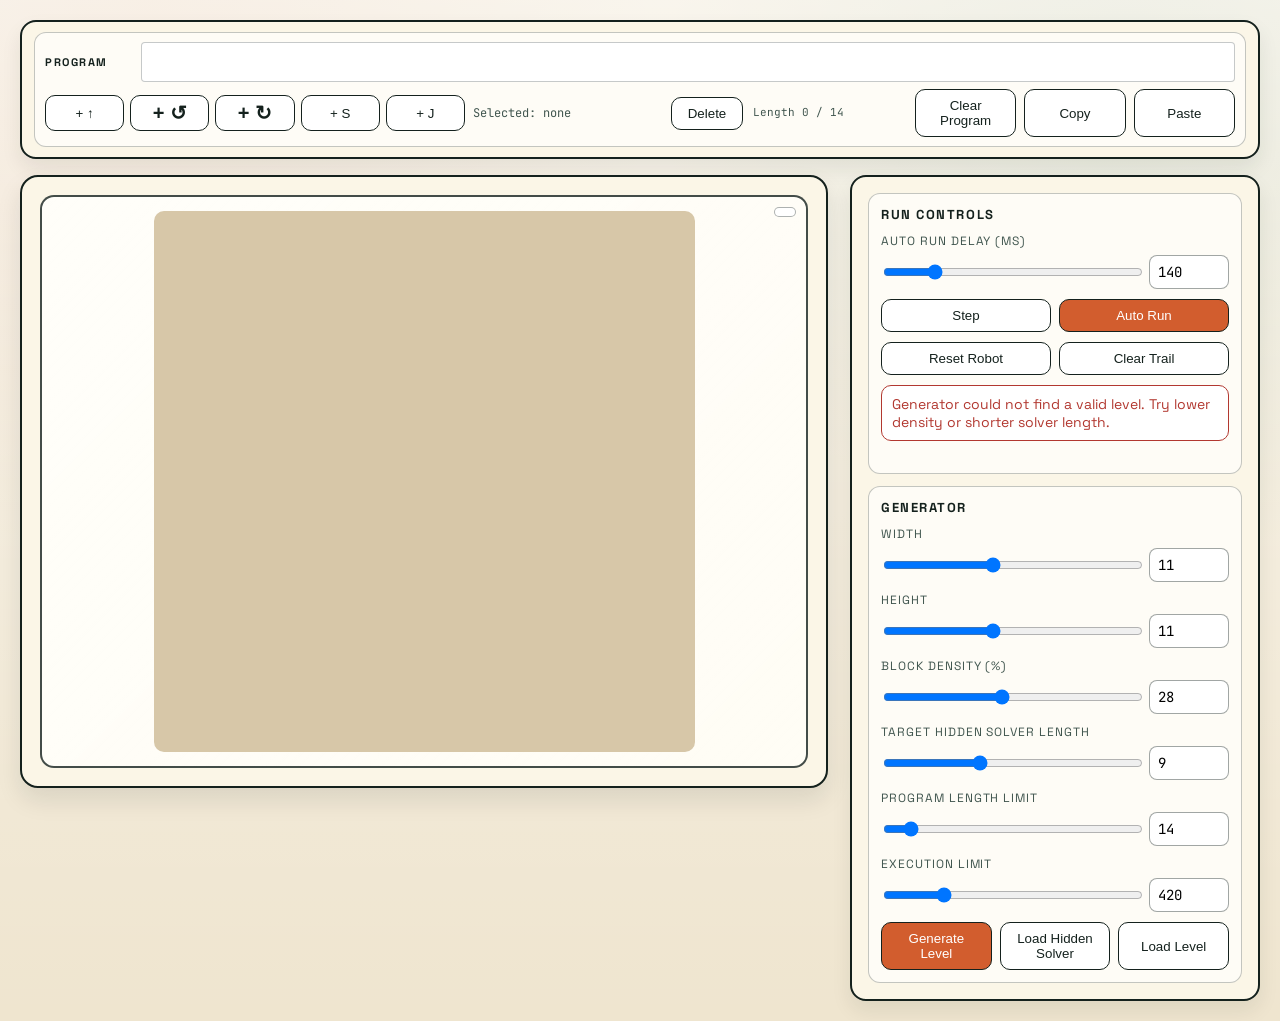
==== index.html @ a012f457 "start" ====
<!doctype html>
<html lang="en">
  <head>
    <meta charset="utf-8" />
    <meta name="viewport" content="width=device-width, initial-scale=1" />
    <title>SenseJump Robot Prototype</title>
    <style>
      @import url("https://fonts.googleapis.com/css2?family=Space+Grotesk:wght@400;500;700&family=JetBrains+Mono:wght@400;600&display=swap");

      :root {
        --ink: #14211d;
        --muted: #41564f;
        --paper: #efe5cf;
        --panel: #fbf6e7;
        --accent: #d25d2e;
        --accent-dark: #8a3412;
        --lime: #2f7d58;
        --lime-dark: #1d4f37;
        --bad: #b23830;
        --grid: #d7c7a8;
        --wall: #1d1712;
        --trail: rgba(47, 125, 88, 0.22);
        --start: #f0bb49;
        --cell-size: 40px;
      }

      * {
        box-sizing: border-box;
      }

      body {
        margin: 0;
        min-height: 100vh;
        color: var(--ink);
        font-family: "Space Grotesk", "Trebuchet MS", sans-serif;
        background:
          linear-gradient(180deg, rgba(255, 255, 255, 0.62), rgba(255, 255, 255, 0)),
          radial-gradient(circle at 12% 6%, rgba(210, 93, 46, 0.12), transparent 34%),
          radial-gradient(circle at 88% 10%, rgba(47, 125, 88, 0.14), transparent 32%),
          var(--paper);
        padding: 20px;
      }

      .shell {
        width: min(1240px, 100%);
        margin: 0 auto;
        display: grid;
        gap: 16px;
      }

      .main-row {
        display: grid;
        grid-template-columns: 1fr minmax(320px, 410px);
        gap: 22px;
        align-items: start;
      }

      .panel {
        background: var(--panel);
        border: 2px solid var(--ink);
        border-radius: 16px;
        box-shadow: 0 10px 20px rgba(20, 33, 29, 0.08);
        padding: 16px;
        display: grid;
        gap: 12px;
        align-content: start;
      }

      .program-panel {
        padding: 10px 12px;
        gap: 8px;
      }

      .block {
        border: 1px solid rgba(20, 33, 29, 0.25);
        border-radius: 12px;
        background: rgba(255, 255, 255, 0.62);
        padding: 12px;
        display: grid;
        gap: 10px;
      }

      .block h2 {
        margin: 0;
        font-size: 13px;
        text-transform: uppercase;
        letter-spacing: 0.12em;
      }

      .program-block {
        padding: 9px 10px;
        gap: 7px;
      }

      .program-block h2 {
        font-size: 11px;
        letter-spacing: 0.14em;
      }

      .program-line-top {
        display: grid;
        grid-template-columns: 88px minmax(0, 1fr);
        gap: 8px;
        align-items: center;
      }

      .program-line-bottom {
        display: grid;
        grid-template-columns: minmax(280px, 420px) minmax(220px, 270px) minmax(120px, 1fr) minmax(250px, 320px);
        gap: 8px;
        align-items: center;
      }

      .control {
        display: grid;
        gap: 6px;
      }

      .control label {
        font-size: 12px;
        color: var(--muted);
        text-transform: uppercase;
        letter-spacing: 0.08em;
      }

      .pair {
        display: grid;
        grid-template-columns: 1fr 80px;
        gap: 8px;
        align-items: center;
      }

      input[type="range"] {
        width: 100%;
      }

      input[type="number"],
      select {
        width: 100%;
        border: 1px solid rgba(20, 33, 29, 0.4);
        border-radius: 8px;
        padding: 7px 8px;
        font-size: 14px;
        font-family: "JetBrains Mono", monospace;
        background: #fff;
      }

      button {
        border: 1px solid var(--ink);
        border-radius: 10px;
        padding: 8px 10px;
        cursor: pointer;
        font-weight: 500;
        color: #fff;
        background: var(--accent);
        transition: transform 0.12s ease;
      }

      button:active {
        transform: translateY(1px);
      }

      button.secondary {
        color: var(--ink);
        background: #fff;
      }

      .turn-btn {
        font-size: 20px;
        font-weight: 700;
        line-height: 1;
      }

      .button-row {
        display: grid;
        grid-template-columns: repeat(2, minmax(0, 1fr));
        gap: 8px;
      }

      .button-row.triple {
        grid-template-columns: repeat(3, minmax(0, 1fr));
      }

      .button-row.six {
        grid-template-columns: repeat(6, minmax(0, 1fr));
      }

      .button-row.five {
        grid-template-columns: repeat(5, minmax(0, 1fr));
      }

      .program-buttons {
        gap: 6px;
        min-width: 0;
      }

      .program-buttons button {
        min-height: 36px;
        padding: 5px 8px;
      }

      .program-strip {
        display: flex;
        flex-wrap: nowrap;
        align-items: center;
        gap: 0;
        border: 1px solid rgba(20, 33, 29, 0.24);
        border-radius: 4px;
        background: #fff;
        padding: 4px;
        min-height: 40px;
        overflow-x: auto;
        overflow-y: hidden;
      }

      .token-empty {
        font-size: 12px;
        color: var(--muted);
        font-family: "JetBrains Mono", monospace;
      }

      .program-token {
        border: 1px solid rgba(20, 33, 29, 0.3);
        border-radius: 0;
        background: #fff;
        color: var(--ink);
        font-family: "JetBrains Mono", monospace;
        font-size: 26px;
        font-weight: 700;
        width: 44px;
        min-width: 44px;
        height: 38px;
        padding: 0;
        line-height: 0.9;
        min-height: 38px;
        display: inline-flex;
        align-items: center;
        justify-content: center;
        flex: 0 0 auto;
      }

      .program-slot {
        width: 44px;
        min-width: 44px;
        height: 38px;
        min-height: 38px;
        border: 1px solid rgba(20, 33, 29, 0.22);
        border-radius: 0;
        background: rgba(20, 33, 29, 0.04);
        position: relative;
        flex: 0 0 auto;
      }

      .program-strip > .program-token,
      .program-strip > .program-slot {
        margin-left: -1px;
      }

      .program-strip > :first-child {
        margin-left: 0;
      }

      .program-slot::after {
        content: "";
        position: absolute;
        left: 50%;
        top: 50%;
        width: 6px;
        height: 6px;
        border-radius: 50%;
        background: rgba(20, 33, 29, 0.2);
        transform: translate(-50%, -50%);
      }

      .program-limit-tag {
        border: 1px dashed rgba(20, 33, 29, 0.34);
        border-radius: 4px;
        padding: 0 8px;
        height: 24px;
        display: inline-flex;
        align-items: center;
        justify-content: center;
        font-size: 10px;
        letter-spacing: 0.08em;
        text-transform: uppercase;
        color: var(--muted);
        background: rgba(20, 33, 29, 0.04);
        flex: 0 0 auto;
        margin-left: 8px;
      }

      .program-token[data-op="F"],
      .program-token[data-op="L"],
      .program-token[data-op="R"],
      .program-token[data-op="S"] {
        font-size: 26px;
      }

      .program-token[data-op="J"] {
        flex-direction: column;
        gap: 0;
      }

      .program-token .jump-op {
        font-size: 18px;
        font-weight: 700;
        line-height: 0.9;
      }

      .program-token .jump-arg {
        font-size: 14px;
        font-weight: 600;
        line-height: 0.9;
        color: var(--muted);
      }

      .program-token.active {
        border-color: var(--lime);
        box-shadow: inset 0 0 0 1px rgba(47, 125, 88, 0.45);
      }

      .program-token.selected {
        border-color: var(--accent-dark);
        background: rgba(210, 93, 46, 0.12);
      }

      .program-token.jump-target {
        border-color: #2f5ea8;
        background: rgba(47, 94, 168, 0.18);
      }

      .program-edit {
        display: grid;
        grid-template-columns: minmax(0, 1fr) 72px;
        gap: 6px;
        align-items: center;
        min-width: 0;
      }

      .selected-info {
        font-family: "JetBrains Mono", monospace;
        font-size: 12px;
        color: var(--muted);
      }

      .summary {
        border: 1px solid rgba(20, 33, 29, 0.22);
        border-radius: 8px;
        padding: 8px;
        font-size: 12px;
        line-height: 1.4;
        font-family: "JetBrains Mono", monospace;
        background: rgba(255, 255, 255, 0.6);
      }

      .program-summary {
        border: none;
        background: transparent;
        padding: 1px 2px;
        border-radius: 0;
        font-size: 11px;
        line-height: 1.2;
        color: var(--muted);
      }

      .program-actions {
        min-width: 0;
      }

      .status {
        border: 1px solid var(--ink);
        border-radius: 10px;
        padding: 9px 10px;
        font-size: 14px;
        background: #fff;
      }

      .status.ok {
        border-color: var(--lime);
        color: var(--lime-dark);
      }

      .status.bad {
        border-color: var(--bad);
        color: var(--bad);
      }

      .meta {
        font-size: 13px;
        line-height: 1.45;
        display: grid;
        gap: 3px;
      }

      .meta strong {
        font-weight: 700;
      }

      .arena {
        background: var(--panel);
        border: 2px solid var(--ink);
        border-radius: 18px;
        padding: 18px;
        box-shadow: 0 12px 24px rgba(20, 33, 29, 0.1);
        display: grid;
        gap: 12px;
        transition: background 0.25s ease;
      }

      .arena.solved {
        background:
          linear-gradient(180deg, rgba(117, 217, 140, 0.28), rgba(117, 217, 140, 0.16)),
          var(--panel);
      }

      .arena.crashed {
        background:
          linear-gradient(180deg, rgba(226, 89, 80, 0.28), rgba(226, 89, 80, 0.16)),
          var(--panel);
      }

      .board-wrap {
        position: relative;
        border: 2px solid rgba(20, 33, 29, 0.8);
        border-radius: 14px;
        background:
          linear-gradient(135deg, rgba(255, 255, 255, 0.45), rgba(255, 255, 255, 0)),
          #fffdf5;
        padding: 14px;
        min-height: 560px;
        display: flex;
        justify-content: center;
        align-items: flex-start;
        overflow: auto;
      }

      .exec-countdown {
        position: absolute;
        top: 10px;
        right: 10px;
        z-index: 2;
        border: 1px solid rgba(20, 33, 29, 0.35);
        border-radius: 999px;
        padding: 4px 10px;
        font-family: "JetBrains Mono", monospace;
        font-size: 12px;
        background: rgba(255, 255, 255, 0.92);
        color: var(--ink);
      }

      .exec-countdown.warn {
        border-color: var(--accent-dark);
        color: var(--accent-dark);
      }

      .exec-countdown.low {
        border-color: var(--bad);
        color: var(--bad);
      }

      .board {
        display: grid;
        gap: 2px;
        background: var(--grid);
        border-radius: 10px;
        padding: 2px;
      }

      .cell {
        width: var(--cell-size);
        height: var(--cell-size);
        border-radius: 4px;
        background: #fff9eb;
        position: relative;
      }

      .cell.blocked {
        background: var(--wall);
      }

      .cell.start::before {
        content: "";
        position: absolute;
        inset: 16%;
        border: 2px dashed rgba(20, 33, 29, 0.45);
        border-radius: 50%;
        background: rgba(240, 187, 73, 0.55);
      }

      .cell.trail::after {
        content: "";
        position: absolute;
        inset: 0;
        background: var(--trail);
      }

      .cell.robot::before {
        content: "";
        position: absolute;
        width: 70%;
        height: 70%;
        left: 15%;
        top: 15%;
        border-radius: 9px;
        background: var(--accent);
        box-shadow: inset 0 -4px 0 rgba(0, 0, 0, 0.22);
      }

      .cell.robot::after {
        content: "";
        position: absolute;
        left: 50%;
        top: 50%;
        transform: translate(-50%, -50%) rotate(var(--arrow-rot));
        width: 0;
        height: 0;
        border-left: 7px solid transparent;
        border-right: 7px solid transparent;
        border-bottom: 14px solid #fff;
      }

      .cell.dir-n {
        --arrow-rot: 0deg;
      }

      .cell.dir-e {
        --arrow-rot: 90deg;
      }

      .cell.dir-s {
        --arrow-rot: 180deg;
      }

      .cell.dir-w {
        --arrow-rot: 270deg;
      }

      @media (max-width: 980px) {
        .main-row {
          grid-template-columns: 1fr;
        }

        .program-line-top {
          grid-template-columns: 1fr;
          gap: 6px;
        }

        .program-line-bottom {
          grid-template-columns: repeat(2, minmax(0, 1fr));
        }

        .program-summary {
          grid-column: 1 / -1;
        }

        .button-row.six {
          grid-template-columns: repeat(3, minmax(0, 1fr));
        }

        .button-row.five {
          grid-template-columns: repeat(3, minmax(0, 1fr));
        }

        .board-wrap {
          min-height: 420px;
        }
      }

      @media (max-width: 640px) {
        .program-line-bottom {
          grid-template-columns: 1fr;
        }

        .program-edit {
          grid-template-columns: minmax(0, 1fr);
        }
      }
    </style>
  </head>
  <body>
    <div class="shell">
      <section class="panel program-panel">
        <section class="block program-block">
          <div class="program-line-top">
            <h2>Program</h2>
            <div id="programStrip" class="program-strip" aria-label="Program tokens"></div>
          </div>
          <div class="program-line-bottom">
            <div class="button-row five program-buttons">
              <button id="addFBtn" class="secondary">+ ↑</button>
              <button id="addLBtn" class="secondary turn-btn">+ ↺</button>
              <button id="addRBtn" class="secondary turn-btn">+ ↻</button>
              <button id="addSBtn" class="secondary">+ S</button>
              <button id="addJBtn" class="secondary">+ J</button>
            </div>
            <div class="program-edit">
              <div id="selectedInfo" class="selected-info">Selected: none</div>
              <button id="deleteSelectedBtn" class="secondary">Delete</button>
            </div>
            <div id="programSummary" class="summary program-summary">Length 0 / 14</div>
            <div class="button-row triple program-actions">
              <button id="clearProgramBtn" class="secondary">Clear Program</button>
              <button id="copyProgramBtn" class="secondary">Copy</button>
              <button id="pasteProgramBtn" class="secondary">Paste</button>
            </div>
          </div>
        </section>
      </section>

      <div class="main-row">
        <main id="arena" class="arena">
          <div id="boardWrap" class="board-wrap">
            <div id="execCountdown" class="exec-countdown" aria-live="polite"></div>
            <div id="board" class="board" aria-label="Puzzle board"></div>
          </div>
        </main>

        <aside class="panel">
          <section class="block">
            <h2>Run Controls</h2>
            <div class="control">
              <label for="speedRange">Auto Run Delay (ms)</label>
              <div class="pair">
                <input type="range" id="speedRange" min="50" max="550" value="140" />
                <input type="number" id="speedNumber" min="50" max="550" value="140" />
              </div>
            </div>
            <div class="button-row">
              <button id="stepBtn" class="secondary">Step</button>
              <button id="runBtn">Auto Run</button>
            </div>
            <div class="button-row">
              <button id="resetBtn" class="secondary">Reset Robot</button>
              <button id="clearTrailBtn" class="secondary">Clear Trail</button>
            </div>
            <div id="status" class="status">Ready.</div>
            <div id="runtimeMeta" class="meta"></div>
            <div id="levelMeta" class="meta"></div>
          </section>

          <section class="block">
            <h2>Generator</h2>
            <div class="control">
              <label for="widthRange">Width</label>
              <div class="pair">
                <input type="range" id="widthRange" min="6" max="18" value="11" />
                <input type="number" id="widthNumber" min="6" max="18" value="11" />
              </div>
            </div>
            <div class="control">
              <label for="heightRange">Height</label>
              <div class="pair">
                <input type="range" id="heightRange" min="6" max="18" value="11" />
                <input type="number" id="heightNumber" min="6" max="18" value="11" />
              </div>
            </div>
            <div class="control">
              <label for="densityRange">Block Density (%)</label>
              <div class="pair">
                <input type="range" id="densityRange" min="8" max="52" value="28" />
                <input type="number" id="densityNumber" min="8" max="52" value="28" />
              </div>
            </div>
            <div class="control">
              <label for="solLenRange">Target Hidden Solver Length</label>
              <div class="pair">
                <input type="range" id="solLenRange" min="5" max="16" value="9" />
                <input type="number" id="solLenNumber" min="5" max="16" value="9" />
              </div>
            </div>
            <div class="control">
              <label for="progLimitRange">Program Length Limit</label>
              <div class="pair">
                <input type="range" id="progLimitRange" min="4" max="128" value="14" />
                <input type="number" id="progLimitNumber" min="4" max="128" value="14" />
              </div>
            </div>
            <div class="control">
              <label for="maxStepsRange">Execution Limit</label>
              <div class="pair">
                <input type="range" id="maxStepsRange" min="120" max="1500" value="420" />
                <input type="number" id="maxStepsNumber" min="120" max="1500" value="420" />
              </div>
            </div>
            <div class="button-row triple">
              <button id="generateBtn">Generate Level</button>
              <button id="showSolutionBtn" class="secondary">Load Hidden Solver</button>
              <button id="loadLevelBtn" class="secondary">Load Level</button>
            </div>
            <input id="loadLevelInput" type="file" accept=".level,text/plain" hidden />
          </section>
        </aside>
      </div>
    </div>

    <script>
      const MAX_PROGRAM_LIMIT = 128;
      const MAX_JUMP_ABS = MAX_PROGRAM_LIMIT - 1;
      const MAX_STRAIGHT_RUN = 10;
      const GENERATOR_SETTINGS_KEY = "sensejump.generator.settings.v1";
      const DIRS = [
        { name: "N", dx: 0, dy: -1, className: "dir-n" },
        { name: "E", dx: 1, dy: 0, className: "dir-e" },
        { name: "S", dx: 0, dy: 1, className: "dir-s" },
        { name: "W", dx: -1, dy: 0, className: "dir-w" },
      ];
      const OP_CODES = ["F", "L", "R", "S", "J"];

      const widthRange = document.getElementById("widthRange");
      const widthNumber = document.getElementById("widthNumber");
      const heightRange = document.getElementById("heightRange");
      const heightNumber = document.getElementById("heightNumber");
      const densityRange = document.getElementById("densityRange");
      const densityNumber = document.getElementById("densityNumber");
      const solLenRange = document.getElementById("solLenRange");
      const solLenNumber = document.getElementById("solLenNumber");
      const progLimitRange = document.getElementById("progLimitRange");
      const progLimitNumber = document.getElementById("progLimitNumber");
      const maxStepsRange = document.getElementById("maxStepsRange");
      const maxStepsNumber = document.getElementById("maxStepsNumber");
      const speedRange = document.getElementById("speedRange");
      const speedNumber = document.getElementById("speedNumber");
      const generateBtn = document.getElementById("generateBtn");
      const showSolutionBtn = document.getElementById("showSolutionBtn");
      const loadLevelBtn = document.getElementById("loadLevelBtn");
      const loadLevelInput = document.getElementById("loadLevelInput");
      const addFBtn = document.getElementById("addFBtn");
      const addLBtn = document.getElementById("addLBtn");
      const addRBtn = document.getElementById("addRBtn");
      const addSBtn = document.getElementById("addSBtn");
      const addJBtn = document.getElementById("addJBtn");
      const deleteSelectedBtn = document.getElementById("deleteSelectedBtn");
      const selectedInfoEl = document.getElementById("selectedInfo");
      const clearProgramBtn = document.getElementById("clearProgramBtn");
      const copyProgramBtn = document.getElementById("copyProgramBtn");
      const pasteProgramBtn = document.getElementById("pasteProgramBtn");
      const stepBtn = document.getElementById("stepBtn");
      const runBtn = document.getElementById("runBtn");
      const resetBtn = document.getElementById("resetBtn");
      const clearTrailBtn = document.getElementById("clearTrailBtn");
      const arenaEl = document.getElementById("arena");
      const boardWrap = document.getElementById("boardWrap");
      const execCountdownEl = document.getElementById("execCountdown");
      const boardEl = document.getElementById("board");
      const programStripEl = document.getElementById("programStrip");
      const programSummaryEl = document.getElementById("programSummary");
      const statusEl = document.getElementById("status");
      const runtimeMetaEl = document.getElementById("runtimeMeta");
      const levelMetaEl = document.getElementById("levelMeta");

      const state = {
        width: 11,
        height: 11,
        board: [],
        start: { x: 1, y: 1, dir: 1 },
        robot: { x: 1, y: 1, dir: 1 },
        pc: 0,
        lastPc: -1,
        stepCount: 0,
        trail: new Set(),
        userProgram: [],
        selectedProgramIndex: -1,
        hiddenSolution: [],
        timer: null,
        runDelay: 140,
        status: "ready",
        programLimit: 14,
        maxSteps: 420,
        cells: [],
      };

      function clamp(value, min, max) {
        return Math.max(min, Math.min(max, value));
      }

      function assignPairValue(rangeInput, numberInput, rawValue) {
        const min = parseInt(rangeInput.min, 10);
        const max = parseInt(rangeInput.max, 10);
        let value = parseInt(rawValue, 10);
        if (!Number.isFinite(value)) {
          value = parseInt(rangeInput.value, 10);
        }
        value = clamp(value, min, max);
        rangeInput.value = String(value);
        numberInput.value = String(value);
      }

      function saveGeneratorSettings() {
        const payload = {
          width: parseInt(widthRange.value, 10),
          height: parseInt(heightRange.value, 10),
          density: parseInt(densityRange.value, 10),
          solverLength: parseInt(solLenRange.value, 10),
          programLimit: parseInt(progLimitRange.value, 10),
          maxSteps: parseInt(maxStepsRange.value, 10),
        };
        try {
          localStorage.setItem(GENERATOR_SETTINGS_KEY, JSON.stringify(payload));
        } catch (error) {
          // Ignore storage failures in private/restricted browsing contexts.
        }
      }

      function loadGeneratorSettings() {
        try {
          const raw = localStorage.getItem(GENERATOR_SETTINGS_KEY);
          if (!raw) {
            return;
          }
          const parsed = JSON.parse(raw);
          assignPairValue(widthRange, widthNumber, parsed.width);
          assignPairValue(heightRange, heightNumber, parsed.height);
          assignPairValue(densityRange, densityNumber, parsed.density);
          assignPairValue(solLenRange, solLenNumber, parsed.solverLength);
          assignPairValue(progLimitRange, progLimitNumber, parsed.programLimit);
          assignPairValue(maxStepsRange, maxStepsNumber, parsed.maxSteps);
          state.programLimit = parseInt(progLimitRange.value, 10);
          state.maxSteps = parseInt(maxStepsRange.value, 10);
        } catch (error) {
          // Ignore bad local storage payloads.
        }
      }

      function randomInt(min, max) {
        return min + Math.floor(Math.random() * (max - min + 1));
      }

      function wrap(value, mod) {
        if (mod <= 0) {
          return 0;
        }
        const normalized = value % mod;
        return normalized < 0 ? normalized + mod : normalized;
      }

      function keyForCell(x, y) {
        return `${x},${y}`;
      }

      function parseCellKey(key) {
        const [xText, yText] = key.split(",");
        return { x: parseInt(xText, 10), y: parseInt(yText, 10) };
      }

      function isInBounds(x, y) {
        return x >= 0 && y >= 0 && x < state.width && y < state.height;
      }

      function peekAhead(robot) {
        const vec = DIRS[robot.dir];
        const x = robot.x + vec.dx;
        const y = robot.y + vec.dy;
        return { x, y, outside: !isInBounds(x, y) };
      }

      function cloneProgram(program) {
        return program.map((inst) => ({ op: inst.op, arg: typeof inst.arg === "number" ? inst.arg : 1 }));
      }

      function blockCount(board) {
        let count = 0;
        for (const row of board) {
          for (const cell of row) {
            if (cell) {
              count += 1;
            }
          }
        }
        return count;
      }

      function instructionText(inst) {
        if (!inst) {
          return "?";
        }
        if (inst.op !== "J") {
          return inst.op;
        }
        const offset = Number.isFinite(inst.arg) ? inst.arg : 1;
        return `J${offset >= 0 ? "+" : ""}${offset}`;
      }

      function instructionDisplay(inst) {
        if (!inst) {
          return "?";
        }
        if (inst.op === "F") {
          return "↑";
        }
        if (inst.op === "L") {
          return "↺";
        }
        if (inst.op === "R") {
          return "↻";
        }
        if (inst.op === "S") {
          return "S";
        }
        const offset = Number.isFinite(inst.arg) ? inst.arg : 1;
        return `J${offset >= 0 ? "+" : ""}${offset}`;
      }

      function programText(program) {
        return program.map((inst) => instructionText(inst)).join(" ");
      }

      function programDisplayText(program) {
        return program.map((inst) => instructionDisplay(inst)).join(" ");
      }

      function parseProgramText(rawText) {
        const normalized = rawText.replace(/[,\n\r\t;]+/g, " ").trim();
        if (!normalized) {
          return { program: [], clampedOffsets: 0, error: null };
        }
        const rawTokens = normalized.split(/\s+/).filter(Boolean);
        const parsed = [];
        let clampedOffsets = 0;

        for (let i = 0; i < rawTokens.length; i += 1) {
          const token = rawTokens[i];
          const upper = token.toUpperCase();

          if (token === "↑" || upper === "F") {
            parsed.push({ op: "F", arg: 1 });
            continue;
          }
          if (token === "↺" || upper === "L") {
            parsed.push({ op: "L", arg: 1 });
            continue;
          }
          if (token === "↻" || upper === "R") {
            parsed.push({ op: "R", arg: 1 });
            continue;
          }
          if (upper === "S") {
            parsed.push({ op: "S", arg: 1 });
            continue;
          }

          if (upper === "J" || upper.startsWith("J")) {
            let offsetToken = token.slice(1);
            if (!offsetToken && i + 1 < rawTokens.length && /^[-+]?\d+$/.test(rawTokens[i + 1])) {
              offsetToken = rawTokens[i + 1];
              i += 1;
            }

            let offset = 1;
            if (offsetToken) {
              if (!/^[-+]?\d+$/.test(offsetToken)) {
                return { program: [], clampedOffsets: 0, error: `Invalid instruction token: ${token}` };
              }
              offset = parseInt(offsetToken, 10);
            }

            if (!Number.isFinite(offset) || offset === 0) {
              offset = 1;
            }
            const clamped = clamp(offset, -MAX_JUMP_ABS, MAX_JUMP_ABS);
            if (clamped !== offset) {
              clampedOffsets += 1;
            }
            parsed.push({ op: "J", arg: clamped === 0 ? 1 : clamped });
            continue;
          }

          return { program: [], clampedOffsets: 0, error: `Invalid instruction token: ${token}` };
        }

        return { program: parsed, clampedOffsets, error: null };
      }

      function setStatus(text, tone) {
        statusEl.textContent = text;
        statusEl.classList.remove("ok", "bad");
        if (tone) {
          statusEl.classList.add(tone);
        }
      }

      function stopAutoRun() {
        if (state.timer) {
          clearInterval(state.timer);
          state.timer = null;
        }
        runBtn.textContent = "Auto Run";
      }

      function setArenaState(stateName) {
        arenaEl.classList.remove("solved", "crashed");
        if (stateName === "solved") {
          arenaEl.classList.add("solved");
        } else if (stateName === "crashed") {
          arenaEl.classList.add("crashed");
        }
      }

      function buildBoardNodes() {
        boardEl.innerHTML = "";
        state.cells = [];
        for (let y = 0; y < state.height; y += 1) {
          for (let x = 0; x < state.width; x += 1) {
            const cell = document.createElement("div");
            cell.className = "cell";
            cell.dataset.x = String(x);
            cell.dataset.y = String(y);
            cell.addEventListener("click", () => {
              if (x === state.start.x && y === state.start.y) {
                return;
              }
              state.board[y][x] = !state.board[y][x];
              resetRun(false);
              renderBoard();
              updateLevelMeta();
            });
            state.cells.push(cell);
            boardEl.appendChild(cell);
          }
        }
        adjustBoardSize();
      }

      function renderBoard() {
        let index = 0;
        for (let y = 0; y < state.height; y += 1) {
          for (let x = 0; x < state.width; x += 1) {
            const cell = state.cells[index];
            const classes = ["cell"];
            if (state.board[y][x]) {
              classes.push("blocked");
            }
            if (state.trail.has(keyForCell(x, y))) {
              classes.push("trail");
            }
            if (x === state.start.x && y === state.start.y) {
              classes.push("start");
            }
            if (isInBounds(state.robot.x, state.robot.y) && x === state.robot.x && y === state.robot.y) {
              classes.push("robot", DIRS[state.robot.dir].className);
            }
            cell.className = classes.join(" ");
            index += 1;
          }
        }
      }

      function adjustBoardSize() {
        const bounds = boardWrap.getBoundingClientRect();
        const maxWidth = Math.max(180, bounds.width - 36);
        const maxHeight = Math.max(180, bounds.height - 36);
        const size = Math.floor(clamp(Math.min(maxWidth / state.width, maxHeight / state.height), 18, 56));
        boardEl.style.setProperty("--cell-size", `${size}px`);
        boardEl.style.gridTemplateColumns = `repeat(${state.width}, ${size}px)`;
        boardEl.style.gridTemplateRows = `repeat(${state.height}, ${size}px)`;
      }

      function resetRun(keepTrail) {
        stopAutoRun();
        setArenaState(null);
        state.robot = { x: state.start.x, y: state.start.y, dir: state.start.dir };
        state.pc = 0;
        state.lastPc = -1;
        state.stepCount = 0;
        state.status = "ready";
        if (!keepTrail) {
          state.trail.clear();
        }
        renderBoard();
        renderProgramEditor();
        updateRuntimeMeta();
        setStatus("Ready.");
      }

      function ensureSelectionIsValid() {
        if (state.userProgram.length === 0) {
          state.selectedProgramIndex = -1;
          return;
        }
        if (state.selectedProgramIndex < 0 || state.selectedProgramIndex >= state.userProgram.length) {
          state.selectedProgramIndex = state.userProgram.length - 1;
        }
      }

      function updateSelectedInstructionUI() {
        ensureSelectionIsValid();
        const index = state.selectedProgramIndex;
        if (index < 0) {
          selectedInfoEl.textContent = "Selected: none";
          deleteSelectedBtn.disabled = true;
          return;
        }
        const inst = state.userProgram[index];
        if (inst.op === "J") {
          const targetIndex = getSelectedJumpTargetIndex();
          selectedInfoEl.textContent = `Selected: ${instructionDisplay(inst)} -> ${targetIndex} (Shift+Click target)`;
        } else {
          selectedInfoEl.textContent = `Selected: ${instructionDisplay(inst)}`;
        }
        deleteSelectedBtn.disabled = false;
      }

      function getSelectedJumpTargetIndex() {
        ensureSelectionIsValid();
        const sourceIndex = state.selectedProgramIndex;
        if (sourceIndex < 0 || sourceIndex >= state.userProgram.length) {
          return -1;
        }
        const inst = state.userProgram[sourceIndex];
        if (!inst || inst.op !== "J") {
          return -1;
        }
        if (state.userProgram.length === 0) {
          return -1;
        }
        let offset = Number.isFinite(inst.arg) ? Math.trunc(inst.arg) : 1;
        if (offset === 0) {
          offset = 1;
        }
        return wrap(sourceIndex + offset, state.userProgram.length);
      }

      function applyShiftJumpTarget(targetIndex) {
        const sourceIndex = state.selectedProgramIndex;
        if (sourceIndex < 0 || sourceIndex >= state.userProgram.length) {
          return false;
        }
        const sourceInst = state.userProgram[sourceIndex];
        if (!sourceInst || sourceInst.op !== "J") {
          return false;
        }
        if (targetIndex === sourceIndex) {
          setStatus("Shift+Click another instruction to retarget jump.", "");
          return true;
        }
        let offset = targetIndex - sourceIndex;
        offset = clamp(offset, -MAX_JUMP_ABS, MAX_JUMP_ABS);
        sourceInst.arg = offset;
        state.selectedProgramIndex = sourceIndex;
        resetRun(false);
        setStatus(`Jump retargeted: ${instructionDisplay(sourceInst)} -> slot ${targetIndex}.`, "");
        return true;
      }

      function renderProgramEditor() {
        programStripEl.innerHTML = "";
        ensureSelectionIsValid();
        const jumpTargetIndex = getSelectedJumpTargetIndex();
        for (let index = 0; index < state.programLimit; index += 1) {
          if (index < state.userProgram.length) {
            const inst = state.userProgram[index];
            const token = document.createElement("button");
            token.type = "button";
            token.className = "program-token";
            token.dataset.op = inst.op;
            if (inst.op === "J") {
              const jumpOp = document.createElement("span");
              jumpOp.className = "jump-op";
              jumpOp.textContent = "J";
              const jumpArg = document.createElement("span");
              jumpArg.className = "jump-arg";
              const offset = Number.isFinite(inst.arg) ? inst.arg : 1;
              jumpArg.textContent = offset >= 0 ? `+${offset}` : String(offset);
              token.appendChild(jumpOp);
              token.appendChild(jumpArg);
            } else {
              token.textContent = instructionDisplay(inst);
            }
            if (
              index === state.pc &&
              state.userProgram.length > 0 &&
              state.status !== "escaped" &&
              state.status !== "crashed" &&
              state.status !== "timeout"
            ) {
              token.classList.add("active");
            }
            if (index === state.selectedProgramIndex) {
              token.classList.add("selected");
            }
            if (index === jumpTargetIndex) {
              token.classList.add("jump-target");
            }
            token.addEventListener("click", (event) => {
              if (event.shiftKey && applyShiftJumpTarget(index)) {
                return;
              }
              state.selectedProgramIndex = index;
              renderProgramEditor();
            });
            programStripEl.appendChild(token);
          } else {
            const slot = document.createElement("div");
            slot.className = "program-slot";
            slot.setAttribute("aria-hidden", "true");
            programStripEl.appendChild(slot);
          }
        }
        const limitTag = document.createElement("div");
        limitTag.className = "program-limit-tag";
        limitTag.textContent = "Limit";
        programStripEl.appendChild(limitTag);
        updateSelectedInstructionUI();
        updateProgramSummary();
      }

      function updateProgramSummary() {
        if (state.userProgram.length === 0) {
          programSummaryEl.textContent = `Length 0 / ${state.programLimit}`;
          return;
        }
        programSummaryEl.textContent = `Length ${state.userProgram.length} / ${state.programLimit}`;
      }

      function updateRuntimeMeta() {
        const position = isInBounds(state.robot.x, state.robot.y) ? `${state.robot.x}, ${state.robot.y}` : "outside";
        const facing = DIRS[state.robot.dir].name;
        const currentInstruction =
          state.userProgram.length > 0 ? instructionDisplay(state.userProgram[state.pc]) : "n/a";
        runtimeMetaEl.innerHTML =
          `<div><strong>Robot:</strong> ${position} facing ${facing}</div>` +
          `<div><strong>PC:</strong> ${state.pc} (<strong>Instr:</strong> ${currentInstruction})</div>` +
          `<div><strong>Step:</strong> ${state.stepCount} / ${state.maxSteps}</div>`;
        updateExecutionCountdown();
      }

      function updateExecutionCountdown() {
        const remaining = Math.max(0, state.maxSteps - state.stepCount);
        execCountdownEl.textContent = `Exec left: ${remaining}`;
        execCountdownEl.classList.remove("warn", "low");
        const ratio = state.maxSteps > 0 ? remaining / state.maxSteps : 0;
        if (remaining <= 15 || ratio <= 0.1) {
          execCountdownEl.classList.add("low");
        } else if (remaining <= 40 || ratio <= 0.25) {
          execCountdownEl.classList.add("warn");
        }
      }

      function updateLevelMeta() {
        const totalCells = state.width * state.height;
        const blocked = blockCount(state.board);
        const ratio = totalCells > 0 ? Math.round((100 * blocked) / totalCells) : 0;
        levelMetaEl.innerHTML =
          `<div><strong>Grid:</strong> ${state.width} x ${state.height}</div>` +
          `<div><strong>Blocks:</strong> ${blocked} (${ratio}%)</div>` +
          `<div><strong>Start:</strong> ${state.start.x}, ${state.start.y} facing ${DIRS[state.start.dir].name}</div>` +
          `<div><strong>Program Length Limit:</strong> ${state.programLimit}</div>` +
          `<div><strong>Execution Limit:</strong> ${state.maxSteps}</div>` +
          `<div><strong>Hidden Solver Length:</strong> ${state.hiddenSolution.length}</div>`;
      }

      function addInstruction(op) {
        if (state.userProgram.length >= state.programLimit) {
          setStatus(`Program length limit is ${state.programLimit}.`, "bad");
          return;
        }
        const selected = state.selectedProgramIndex;
        const hasValidSelection = selected >= 0 && selected < state.userProgram.length;
        const insertIndex = hasValidSelection ? selected + 1 : state.userProgram.length;
        state.userProgram.splice(insertIndex, 0, { op, arg: op === "J" ? 1 : 1 });
        state.selectedProgramIndex = insertIndex;
        resetRun(false);
      }

      function deleteSelectedInstruction() {
        const index = state.selectedProgramIndex;
        if (index < 0 || index >= state.userProgram.length) {
          return;
        }
        state.userProgram.splice(index, 1);
        if (state.selectedProgramIndex >= state.userProgram.length) {
          state.selectedProgramIndex = state.userProgram.length - 1;
        }
        resetRun(false);
      }

      function stepProgram() {
        if (state.userProgram.length === 0) {
          setStatus("Add instructions first.", "bad");
          return false;
        }
        if (state.userProgram.length > state.programLimit) {
          setStatus(`Program exceeds level limit (${state.programLimit}).`, "bad");
          return false;
        }
        if (state.status === "escaped") {
          setStatus("Already escaped. Reset to run again.", "ok");
          return false;
        }
        if (state.status === "crashed") {
          setStatus("Robot crashed. Reset to run again.", "bad");
          return false;
        }
        if (state.stepCount >= state.maxSteps) {
          state.status = "timeout";
          setArenaState(null);
          updateRuntimeMeta();
          setStatus("Execution limit reached.", "bad");
          return false;
        }

        state.trail.add(keyForCell(state.robot.x, state.robot.y));
        const inst = state.userProgram[state.pc];
        state.lastPc = state.pc;
        const n = state.userProgram.length;

        if (inst.op === "F") {
          const ahead = peekAhead(state.robot);
          state.stepCount += 1;
          if (ahead.outside) {
            state.robot.x = ahead.x;
            state.robot.y = ahead.y;
            state.status = "escaped";
            setArenaState("solved");
            renderBoard();
            renderProgramEditor();
            updateRuntimeMeta();
            setStatus(`Escaped in ${state.stepCount} steps.`, "ok");
            return false;
          }
          state.robot.x = ahead.x;
          state.robot.y = ahead.y;
          if (state.board[ahead.y][ahead.x]) {
            state.status = "crashed";
            setArenaState("crashed");
            renderBoard();
            renderProgramEditor();
            updateRuntimeMeta();
            setStatus(`Crashed at ${ahead.x}, ${ahead.y}.`, "bad");
            return false;
          }
          state.pc = wrap(state.pc + 1, n);
        } else if (inst.op === "L") {
          state.robot.dir = wrap(state.robot.dir - 1, 4);
          state.pc = wrap(state.pc + 1, n);
          state.stepCount += 1;
        } else if (inst.op === "R") {
          state.robot.dir = wrap(state.robot.dir + 1, 4);
          state.pc = wrap(state.pc + 1, n);
          state.stepCount += 1;
        } else if (inst.op === "S") {
          const ahead = peekAhead(state.robot);
          const blocked = !ahead.outside && state.board[ahead.y][ahead.x];
          state.pc = wrap(state.pc + (blocked ? 1 : 2), n);
          state.stepCount += 1;
        } else if (inst.op === "J") {
          let offset = parseInt(inst.arg, 10);
          if (!Number.isFinite(offset) || offset === 0) {
            offset = 1;
          }
          state.pc = wrap(state.pc + offset, n);
          state.stepCount += 1;
        } else {
          state.pc = wrap(state.pc + 1, n);
          state.stepCount += 1;
        }

        if (state.stepCount >= state.maxSteps) {
          state.status = "timeout";
          setArenaState(null);
          renderBoard();
          renderProgramEditor();
          updateRuntimeMeta();
          setStatus("Execution limit reached.", "bad");
          return false;
        }

        state.status = "running";
        renderBoard();
        renderProgramEditor();
        updateRuntimeMeta();
        setStatus("Running...");
        return true;
      }

      function toggleRun() {
        if (state.timer) {
          stopAutoRun();
          state.status = "paused";
          setStatus("Paused.");
          return;
        }
        if (state.userProgram.length === 0) {
          setStatus("Add instructions first.", "bad");
          return;
        }
        runBtn.textContent = "Stop";
        state.timer = setInterval(() => {
          const canContinue = stepProgram();
          if (!canContinue) {
            stopAutoRun();
          }
        }, state.runDelay);
      }

      function simulateProgram(program, board, start, maxSteps) {
        const width = board[0].length;
        const height = board.length;
        const isInside = (x, y) => x >= 0 && y >= 0 && x < width && y < height;
        let x = start.x;
        let y = start.y;
        let dir = start.dir;
        let pc = 0;
        let steps = 0;
        let jumpExecCount = 0;
        let senseExecCount = 0;

        for (let safety = 0; safety < maxSteps; safety += 1) {
          const inst = program[pc];
          if (!inst) {
            return { result: "invalid", steps, jumpExecCount, senseExecCount };
          }
          if (inst.op === "F") {
            const vec = DIRS[dir];
            const nx = x + vec.dx;
            const ny = y + vec.dy;
            steps += 1;
            if (!isInside(nx, ny)) {
              return { result: "escape", steps, jumpExecCount, senseExecCount };
            }
            if (board[ny][nx]) {
              return { result: "crash", steps, jumpExecCount, senseExecCount };
            }
            x = nx;
            y = ny;
            pc = wrap(pc + 1, program.length);
          } else if (inst.op === "L") {
            dir = wrap(dir - 1, 4);
            pc = wrap(pc + 1, program.length);
            steps += 1;
          } else if (inst.op === "R") {
            dir = wrap(dir + 1, 4);
            pc = wrap(pc + 1, program.length);
            steps += 1;
          } else if (inst.op === "S") {
            const vec = DIRS[dir];
            const nx = x + vec.dx;
            const ny = y + vec.dy;
            const blocked = isInside(nx, ny) && board[ny][nx];
            pc = wrap(pc + (blocked ? 1 : 2), program.length);
            steps += 1;
            senseExecCount += 1;
          } else if (inst.op === "J") {
            let offset = inst.arg;
            if (!Number.isFinite(offset) || offset === 0) {
              offset = 1;
            }
            pc = wrap(pc + offset, program.length);
            steps += 1;
            jumpExecCount += 1;
          } else {
            pc = wrap(pc + 1, program.length);
            steps += 1;
          }
          if (steps >= maxSteps) {
            break;
          }
        }
        return { result: "timeout", steps, jumpExecCount, senseExecCount };
      }

      function randomProgram(length) {
        const maxJumpDistance = Math.min(5, Math.max(1, length - 1));
        const jumpOffsets = [];
        for (let d = 1; d <= maxJumpDistance; d += 1) {
          jumpOffsets.push(-d, d);
        }

        const program = [];
        for (let i = 0; i < length; i += 1) {
          const roll = Math.random();
          if (roll < 0.34) {
            program.push({ op: "F", arg: 1 });
          } else if (roll < 0.52) {
            program.push({ op: "L", arg: 1 });
          } else if (roll < 0.7) {
            program.push({ op: "R", arg: 1 });
          } else if (roll < 0.86) {
            program.push({ op: "S", arg: 1 });
          } else {
            const offset = jumpOffsets[randomInt(0, jumpOffsets.length - 1)];
            program.push({ op: "J", arg: offset });
          }
        }

        if (!program.some((inst) => inst.op === "S")) {
          const index = randomInt(0, length - 1);
          program[index] = { op: "S", arg: 1 };
        }
        if (!program.some((inst) => inst.op === "J")) {
          const index = randomInt(0, length - 1);
          program[index] = { op: "J", arg: jumpOffsets[randomInt(0, jumpOffsets.length - 1)] };
        }
        const forwardCount = program.filter((inst) => inst.op === "F").length;
        if (forwardCount < 2) {
          const first = randomInt(0, length - 1);
          const second = randomInt(0, length - 1);
          program[first] = { op: "F", arg: 1 };
          program[second] = { op: "F", arg: 1 };
        }
        return program;
      }

      function buildConstraintTrace(program, start, width, height, maxSteps) {
        const requirements = new Map();
        requirements.set(keyForCell(start.x, start.y), false);

        let x = start.x;
        let y = start.y;
        let dir = start.dir;
        let pc = 0;
        let steps = 0;
        let senseExecCount = 0;
        let jumpExecCount = 0;
        let senseTrue = 0;
        let senseFalse = 0;
        const stateVisits = new Map();

        while (steps < maxSteps) {
          const visitKey = `${x},${y},${dir},${pc}`;
          const nextVisit = (stateVisits.get(visitKey) || 0) + 1;
          stateVisits.set(visitKey, nextVisit);
          if (nextVisit > 10) {
            return null;
          }

          const inst = program[pc];
          if (!inst) {
            return null;
          }

          if (inst.op === "F") {
            const vec = DIRS[dir];
            const nx = x + vec.dx;
            const ny = y + vec.dy;
            steps += 1;
            if (nx < 0 || ny < 0 || nx >= width || ny >= height) {
              return {
                requirements,
                steps,
                senseExecCount,
                jumpExecCount,
                senseTrue,
                senseFalse,
              };
            }
            const key = keyForCell(nx, ny);
            const forced = requirements.get(key);
            if (forced === true) {
              return null;
            }
            requirements.set(key, false);
            x = nx;
            y = ny;
            pc = wrap(pc + 1, program.length);
          } else if (inst.op === "L") {
            dir = wrap(dir - 1, 4);
            pc = wrap(pc + 1, program.length);
            steps += 1;
          } else if (inst.op === "R") {
            dir = wrap(dir + 1, 4);
            pc = wrap(pc + 1, program.length);
            steps += 1;
          } else if (inst.op === "S") {
            senseExecCount += 1;
            steps += 1;
            const vec = DIRS[dir];
            const nx = x + vec.dx;
            const ny = y + vec.dy;
            if (nx < 0 || ny < 0 || nx >= width || ny >= height) {
              senseFalse += 1;
              pc = wrap(pc + 2, program.length);
            } else {
              const key = keyForCell(nx, ny);
              const forced = requirements.get(key);
              let blocked = false;
              if (typeof forced === "boolean") {
                blocked = forced;
              } else {
                const distToEdge = Math.min(nx, width - 1 - nx, ny, height - 1 - ny);
                const chanceBlocked = distToEdge <= 1 ? 0.2 : 0.42;
                blocked = Math.random() < chanceBlocked;
                requirements.set(key, blocked);
              }
              if (blocked) {
                senseTrue += 1;
                pc = wrap(pc + 1, program.length);
              } else {
                senseFalse += 1;
                pc = wrap(pc + 2, program.length);
              }
            }
          } else if (inst.op === "J") {
            let offset = inst.arg;
            if (!Number.isFinite(offset) || offset === 0) {
              offset = 1;
            }
            pc = wrap(pc + offset, program.length);
            jumpExecCount += 1;
            steps += 1;
          } else {
            pc = wrap(pc + 1, program.length);
            steps += 1;
          }
        }
        return null;
      }

      function materializeBoard(width, height, density, requirements, start) {
        const board = [];
        for (let y = 0; y < height; y += 1) {
          const row = [];
          for (let x = 0; x < width; x += 1) {
            row.push(Math.random() < density);
          }
          board.push(row);
        }
        for (const [key, blocked] of requirements.entries()) {
          const cell = parseCellKey(key);
          if (cell.x >= 0 && cell.y >= 0 && cell.x < width && cell.y < height) {
            board[cell.y][cell.x] = blocked;
          }
        }
        board[start.y][start.x] = false;
        return board;
      }

      function hasStraightEscapeLaneFromStart(board, start) {
        const width = board[0].length;
        const height = board.length;
        for (let dir = 0; dir < 4; dir += 1) {
          const vec = DIRS[dir];
          let x = start.x;
          let y = start.y;
          while (true) {
            x += vec.dx;
            y += vec.dy;
            if (x < 0 || y < 0 || x >= width || y >= height) {
              return true;
            }
            if (board[y][x]) {
              break;
            }
          }
        }
        return false;
      }

      function hasOneTurnEscapePathFromStart(board, start) {
        const width = board[0].length;
        const height = board.length;

        const clearHorizontal = (y, x0, x1) => {
          if (x0 === x1) {
            return true;
          }
          const step = x1 > x0 ? 1 : -1;
          let x = x0 + step;
          while (true) {
            if (board[y][x]) {
              return false;
            }
            if (x === x1) {
              return true;
            }
            x += step;
          }
        };

        const clearVertical = (x, y0, y1) => {
          if (y0 === y1) {
            return true;
          }
          const step = y1 > y0 ? 1 : -1;
          let y = y0 + step;
          while (true) {
            if (board[y][x]) {
              return false;
            }
            if (y === y1) {
              return true;
            }
            y += step;
          }
        };

        const clearToEdgeVertical = (x, y, step) => {
          let ny = y + step;
          while (ny >= 0 && ny < height) {
            if (board[ny][x]) {
              return false;
            }
            ny += step;
          }
          return true;
        };

        const clearToEdgeHorizontal = (x, y, step) => {
          let nx = x + step;
          while (nx >= 0 && nx < width) {
            if (board[y][nx]) {
              return false;
            }
            nx += step;
          }
          return true;
        };

        for (let x = 0; x < width; x += 1) {
          if (x === start.x) {
            continue;
          }
          if (!clearHorizontal(start.y, start.x, x)) {
            continue;
          }
          if (clearToEdgeVertical(x, start.y, -1) || clearToEdgeVertical(x, start.y, 1)) {
            return true;
          }
        }

        for (let y = 0; y < height; y += 1) {
          if (y === start.y) {
            continue;
          }
          if (!clearVertical(start.x, start.y, y)) {
            continue;
          }
          if (clearToEdgeHorizontal(start.x, y, -1) || clearToEdgeHorizontal(start.x, y, 1)) {
            return true;
          }
        }

        return false;
      }

      function hasEasyTwoDirectionProgram(board, start, programLimit, maxSteps) {
        const maxSeg = Math.min(
          Math.max(board[0].length, board.length),
          Math.max(3, programLimit - 2)
        );
        const prefixOptions = [[], ["L"], ["R"], ["L", "L"]];
        const turnPairs = [
          ["L", "R"],
          ["R", "L"],
        ];
        for (const prefix of prefixOptions) {
          const segBudget = programLimit - prefix.length - 2;
          if (segBudget < 2) {
            continue;
          }
          for (const pair of turnPairs) {
            const maxSegA = Math.min(maxSeg, segBudget - 1);
            for (let segA = 1; segA <= maxSegA; segA += 1) {
              const maxSegB = Math.min(maxSeg, segBudget - segA);
              for (let segB = 1; segB <= maxSegB; segB += 1) {
                const program = [];
                for (const op of prefix) {
                  program.push({ op, arg: 1 });
                }
                for (let i = 0; i < segA; i += 1) {
                  program.push({ op: "F", arg: 1 });
                }
                program.push({ op: pair[0], arg: 1 });
                for (let i = 0; i < segB; i += 1) {
                  program.push({ op: "F", arg: 1 });
                }
                program.push({ op: pair[1], arg: 1 });
                const result = simulateProgram(program, board, start, maxSteps);
                if (result.result === "escape") {
                  return true;
                }
              }
            }
          }
        }
        return false;
      }

      function hasStraightRunAtLeast(board, start, program, maxSteps, runLimit) {
        if (!Array.isArray(program) || program.length === 0 || runLimit <= 0) {
          return false;
        }

        const width = board[0].length;
        const height = board.length;
        let x = start.x;
        let y = start.y;
        let dir = start.dir;
        let pc = 0;
        let steps = 0;
        let lastMoveDir = -1;
        let straightRun = 0;

        while (steps < maxSteps) {
          const inst = program[pc];
          if (!inst || typeof inst.op !== "string") {
            return false;
          }

          if (inst.op === "F") {
            if (dir === lastMoveDir) {
              straightRun += 1;
            } else {
              lastMoveDir = dir;
              straightRun = 1;
            }
            if (straightRun >= runLimit) {
              return true;
            }

            const vec = DIRS[dir];
            const nx = x + vec.dx;
            const ny = y + vec.dy;
            steps += 1;
            if (nx < 0 || ny < 0 || nx >= width || ny >= height) {
              return false;
            }
            if (board[ny][nx]) {
              return false;
            }
            x = nx;
            y = ny;
            pc = wrap(pc + 1, program.length);
            continue;
          }

          if (inst.op === "L") {
            dir = wrap(dir - 1, 4);
            pc = wrap(pc + 1, program.length);
            steps += 1;
            continue;
          }

          if (inst.op === "R") {
            dir = wrap(dir + 1, 4);
            pc = wrap(pc + 1, program.length);
            steps += 1;
            continue;
          }

          if (inst.op === "S") {
            const vec = DIRS[dir];
            const nx = x + vec.dx;
            const ny = y + vec.dy;
            const blocked = nx >= 0 && ny >= 0 && nx < width && ny < height && board[ny][nx];
            pc = wrap(pc + (blocked ? 1 : 2), program.length);
            steps += 1;
            continue;
          }

          if (inst.op === "J") {
            let offset = Number.isFinite(inst.arg) ? Math.trunc(inst.arg) : 1;
            if (offset === 0) {
              offset = 1;
            }
            pc = wrap(pc + offset, program.length);
            steps += 1;
            continue;
          }

          return false;
        }

        return false;
      }

      function parseLevelText(rawText) {
        const trimmed = rawText.trim();
        if (!trimmed) {
          throw new Error("Level file is empty.");
        }
        const cleaned = trimmed.replace(/^[\"']|[\"']$/g, "").replace(/^[?#]/, "");
        const params = new URLSearchParams(cleaned);
        const parseIntParam = (name, fallback, required) => {
          const raw = params.get(name);
          if (raw === null || raw === "") {
            if (required) {
              throw new Error(`Missing required parameter: ${name}`);
            }
            return fallback;
          }
          const value = parseInt(raw, 10);
          if (!Number.isFinite(value)) {
            throw new Error(`Invalid integer for ${name}: ${raw}`);
          }
          return value;
        };

        const width = parseIntParam("x", 0, true);
        const height = parseIntParam("y", 0, true);
        if (width <= 0 || height <= 0) {
          throw new Error("x and y must be positive integers.");
        }

        const boardRaw = params.get("board");
        if (!boardRaw) {
          throw new Error("Missing required parameter: board");
        }
        const boardFlat = boardRaw.replace(/[,\s]/g, "");
        const expected = width * height;
        if (boardFlat.length !== expected) {
          throw new Error(`Board length ${boardFlat.length} does not match x*y (${expected}).`);
        }

        const board = [];
        for (let y = 0; y < height; y += 1) {
          const row = [];
          for (let x = 0; x < width; x += 1) {
            const ch = boardFlat[y * width + x];
            if (ch === "." || ch === "_") {
              row.push(false);
            } else if (ch === "X" || ch === "x" || ch === "#") {
              row.push(true);
            } else {
              throw new Error(`Invalid board character '${ch}' at index ${y * width + x}.`);
            }
          }
          board.push(row);
        }

        const sx = parseIntParam("sx", Math.floor(width / 2), false);
        const sy = parseIntParam("sy", Math.floor(height / 2), false);
        if (sx < 0 || sy < 0 || sx >= width || sy >= height) {
          throw new Error("Start coordinates are out of bounds.");
        }

        const sdRaw = (params.get("sd") || "E").trim().toUpperCase();
        let dir = DIRS.findIndex((entry) => entry.name === sdRaw);
        if (dir < 0) {
          const parsedDir = parseInt(sdRaw, 10);
          if (!Number.isFinite(parsedDir)) {
            throw new Error(`Invalid start direction: ${sdRaw}`);
          }
          dir = wrap(parsedDir, 4);
        }

        if (board[sy][sx]) {
          throw new Error("Start cell cannot be blocked.");
        }

        const programLimit = clamp(parseIntParam("plim", 14, false), 4, MAX_PROGRAM_LIMIT);
        const maxSteps = Math.max(1, parseIntParam("elim", 420, false));
        const levelId = params.get("id") || params.get("level") || "";
        return {
          id: levelId,
          width,
          height,
          board,
          start: { x: sx, y: sy, dir },
          programLimit,
          maxSteps,
        };
      }

      function fitPairToValue(rangeInput, numberInput, value) {
        const min = parseInt(rangeInput.min, 10);
        const max = parseInt(rangeInput.max, 10);
        if (Number.isFinite(min) && value < min) {
          rangeInput.min = String(value);
          numberInput.min = String(value);
        }
        if (Number.isFinite(max) && value > max) {
          rangeInput.max = String(value);
          numberInput.max = String(value);
        }
        assignPairValue(rangeInput, numberInput, value);
      }

      function applyLoadedLevel(loaded) {
        stopAutoRun();
        state.width = loaded.width;
        state.height = loaded.height;
        state.board = loaded.board.map((row) => row.slice());
        state.start = { x: loaded.start.x, y: loaded.start.y, dir: loaded.start.dir };
        state.hiddenSolution = [];
        state.programLimit = loaded.programLimit;
        state.maxSteps = loaded.maxSteps;
        state.userProgram = [];
        state.selectedProgramIndex = -1;

        const blocked = blockCount(state.board);
        const densityPercent = Math.round((100 * blocked) / (state.width * state.height));

        fitPairToValue(widthRange, widthNumber, state.width);
        fitPairToValue(heightRange, heightNumber, state.height);
        fitPairToValue(densityRange, densityNumber, densityPercent);
        fitPairToValue(progLimitRange, progLimitNumber, state.programLimit);
        fitPairToValue(maxStepsRange, maxStepsNumber, state.maxSteps);
        if (parseInt(solLenRange.value, 10) > state.programLimit) {
          assignPairValue(solLenRange, solLenNumber, state.programLimit);
        }

        buildBoardNodes();
        resetRun(false);
        updateLevelMeta();
        saveGeneratorSettings();

        const idText = loaded.id ? ` ${loaded.id}` : "";
        setStatus(`Loaded level${idText}: ${state.width}x${state.height}.`, "ok");
      }

      async function loadLevelFromFileInput() {
        const file = loadLevelInput.files && loadLevelInput.files[0];
        if (!file) {
          return;
        }
        try {
          const text = await file.text();
          const loaded = parseLevelText(text);
          applyLoadedLevel(loaded);
        } catch (error) {
          setStatus(`Could not load level: ${error.message || error}`, "bad");
        } finally {
          loadLevelInput.value = "";
        }
      }

      function tryGenerateLevel(options) {
        const start = {
          x: Math.floor(options.width / 2),
          y: Math.floor(options.height / 2),
          dir: randomInt(0, 3),
        };
        const hiddenSolution = randomProgram(options.solutionLen);
        const trace = buildConstraintTrace(hiddenSolution, start, options.width, options.height, options.maxSteps);
        if (!trace) {
          return null;
        }

        const minInterestingSteps = Math.max(10, Math.floor((options.width + options.height) * 0.75));
        if (trace.steps < minInterestingSteps) {
          return null;
        }
        if (trace.jumpExecCount === 0 || trace.senseExecCount === 0) {
          return null;
        }
        if (trace.senseTrue === 0 || trace.senseFalse === 0) {
          return null;
        }

        const board = materializeBoard(options.width, options.height, options.density, trace.requirements, start);
        if (hasStraightEscapeLaneFromStart(board, start)) {
          return null;
        }
        if (hasOneTurnEscapePathFromStart(board, start)) {
          return null;
        }
        const result = simulateProgram(hiddenSolution, board, start, options.maxSteps);
        if (result.result !== "escape") {
          return null;
        }
        if (result.jumpExecCount === 0 || result.senseExecCount === 0) {
          return null;
        }
        if (result.steps < minInterestingSteps) {
          return null;
        }
        if (hasStraightRunAtLeast(board, start, hiddenSolution, options.maxSteps, MAX_STRAIGHT_RUN)) {
          return null;
        }
        const blocked = blockCount(board);
        const ratio = blocked / (options.width * options.height);
        if (ratio < 0.08 || ratio > 0.7) {
          return null;
        }
        if (hasEasyTwoDirectionProgram(board, start, options.programLimit, options.maxSteps)) {
          return null;
        }

        return {
          width: options.width,
          height: options.height,
          board,
          start,
          hiddenSolution,
          programLimit: options.programLimit,
          maxSteps: options.maxSteps,
        };
      }

      function generateLevel() {
        stopAutoRun();
        saveGeneratorSettings();
        setStatus("Generating...", "");
        const options = {
          width: parseInt(widthRange.value, 10),
          height: parseInt(heightRange.value, 10),
          density: parseInt(densityRange.value, 10) / 100,
          solutionLen: parseInt(solLenRange.value, 10),
          programLimit: parseInt(progLimitRange.value, 10),
          maxSteps: parseInt(maxStepsRange.value, 10),
        };
        options.programLimit = clamp(options.programLimit, 4, MAX_PROGRAM_LIMIT);
        if (options.solutionLen > options.programLimit) {
          setStatus("Hidden solver length cannot exceed program length limit.", "bad");
          return;
        }

        let level = null;
        for (let attempt = 0; attempt < 650; attempt += 1) {
          level = tryGenerateLevel(options);
          if (level) {
            break;
          }
        }

        if (!level) {
          setStatus("Generator could not find a valid level. Try lower density or shorter solver length.", "bad");
          return;
        }

        state.width = level.width;
        state.height = level.height;
        state.board = level.board;
        state.start = { x: level.start.x, y: level.start.y, dir: level.start.dir };
        state.hiddenSolution = cloneProgram(level.hiddenSolution);
        state.programLimit = level.programLimit;
        state.maxSteps = level.maxSteps;
        state.userProgram = [];
        state.selectedProgramIndex = -1;
        progLimitRange.value = String(level.programLimit);
        progLimitNumber.value = String(level.programLimit);
        maxStepsRange.value = String(level.maxSteps);
        maxStepsNumber.value = String(level.maxSteps);

        buildBoardNodes();
        resetRun(false);
        updateLevelMeta();
        setStatus(`Generated ${state.width}x${state.height}. Build your program.`, "ok");
      }

      async function copyProgramToClipboard() {
        if (state.userProgram.length === 0) {
          setStatus("Program is empty.", "bad");
          return;
        }
        const text = programText(state.userProgram);
        try {
          await navigator.clipboard.writeText(text);
          setStatus(`Copied ${state.userProgram.length} instructions.`, "ok");
        } catch (error) {
          setStatus("Clipboard unavailable in this browser context.", "bad");
        }
      }

      async function pasteProgramFromClipboard() {
        let rawText = "";
        try {
          rawText = await navigator.clipboard.readText();
        } catch (error) {
          setStatus("Clipboard unavailable in this browser context.", "bad");
          return;
        }

        const parsed = parseProgramText(rawText);
        if (parsed.error) {
          setStatus(parsed.error, "bad");
          return;
        }
        if (parsed.program.length === 0) {
          setStatus("Clipboard is empty.", "bad");
          return;
        }
        if (parsed.program.length > state.programLimit) {
          setStatus(`Pasted program has ${parsed.program.length} instructions; limit is ${state.programLimit}.`, "bad");
          return;
        }

        state.userProgram = parsed.program;
        state.selectedProgramIndex = state.userProgram.length > 0 ? 0 : -1;
        resetRun(false);
        if (parsed.clampedOffsets > 0) {
          setStatus(`Pasted ${parsed.program.length} instructions (clamped ${parsed.clampedOffsets} jump offsets).`, "");
          return;
        }
        setStatus(`Pasted ${parsed.program.length} instructions.`, "ok");
      }

      function loadHiddenSolution() {
        if (state.hiddenSolution.length === 0) {
          setStatus("No generated solver available yet.", "bad");
          return;
        }
        if (state.hiddenSolution.length > state.programLimit) {
          setStatus("Hidden solver does not fit current program length limit.", "bad");
          return;
        }
        state.userProgram = cloneProgram(state.hiddenSolution);
        state.selectedProgramIndex = state.userProgram.length > 0 ? 0 : -1;
        resetRun(false);
        setStatus("Loaded hidden solver into the editor.", "ok");
      }

      function bindPair(rangeInput, numberInput, onChange) {
        const applyValue = (raw) => {
          const min = parseInt(rangeInput.min, 10);
          const max = parseInt(rangeInput.max, 10);
          let value = parseInt(raw, 10);
          if (!Number.isFinite(value)) {
            value = parseInt(rangeInput.value, 10);
          }
          value = clamp(value, min, max);
          rangeInput.value = String(value);
          numberInput.value = String(value);
          onChange(value);
        };
        rangeInput.addEventListener("input", () => applyValue(rangeInput.value));
        numberInput.addEventListener("change", () => applyValue(numberInput.value));
      }

      loadGeneratorSettings();

      bindPair(widthRange, widthNumber, () => {
        saveGeneratorSettings();
      });
      bindPair(heightRange, heightNumber, () => {
        saveGeneratorSettings();
      });
      bindPair(densityRange, densityNumber, () => {
        saveGeneratorSettings();
      });
      bindPair(solLenRange, solLenNumber, () => {
        const currentLimit = parseInt(progLimitRange.value, 10);
        if (parseInt(solLenRange.value, 10) > currentLimit) {
          assignPairValue(solLenRange, solLenNumber, currentLimit);
        }
        saveGeneratorSettings();
      });
      bindPair(progLimitRange, progLimitNumber, (value) => {
        state.programLimit = clamp(value, 4, MAX_PROGRAM_LIMIT);
        if (state.userProgram.length > state.programLimit) {
          state.userProgram = state.userProgram.slice(0, state.programLimit);
          if (state.selectedProgramIndex >= state.userProgram.length) {
            state.selectedProgramIndex = state.userProgram.length - 1;
          }
          resetRun(false);
          setStatus(`Program truncated to new limit (${state.programLimit}).`, "");
        } else {
          updateProgramSummary();
          updateLevelMeta();
        }
        if (parseInt(solLenRange.value, 10) > state.programLimit) {
          assignPairValue(solLenRange, solLenNumber, state.programLimit);
        }
        saveGeneratorSettings();
      });
      bindPair(maxStepsRange, maxStepsNumber, (value) => {
        state.maxSteps = value;
        if (state.stepCount > state.maxSteps) {
          state.stepCount = state.maxSteps;
        }
        updateRuntimeMeta();
        updateLevelMeta();
        saveGeneratorSettings();
      });
      bindPair(speedRange, speedNumber, (value) => {
        state.runDelay = value;
        if (state.timer) {
          stopAutoRun();
          setStatus("Updated run delay. Press Auto Run again.", "");
        }
      });

      generateBtn.addEventListener("click", generateLevel);
      showSolutionBtn.addEventListener("click", loadHiddenSolution);
      loadLevelBtn.addEventListener("click", () => loadLevelInput.click());
      loadLevelInput.addEventListener("change", loadLevelFromFileInput);
      addFBtn.addEventListener("click", () => addInstruction("F"));
      addLBtn.addEventListener("click", () => addInstruction("L"));
      addRBtn.addEventListener("click", () => addInstruction("R"));
      addSBtn.addEventListener("click", () => addInstruction("S"));
      addJBtn.addEventListener("click", () => addInstruction("J"));
      deleteSelectedBtn.addEventListener("click", deleteSelectedInstruction);
      clearProgramBtn.addEventListener("click", () => {
        state.userProgram = [];
        state.selectedProgramIndex = -1;
        resetRun(false);
      });
      copyProgramBtn.addEventListener("click", copyProgramToClipboard);
      pasteProgramBtn.addEventListener("click", pasteProgramFromClipboard);
      stepBtn.addEventListener("click", () => {
        stopAutoRun();
        stepProgram();
      });
      runBtn.addEventListener("click", toggleRun);
      resetBtn.addEventListener("click", () => resetRun(false));
      clearTrailBtn.addEventListener("click", () => {
        state.trail.clear();
        renderBoard();
      });

      window.addEventListener("resize", adjustBoardSize);
      window.addEventListener("keydown", (event) => {
        if (event.target && ["INPUT", "TEXTAREA", "SELECT", "BUTTON"].includes(event.target.tagName)) {
          return;
        }
        const key = event.key.toLowerCase();
        if (key === "w") {
          addInstruction("F");
          event.preventDefault();
        } else if (key === "a") {
          addInstruction("L");
          event.preventDefault();
        } else if (key === "d") {
          addInstruction("R");
          event.preventDefault();
        } else if (key === "s") {
          addInstruction("S");
          event.preventDefault();
        } else if (key === "j") {
          addInstruction("J");
          event.preventDefault();
        } else if (key === "backspace" || key === "delete") {
          deleteSelectedInstruction();
          event.preventDefault();
        } else if (key === "enter") {
          stopAutoRun();
          stepProgram();
          event.preventDefault();
        } else if (key === " ") {
          toggleRun();
          event.preventDefault();
        }
      });

      generateLevel();
    </script>
  </body>
</html>
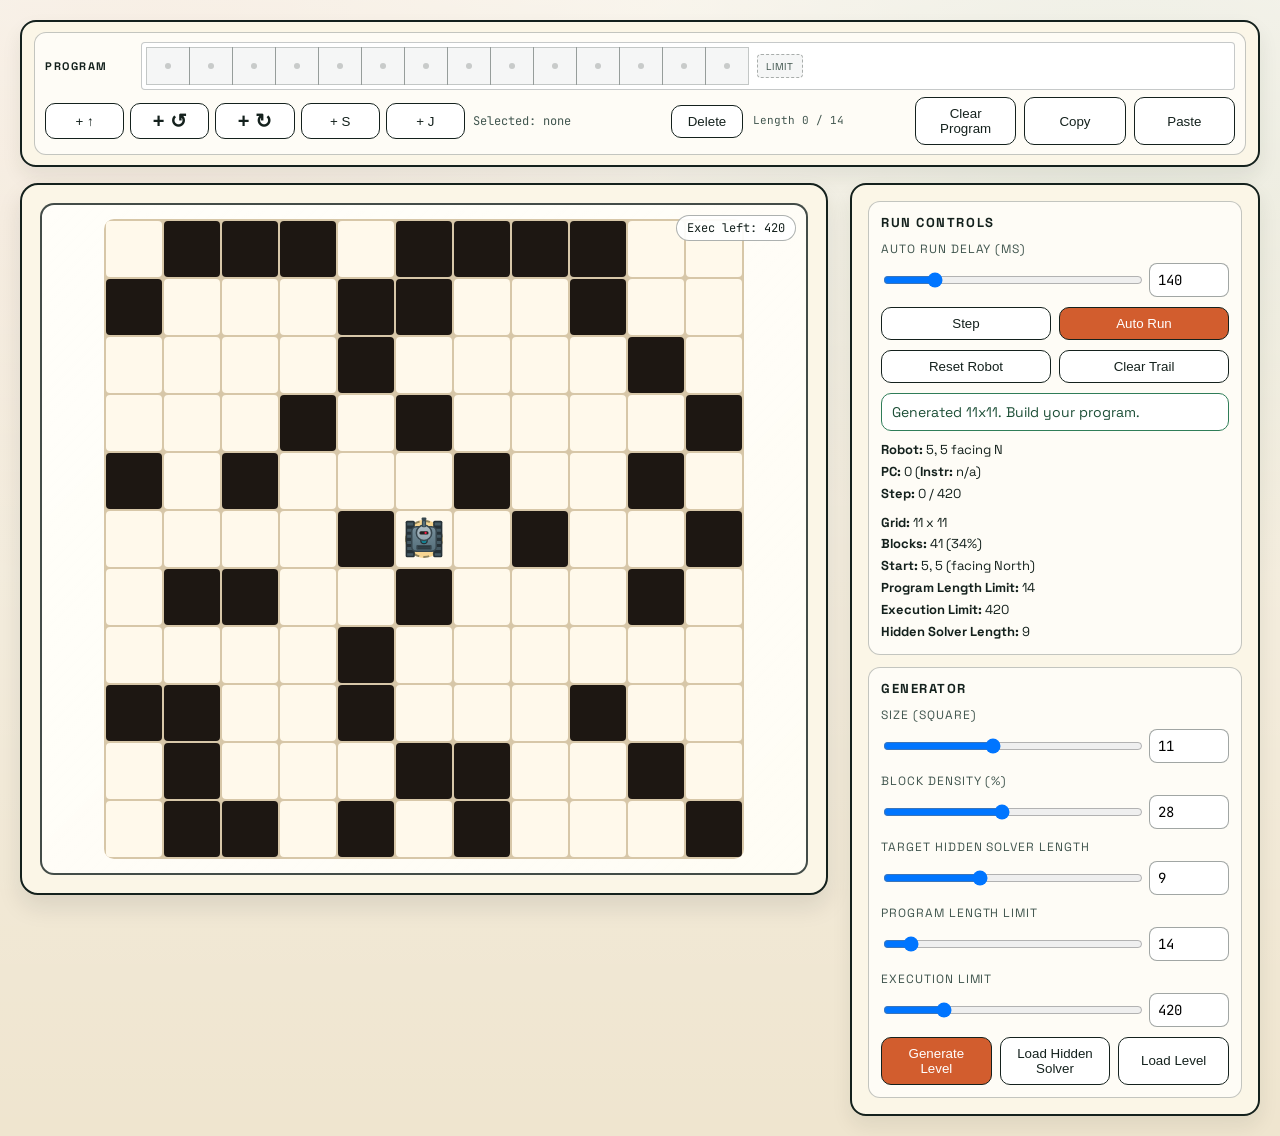
==== commit 99eb810d: "Add best-of generation and use robot SVG in UI" ====
--- a/index.html
+++ b/index.html
@@ -3,7 +3,7 @@
   <head>
     <meta charset="utf-8" />
     <meta name="viewport" content="width=device-width, initial-scale=1" />
-    <title>SenseJump Robot Prototype</title>
+    <title>Robot's Revenge</title>
     <style>
       @import url("https://fonts.googleapis.com/css2?family=Space+Grotesk:wght@400;500;700&family=JetBrains+Mono:wght@400;600&display=swap");
 
@@ -494,29 +494,14 @@
         background: var(--trail);
       }
 
-      .cell.robot::before {
-        content: "";
-        position: absolute;
-        width: 70%;
-        height: 70%;
-        left: 15%;
-        top: 15%;
-        border-radius: 9px;
-        background: var(--accent);
-        box-shadow: inset 0 -4px 0 rgba(0, 0, 0, 0.22);
-      }
-
       .cell.robot::after {
         content: "";
         position: absolute;
-        left: 50%;
-        top: 50%;
-        transform: translate(-50%, -50%) rotate(var(--arrow-rot));
-        width: 0;
-        height: 0;
-        border-left: 7px solid transparent;
-        border-right: 7px solid transparent;
-        border-bottom: 14px solid #fff;
+        inset: 8%;
+        background: center / contain no-repeat url("./assets/robot.svg");
+        transform: rotate(var(--arrow-rot));
+        transform-origin: center;
+        pointer-events: none;
       }
 
       .cell.dir-n {
@@ -587,21 +572,21 @@
           </div>
           <div class="program-line-bottom">
             <div class="button-row five program-buttons">
-              <button id="addFBtn" class="secondary">+ ↑</button>
-              <button id="addLBtn" class="secondary turn-btn">+ ↺</button>
-              <button id="addRBtn" class="secondary turn-btn">+ ↻</button>
-              <button id="addSBtn" class="secondary">+ S</button>
-              <button id="addJBtn" class="secondary">+ J</button>
+              <button id="addFBtn" class="secondary" title="Add Forward (F): move one cell forward; exits if stepping off the board.">+ ↑</button>
+              <button id="addLBtn" class="secondary turn-btn" title="Add Left (L): rotate 90 degrees counter-clockwise.">+ ↺</button>
+              <button id="addRBtn" class="secondary turn-btn" title="Add Right (R): rotate 90 degrees clockwise.">+ ↻</button>
+              <button id="addSBtn" class="secondary" title="Add Sense (S): if the cell ahead is blocked, run next instruction; otherwise skip one.">+ S</button>
+              <button id="addJBtn" class="secondary" title="Add Jump (J±n): move the instruction pointer by an offset.">+ J</button>
             </div>
             <div class="program-edit">
               <div id="selectedInfo" class="selected-info">Selected: none</div>
-              <button id="deleteSelectedBtn" class="secondary">Delete</button>
+              <button id="deleteSelectedBtn" class="secondary" title="Delete the selected instruction.">Delete</button>
             </div>
             <div id="programSummary" class="summary program-summary">Length 0 / 14</div>
             <div class="button-row triple program-actions">
-              <button id="clearProgramBtn" class="secondary">Clear Program</button>
-              <button id="copyProgramBtn" class="secondary">Copy</button>
-              <button id="pasteProgramBtn" class="secondary">Paste</button>
+              <button id="clearProgramBtn" class="secondary" title="Remove all instructions from the editor.">Clear Program</button>
+              <button id="copyProgramBtn" class="secondary" title="Copy the current program text to the clipboard.">Copy</button>
+              <button id="pasteProgramBtn" class="secondary" title="Paste program text from the clipboard into the editor.">Paste</button>
             </div>
           </div>
         </section>
@@ -626,12 +611,12 @@
               </div>
             </div>
             <div class="button-row">
-              <button id="stepBtn" class="secondary">Step</button>
-              <button id="runBtn">Auto Run</button>
+              <button id="stepBtn" class="secondary" title="Execute one instruction.">Step</button>
+              <button id="runBtn" title="Run continuously using the selected delay until stop, crash, or escape.">Auto Run</button>
             </div>
             <div class="button-row">
-              <button id="resetBtn" class="secondary">Reset Robot</button>
-              <button id="clearTrailBtn" class="secondary">Clear Trail</button>
+              <button id="resetBtn" class="secondary" title="Reset robot position, facing, and execution state.">Reset Robot</button>
+              <button id="clearTrailBtn" class="secondary" title="Clear only the visual trail without resetting execution state.">Clear Trail</button>
             </div>
             <div id="status" class="status">Ready.</div>
             <div id="runtimeMeta" class="meta"></div>
@@ -641,17 +626,10 @@
           <section class="block">
             <h2>Generator</h2>
             <div class="control">
-              <label for="widthRange">Width</label>
+              <label for="sizeRange">Size (Square)</label>
               <div class="pair">
-                <input type="range" id="widthRange" min="6" max="18" value="11" />
-                <input type="number" id="widthNumber" min="6" max="18" value="11" />
-              </div>
-            </div>
-            <div class="control">
-              <label for="heightRange">Height</label>
-              <div class="pair">
-                <input type="range" id="heightRange" min="6" max="18" value="11" />
-                <input type="number" id="heightNumber" min="6" max="18" value="11" />
+                <input type="range" id="sizeRange" min="6" max="18" value="11" />
+                <input type="number" id="sizeNumber" min="6" max="18" value="11" />
               </div>
             </div>
             <div class="control">
@@ -683,9 +661,9 @@
               </div>
             </div>
             <div class="button-row triple">
-              <button id="generateBtn">Generate Level</button>
-              <button id="showSolutionBtn" class="secondary">Load Hidden Solver</button>
-              <button id="loadLevelBtn" class="secondary">Load Level</button>
+              <button id="generateBtn" title="Create a new random level using the current generator settings.">Generate Level</button>
+              <button id="showSolutionBtn" class="secondary" title="Load the generated hidden solver into the program editor.">Load Hidden Solver</button>
+              <button id="loadLevelBtn" class="secondary" title="Import a .level file from disk.">Load Level</button>
             </div>
             <input id="loadLevelInput" type="file" accept=".level,text/plain" hidden />
           </section>
@@ -704,12 +682,11 @@
         { name: "S", dx: 0, dy: 1, className: "dir-s" },
         { name: "W", dx: -1, dy: 0, className: "dir-w" },
       ];
+      const NORTH_DIR = 0;
       const OP_CODES = ["F", "L", "R", "S", "J"];
 
-      const widthRange = document.getElementById("widthRange");
-      const widthNumber = document.getElementById("widthNumber");
-      const heightRange = document.getElementById("heightRange");
-      const heightNumber = document.getElementById("heightNumber");
+      const sizeRange = document.getElementById("sizeRange");
+      const sizeNumber = document.getElementById("sizeNumber");
       const densityRange = document.getElementById("densityRange");
       const densityNumber = document.getElementById("densityNumber");
       const solLenRange = document.getElementById("solLenRange");
@@ -752,8 +729,8 @@
         width: 11,
         height: 11,
         board: [],
-        start: { x: 1, y: 1, dir: 1 },
-        robot: { x: 1, y: 1, dir: 1 },
+        start: { x: 1, y: 1, dir: NORTH_DIR },
+        robot: { x: 1, y: 1, dir: NORTH_DIR },
         pc: 0,
         lastPc: -1,
         stepCount: 0,
@@ -787,8 +764,7 @@
 
       function saveGeneratorSettings() {
         const payload = {
-          width: parseInt(widthRange.value, 10),
-          height: parseInt(heightRange.value, 10),
+          size: parseInt(sizeRange.value, 10),
           density: parseInt(densityRange.value, 10),
           solverLength: parseInt(solLenRange.value, 10),
           programLimit: parseInt(progLimitRange.value, 10),
@@ -808,8 +784,8 @@
             return;
           }
           const parsed = JSON.parse(raw);
-          assignPairValue(widthRange, widthNumber, parsed.width);
-          assignPairValue(heightRange, heightNumber, parsed.height);
+          const parsedSize = parsed.size ?? parsed.width ?? parsed.height;
+          assignPairValue(sizeRange, sizeNumber, parsedSize);
           assignPairValue(densityRange, densityNumber, parsed.density);
           assignPairValue(solLenRange, solLenNumber, parsed.solverLength);
           assignPairValue(progLimitRange, progLimitNumber, parsed.programLimit);
@@ -898,6 +874,30 @@
         }
         const offset = Number.isFinite(inst.arg) ? inst.arg : 1;
         return `J${offset >= 0 ? "+" : ""}${offset}`;
+      }
+
+      function instructionTooltip(inst) {
+        if (!inst) {
+          return "Unknown instruction.";
+        }
+        if (inst.op === "F") {
+          return "F (Forward): move one cell forward; exiting the board wins.";
+        }
+        if (inst.op === "L") {
+          return "L (Left): rotate 90 degrees counter-clockwise.";
+        }
+        if (inst.op === "R") {
+          return "R (Right): rotate 90 degrees clockwise.";
+        }
+        if (inst.op === "S") {
+          return "S (Sense): if blocked ahead, execute next; otherwise skip next.";
+        }
+        if (inst.op === "J") {
+          const offset = Number.isFinite(inst.arg) ? inst.arg : 1;
+          const signed = offset >= 0 ? `+${offset}` : String(offset);
+          return `J${signed} (Jump): shift instruction pointer by ${signed}.`;
+        }
+        return `${inst.op}: instruction.`;
       }
 
       function programText(program) {
@@ -1152,6 +1152,7 @@
             token.type = "button";
             token.className = "program-token";
             token.dataset.op = inst.op;
+            token.title = instructionTooltip(inst);
             if (inst.op === "J") {
               const jumpOp = document.createElement("span");
               jumpOp.className = "jump-op";
@@ -1242,7 +1243,7 @@
         levelMetaEl.innerHTML =
           `<div><strong>Grid:</strong> ${state.width} x ${state.height}</div>` +
           `<div><strong>Blocks:</strong> ${blocked} (${ratio}%)</div>` +
-          `<div><strong>Start:</strong> ${state.start.x}, ${state.start.y} facing ${DIRS[state.start.dir].name}</div>` +
+          `<div><strong>Start:</strong> ${state.start.x}, ${state.start.y} (facing North)</div>` +
           `<div><strong>Program Length Limit:</strong> ${state.programLimit}</div>` +
           `<div><strong>Execution Limit:</strong> ${state.maxSteps}</div>` +
           `<div><strong>Hidden Solver Length:</strong> ${state.hiddenSolution.length}</div>`;
@@ -1922,16 +1923,10 @@
         if (sx < 0 || sy < 0 || sx >= width || sy >= height) {
           throw new Error("Start coordinates are out of bounds.");
         }
-
-        const sdRaw = (params.get("sd") || "E").trim().toUpperCase();
-        let dir = DIRS.findIndex((entry) => entry.name === sdRaw);
-        if (dir < 0) {
-          const parsedDir = parseInt(sdRaw, 10);
-          if (!Number.isFinite(parsedDir)) {
-            throw new Error(`Invalid start direction: ${sdRaw}`);
-          }
-          dir = wrap(parsedDir, 4);
-        }
+        if (params.has("sd")) {
+          throw new Error("Parameter sd is no longer supported; start direction is always North.");
+        }
+        const dir = NORTH_DIR;
 
         if (board[sy][sx]) {
           throw new Error("Start cell cannot be blocked.");
@@ -1970,7 +1965,7 @@
         state.width = loaded.width;
         state.height = loaded.height;
         state.board = loaded.board.map((row) => row.slice());
-        state.start = { x: loaded.start.x, y: loaded.start.y, dir: loaded.start.dir };
+        state.start = { x: loaded.start.x, y: loaded.start.y, dir: NORTH_DIR };
         state.hiddenSolution = [];
         state.programLimit = loaded.programLimit;
         state.maxSteps = loaded.maxSteps;
@@ -1980,8 +1975,7 @@
         const blocked = blockCount(state.board);
         const densityPercent = Math.round((100 * blocked) / (state.width * state.height));
 
-        fitPairToValue(widthRange, widthNumber, state.width);
-        fitPairToValue(heightRange, heightNumber, state.height);
+        fitPairToValue(sizeRange, sizeNumber, Math.max(state.width, state.height));
         fitPairToValue(densityRange, densityNumber, densityPercent);
         fitPairToValue(progLimitRange, progLimitNumber, state.programLimit);
         fitPairToValue(maxStepsRange, maxStepsNumber, state.maxSteps);
@@ -2018,7 +2012,7 @@
         const start = {
           x: Math.floor(options.width / 2),
           y: Math.floor(options.height / 2),
-          dir: randomInt(0, 3),
+          dir: NORTH_DIR,
         };
         const hiddenSolution = randomProgram(options.solutionLen);
         const trace = buildConstraintTrace(hiddenSolution, start, options.width, options.height, options.maxSteps);
@@ -2081,9 +2075,10 @@
         stopAutoRun();
         saveGeneratorSettings();
         setStatus("Generating...", "");
+        const size = parseInt(sizeRange.value, 10);
         const options = {
-          width: parseInt(widthRange.value, 10),
-          height: parseInt(heightRange.value, 10),
+          width: size,
+          height: size,
           density: parseInt(densityRange.value, 10) / 100,
           solutionLen: parseInt(solLenRange.value, 10),
           programLimit: parseInt(progLimitRange.value, 10),
@@ -2111,7 +2106,7 @@
         state.width = level.width;
         state.height = level.height;
         state.board = level.board;
-        state.start = { x: level.start.x, y: level.start.y, dir: level.start.dir };
+        state.start = { x: level.start.x, y: level.start.y, dir: NORTH_DIR };
         state.hiddenSolution = cloneProgram(level.hiddenSolution);
         state.programLimit = level.programLimit;
         state.maxSteps = level.maxSteps;
@@ -2209,10 +2204,7 @@
 
       loadGeneratorSettings();
 
-      bindPair(widthRange, widthNumber, () => {
-        saveGeneratorSettings();
-      });
-      bindPair(heightRange, heightNumber, () => {
+      bindPair(sizeRange, sizeNumber, () => {
         saveGeneratorSettings();
       });
       bindPair(densityRange, densityNumber, () => {
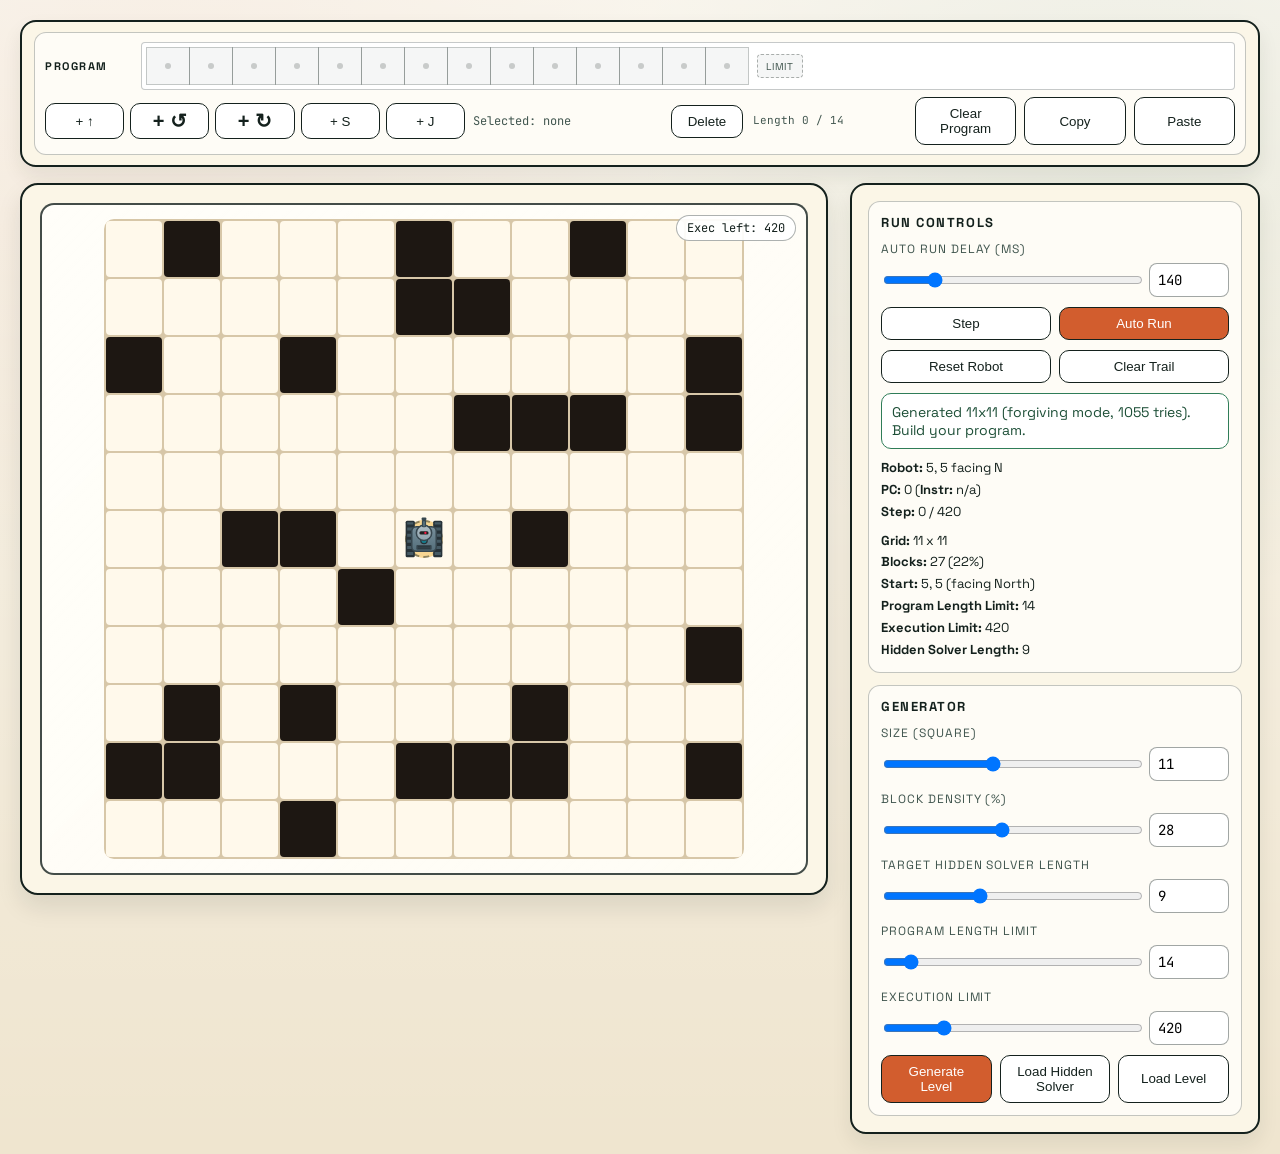
==== commit 4f3e7331: "Make UI generator more forgiving and reverse robot tread animation" ====
--- a/index.html
+++ b/index.html
@@ -2008,7 +2008,68 @@
         }
       }
 
-      function tryGenerateLevel(options) {
+      function recordRejection(rejectionCounts, reason) {
+        if (!reason) {
+          return;
+        }
+        rejectionCounts[reason] = (rejectionCounts[reason] || 0) + 1;
+      }
+
+      function summarizeTopRejections(rejectionCounts, limit) {
+        const entries = Object.entries(rejectionCounts).sort((a, b) => b[1] - a[1]).slice(0, limit);
+        if (entries.length === 0) {
+          return "";
+        }
+        return entries.map(([reason, count]) => `${reason}=${count}`).join(", ");
+      }
+
+      function buildGenerationPhases(options) {
+        const perimeter = options.width + options.height;
+        return [
+          {
+            name: "strict",
+            attempts: 500,
+            minInterestingSteps: Math.max(10, Math.floor(perimeter * 0.75)),
+            requireJumpAndSense: true,
+            requireSenseTrueAndFalse: true,
+            rejectOneTurnEscape: true,
+            rejectLongStraightRun: true,
+            rejectEasyTwoDirection: true,
+            minFillRatio: 0.08,
+            maxFillRatio: 0.7,
+          },
+          {
+            name: "relaxed",
+            attempts: 500,
+            minInterestingSteps: Math.max(8, Math.floor(perimeter * 0.6)),
+            requireJumpAndSense: false,
+            requireSenseTrueAndFalse: true,
+            rejectOneTurnEscape: false,
+            rejectLongStraightRun: true,
+            rejectEasyTwoDirection: true,
+            minFillRatio: 0.06,
+            maxFillRatio: 0.74,
+          },
+          {
+            name: "forgiving",
+            attempts: 500,
+            minInterestingSteps: Math.max(6, Math.floor(perimeter * 0.5)),
+            requireJumpAndSense: false,
+            requireSenseTrueAndFalse: false,
+            rejectOneTurnEscape: false,
+            rejectLongStraightRun: false,
+            rejectEasyTwoDirection: false,
+            minFillRatio: 0.04,
+            maxFillRatio: 0.78,
+          },
+        ];
+      }
+
+      function tryGenerateLevel(options, phase, rejectionCounts) {
+        const reject = (reason) => {
+          recordRejection(rejectionCounts, reason);
+          return null;
+        };
         const start = {
           x: Math.floor(options.width / 2),
           y: Math.floor(options.height / 2),
@@ -2017,47 +2078,52 @@
         const hiddenSolution = randomProgram(options.solutionLen);
         const trace = buildConstraintTrace(hiddenSolution, start, options.width, options.height, options.maxSteps);
         if (!trace) {
-          return null;
-        }
-
-        const minInterestingSteps = Math.max(10, Math.floor((options.width + options.height) * 0.75));
-        if (trace.steps < minInterestingSteps) {
-          return null;
-        }
-        if (trace.jumpExecCount === 0 || trace.senseExecCount === 0) {
-          return null;
-        }
-        if (trace.senseTrue === 0 || trace.senseFalse === 0) {
-          return null;
+          return reject("trace_unsat");
+        }
+
+        if (trace.steps < phase.minInterestingSteps) {
+          return reject("trace_too_short");
+        }
+        if (phase.requireJumpAndSense && (trace.jumpExecCount === 0 || trace.senseExecCount === 0)) {
+          return reject("trace_no_jump_or_sense");
+        }
+        if (phase.requireSenseTrueAndFalse && (trace.senseTrue === 0 || trace.senseFalse === 0)) {
+          return reject("trace_no_sense_split");
         }
 
         const board = materializeBoard(options.width, options.height, options.density, trace.requirements, start);
         if (hasStraightEscapeLaneFromStart(board, start)) {
-          return null;
-        }
-        if (hasOneTurnEscapePathFromStart(board, start)) {
-          return null;
+          return reject("straight_escape_lane");
+        }
+        if (phase.rejectOneTurnEscape && hasOneTurnEscapePathFromStart(board, start)) {
+          return reject("one_turn_escape");
         }
         const result = simulateProgram(hiddenSolution, board, start, options.maxSteps);
         if (result.result !== "escape") {
-          return null;
-        }
-        if (result.jumpExecCount === 0 || result.senseExecCount === 0) {
-          return null;
-        }
-        if (result.steps < minInterestingSteps) {
-          return null;
-        }
-        if (hasStraightRunAtLeast(board, start, hiddenSolution, options.maxSteps, MAX_STRAIGHT_RUN)) {
-          return null;
+          return reject("solver_not_escape");
+        }
+        if (phase.requireJumpAndSense && (result.jumpExecCount === 0 || result.senseExecCount === 0)) {
+          return reject("solver_no_jump_or_sense");
+        }
+        if (phase.requireSenseTrueAndFalse && (result.senseTrue === 0 || result.senseFalse === 0)) {
+          return reject("solver_no_sense_split");
+        }
+        if (result.steps < phase.minInterestingSteps) {
+          return reject("solver_too_short");
+        }
+        if (
+          phase.rejectLongStraightRun &&
+          hasStraightRunAtLeast(board, start, hiddenSolution, options.maxSteps, MAX_STRAIGHT_RUN)
+        ) {
+          return reject("long_straight_run");
         }
         const blocked = blockCount(board);
         const ratio = blocked / (options.width * options.height);
-        if (ratio < 0.08 || ratio > 0.7) {
-          return null;
-        }
-        if (hasEasyTwoDirectionProgram(board, start, options.programLimit, options.maxSteps)) {
-          return null;
+        if (ratio < phase.minFillRatio || ratio > phase.maxFillRatio) {
+          return reject("density_out_of_range");
+        }
+        if (phase.rejectEasyTwoDirection && hasEasyTwoDirectionProgram(board, start, options.programLimit, options.maxSteps)) {
+          return reject("easy_two_direction_escape");
         }
 
         return {
@@ -2091,15 +2157,31 @@
         }
 
         let level = null;
-        for (let attempt = 0; attempt < 650; attempt += 1) {
-          level = tryGenerateLevel(options);
+        let selectedPhase = "";
+        let attemptsTried = 0;
+        const rejectionCounts = {};
+        const phases = buildGenerationPhases(options);
+        for (const phase of phases) {
+          selectedPhase = phase.name;
+          for (let attempt = 0; attempt < phase.attempts; attempt += 1) {
+            attemptsTried += 1;
+            level = tryGenerateLevel(options, phase, rejectionCounts);
+            if (level) {
+              break;
+            }
+          }
           if (level) {
             break;
           }
         }
 
         if (!level) {
-          setStatus("Generator could not find a valid level. Try lower density or shorter solver length.", "bad");
+          const topRejects = summarizeTopRejections(rejectionCounts, 3);
+          const rejectText = topRejects ? ` Top rejects: ${topRejects}.` : "";
+          setStatus(
+            `Generator could not find a valid level after ${attemptsTried} attempts.${rejectText} Try lower density or shorter solver length.`,
+            "bad"
+          );
           return;
         }
 
@@ -2120,7 +2202,10 @@
         buildBoardNodes();
         resetRun(false);
         updateLevelMeta();
-        setStatus(`Generated ${state.width}x${state.height}. Build your program.`, "ok");
+        setStatus(
+          `Generated ${state.width}x${state.height} (${selectedPhase} mode, ${attemptsTried} tries). Build your program.`,
+          "ok"
+        );
       }
 
       async function copyProgramToClipboard() {
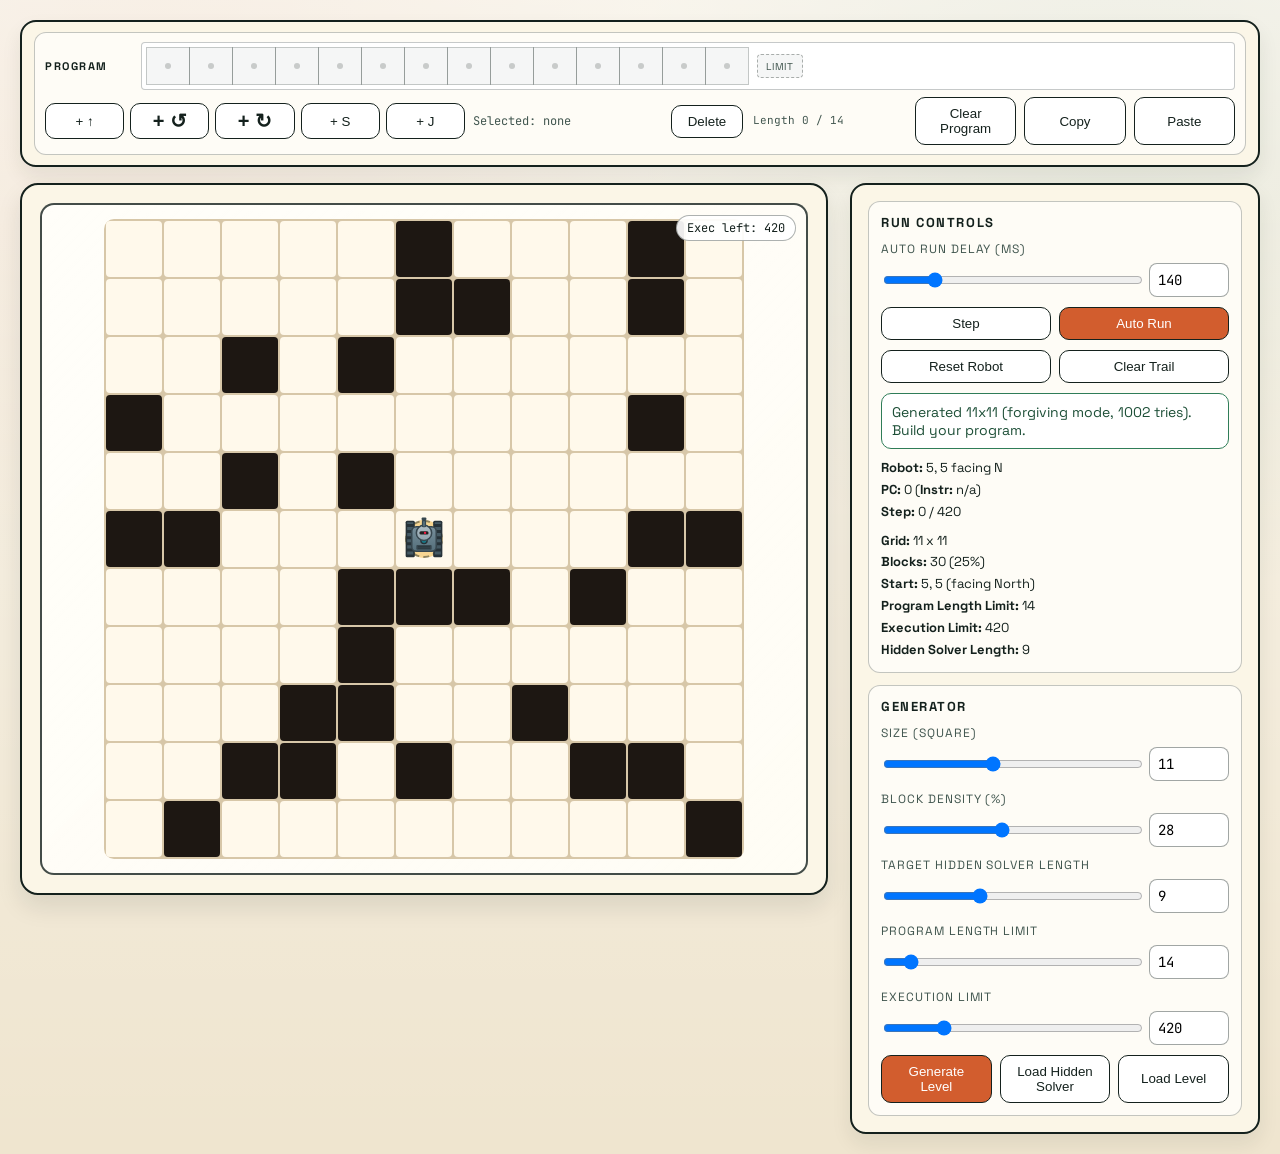
==== commit ed66e059: "Extract UI CSS and JS from index.html" ====
--- a/index.html
+++ b/index.html
@@ -4,563 +4,7 @@
     <meta charset="utf-8" />
     <meta name="viewport" content="width=device-width, initial-scale=1" />
     <title>Robot's Revenge</title>
-    <style>
-      @import url("https://fonts.googleapis.com/css2?family=Space+Grotesk:wght@400;500;700&family=JetBrains+Mono:wght@400;600&display=swap");
-
-      :root {
-        --ink: #14211d;
-        --muted: #41564f;
-        --paper: #efe5cf;
-        --panel: #fbf6e7;
-        --accent: #d25d2e;
-        --accent-dark: #8a3412;
-        --lime: #2f7d58;
-        --lime-dark: #1d4f37;
-        --bad: #b23830;
-        --grid: #d7c7a8;
-        --wall: #1d1712;
-        --trail: rgba(47, 125, 88, 0.22);
-        --start: #f0bb49;
-        --cell-size: 40px;
-      }
-
-      * {
-        box-sizing: border-box;
-      }
-
-      body {
-        margin: 0;
-        min-height: 100vh;
-        color: var(--ink);
-        font-family: "Space Grotesk", "Trebuchet MS", sans-serif;
-        background:
-          linear-gradient(180deg, rgba(255, 255, 255, 0.62), rgba(255, 255, 255, 0)),
-          radial-gradient(circle at 12% 6%, rgba(210, 93, 46, 0.12), transparent 34%),
-          radial-gradient(circle at 88% 10%, rgba(47, 125, 88, 0.14), transparent 32%),
-          var(--paper);
-        padding: 20px;
-      }
-
-      .shell {
-        width: min(1240px, 100%);
-        margin: 0 auto;
-        display: grid;
-        gap: 16px;
-      }
-
-      .main-row {
-        display: grid;
-        grid-template-columns: 1fr minmax(320px, 410px);
-        gap: 22px;
-        align-items: start;
-      }
-
-      .panel {
-        background: var(--panel);
-        border: 2px solid var(--ink);
-        border-radius: 16px;
-        box-shadow: 0 10px 20px rgba(20, 33, 29, 0.08);
-        padding: 16px;
-        display: grid;
-        gap: 12px;
-        align-content: start;
-      }
-
-      .program-panel {
-        padding: 10px 12px;
-        gap: 8px;
-      }
-
-      .block {
-        border: 1px solid rgba(20, 33, 29, 0.25);
-        border-radius: 12px;
-        background: rgba(255, 255, 255, 0.62);
-        padding: 12px;
-        display: grid;
-        gap: 10px;
-      }
-
-      .block h2 {
-        margin: 0;
-        font-size: 13px;
-        text-transform: uppercase;
-        letter-spacing: 0.12em;
-      }
-
-      .program-block {
-        padding: 9px 10px;
-        gap: 7px;
-      }
-
-      .program-block h2 {
-        font-size: 11px;
-        letter-spacing: 0.14em;
-      }
-
-      .program-line-top {
-        display: grid;
-        grid-template-columns: 88px minmax(0, 1fr);
-        gap: 8px;
-        align-items: center;
-      }
-
-      .program-line-bottom {
-        display: grid;
-        grid-template-columns: minmax(280px, 420px) minmax(220px, 270px) minmax(120px, 1fr) minmax(250px, 320px);
-        gap: 8px;
-        align-items: center;
-      }
-
-      .control {
-        display: grid;
-        gap: 6px;
-      }
-
-      .control label {
-        font-size: 12px;
-        color: var(--muted);
-        text-transform: uppercase;
-        letter-spacing: 0.08em;
-      }
-
-      .pair {
-        display: grid;
-        grid-template-columns: 1fr 80px;
-        gap: 8px;
-        align-items: center;
-      }
-
-      input[type="range"] {
-        width: 100%;
-      }
-
-      input[type="number"],
-      select {
-        width: 100%;
-        border: 1px solid rgba(20, 33, 29, 0.4);
-        border-radius: 8px;
-        padding: 7px 8px;
-        font-size: 14px;
-        font-family: "JetBrains Mono", monospace;
-        background: #fff;
-      }
-
-      button {
-        border: 1px solid var(--ink);
-        border-radius: 10px;
-        padding: 8px 10px;
-        cursor: pointer;
-        font-weight: 500;
-        color: #fff;
-        background: var(--accent);
-        transition: transform 0.12s ease;
-      }
-
-      button:active {
-        transform: translateY(1px);
-      }
-
-      button.secondary {
-        color: var(--ink);
-        background: #fff;
-      }
-
-      .turn-btn {
-        font-size: 20px;
-        font-weight: 700;
-        line-height: 1;
-      }
-
-      .button-row {
-        display: grid;
-        grid-template-columns: repeat(2, minmax(0, 1fr));
-        gap: 8px;
-      }
-
-      .button-row.triple {
-        grid-template-columns: repeat(3, minmax(0, 1fr));
-      }
-
-      .button-row.six {
-        grid-template-columns: repeat(6, minmax(0, 1fr));
-      }
-
-      .button-row.five {
-        grid-template-columns: repeat(5, minmax(0, 1fr));
-      }
-
-      .program-buttons {
-        gap: 6px;
-        min-width: 0;
-      }
-
-      .program-buttons button {
-        min-height: 36px;
-        padding: 5px 8px;
-      }
-
-      .program-strip {
-        display: flex;
-        flex-wrap: nowrap;
-        align-items: center;
-        gap: 0;
-        border: 1px solid rgba(20, 33, 29, 0.24);
-        border-radius: 4px;
-        background: #fff;
-        padding: 4px;
-        min-height: 40px;
-        overflow-x: auto;
-        overflow-y: hidden;
-      }
-
-      .token-empty {
-        font-size: 12px;
-        color: var(--muted);
-        font-family: "JetBrains Mono", monospace;
-      }
-
-      .program-token {
-        border: 1px solid rgba(20, 33, 29, 0.3);
-        border-radius: 0;
-        background: #fff;
-        color: var(--ink);
-        font-family: "JetBrains Mono", monospace;
-        font-size: 26px;
-        font-weight: 700;
-        width: 44px;
-        min-width: 44px;
-        height: 38px;
-        padding: 0;
-        line-height: 0.9;
-        min-height: 38px;
-        display: inline-flex;
-        align-items: center;
-        justify-content: center;
-        flex: 0 0 auto;
-      }
-
-      .program-slot {
-        width: 44px;
-        min-width: 44px;
-        height: 38px;
-        min-height: 38px;
-        border: 1px solid rgba(20, 33, 29, 0.22);
-        border-radius: 0;
-        background: rgba(20, 33, 29, 0.04);
-        position: relative;
-        flex: 0 0 auto;
-      }
-
-      .program-strip > .program-token,
-      .program-strip > .program-slot {
-        margin-left: -1px;
-      }
-
-      .program-strip > :first-child {
-        margin-left: 0;
-      }
-
-      .program-slot::after {
-        content: "";
-        position: absolute;
-        left: 50%;
-        top: 50%;
-        width: 6px;
-        height: 6px;
-        border-radius: 50%;
-        background: rgba(20, 33, 29, 0.2);
-        transform: translate(-50%, -50%);
-      }
-
-      .program-limit-tag {
-        border: 1px dashed rgba(20, 33, 29, 0.34);
-        border-radius: 4px;
-        padding: 0 8px;
-        height: 24px;
-        display: inline-flex;
-        align-items: center;
-        justify-content: center;
-        font-size: 10px;
-        letter-spacing: 0.08em;
-        text-transform: uppercase;
-        color: var(--muted);
-        background: rgba(20, 33, 29, 0.04);
-        flex: 0 0 auto;
-        margin-left: 8px;
-      }
-
-      .program-token[data-op="F"],
-      .program-token[data-op="L"],
-      .program-token[data-op="R"],
-      .program-token[data-op="S"] {
-        font-size: 26px;
-      }
-
-      .program-token[data-op="J"] {
-        flex-direction: column;
-        gap: 0;
-      }
-
-      .program-token .jump-op {
-        font-size: 18px;
-        font-weight: 700;
-        line-height: 0.9;
-      }
-
-      .program-token .jump-arg {
-        font-size: 14px;
-        font-weight: 600;
-        line-height: 0.9;
-        color: var(--muted);
-      }
-
-      .program-token.active {
-        border-color: var(--lime);
-        box-shadow: inset 0 0 0 1px rgba(47, 125, 88, 0.45);
-      }
-
-      .program-token.selected {
-        border-color: var(--accent-dark);
-        background: rgba(210, 93, 46, 0.12);
-      }
-
-      .program-token.jump-target {
-        border-color: #2f5ea8;
-        background: rgba(47, 94, 168, 0.18);
-      }
-
-      .program-edit {
-        display: grid;
-        grid-template-columns: minmax(0, 1fr) 72px;
-        gap: 6px;
-        align-items: center;
-        min-width: 0;
-      }
-
-      .selected-info {
-        font-family: "JetBrains Mono", monospace;
-        font-size: 12px;
-        color: var(--muted);
-      }
-
-      .summary {
-        border: 1px solid rgba(20, 33, 29, 0.22);
-        border-radius: 8px;
-        padding: 8px;
-        font-size: 12px;
-        line-height: 1.4;
-        font-family: "JetBrains Mono", monospace;
-        background: rgba(255, 255, 255, 0.6);
-      }
-
-      .program-summary {
-        border: none;
-        background: transparent;
-        padding: 1px 2px;
-        border-radius: 0;
-        font-size: 11px;
-        line-height: 1.2;
-        color: var(--muted);
-      }
-
-      .program-actions {
-        min-width: 0;
-      }
-
-      .status {
-        border: 1px solid var(--ink);
-        border-radius: 10px;
-        padding: 9px 10px;
-        font-size: 14px;
-        background: #fff;
-      }
-
-      .status.ok {
-        border-color: var(--lime);
-        color: var(--lime-dark);
-      }
-
-      .status.bad {
-        border-color: var(--bad);
-        color: var(--bad);
-      }
-
-      .meta {
-        font-size: 13px;
-        line-height: 1.45;
-        display: grid;
-        gap: 3px;
-      }
-
-      .meta strong {
-        font-weight: 700;
-      }
-
-      .arena {
-        background: var(--panel);
-        border: 2px solid var(--ink);
-        border-radius: 18px;
-        padding: 18px;
-        box-shadow: 0 12px 24px rgba(20, 33, 29, 0.1);
-        display: grid;
-        gap: 12px;
-        transition: background 0.25s ease;
-      }
-
-      .arena.solved {
-        background:
-          linear-gradient(180deg, rgba(117, 217, 140, 0.28), rgba(117, 217, 140, 0.16)),
-          var(--panel);
-      }
-
-      .arena.crashed {
-        background:
-          linear-gradient(180deg, rgba(226, 89, 80, 0.28), rgba(226, 89, 80, 0.16)),
-          var(--panel);
-      }
-
-      .board-wrap {
-        position: relative;
-        border: 2px solid rgba(20, 33, 29, 0.8);
-        border-radius: 14px;
-        background:
-          linear-gradient(135deg, rgba(255, 255, 255, 0.45), rgba(255, 255, 255, 0)),
-          #fffdf5;
-        padding: 14px;
-        min-height: 560px;
-        display: flex;
-        justify-content: center;
-        align-items: flex-start;
-        overflow: auto;
-      }
-
-      .exec-countdown {
-        position: absolute;
-        top: 10px;
-        right: 10px;
-        z-index: 2;
-        border: 1px solid rgba(20, 33, 29, 0.35);
-        border-radius: 999px;
-        padding: 4px 10px;
-        font-family: "JetBrains Mono", monospace;
-        font-size: 12px;
-        background: rgba(255, 255, 255, 0.92);
-        color: var(--ink);
-      }
-
-      .exec-countdown.warn {
-        border-color: var(--accent-dark);
-        color: var(--accent-dark);
-      }
-
-      .exec-countdown.low {
-        border-color: var(--bad);
-        color: var(--bad);
-      }
-
-      .board {
-        display: grid;
-        gap: 2px;
-        background: var(--grid);
-        border-radius: 10px;
-        padding: 2px;
-      }
-
-      .cell {
-        width: var(--cell-size);
-        height: var(--cell-size);
-        border-radius: 4px;
-        background: #fff9eb;
-        position: relative;
-      }
-
-      .cell.blocked {
-        background: var(--wall);
-      }
-
-      .cell.start::before {
-        content: "";
-        position: absolute;
-        inset: 16%;
-        border: 2px dashed rgba(20, 33, 29, 0.45);
-        border-radius: 50%;
-        background: rgba(240, 187, 73, 0.55);
-      }
-
-      .cell.trail::after {
-        content: "";
-        position: absolute;
-        inset: 0;
-        background: var(--trail);
-      }
-
-      .cell.robot::after {
-        content: "";
-        position: absolute;
-        inset: 8%;
-        background: center / contain no-repeat url("./assets/robot.svg");
-        transform: rotate(var(--arrow-rot));
-        transform-origin: center;
-        pointer-events: none;
-      }
-
-      .cell.dir-n {
-        --arrow-rot: 0deg;
-      }
-
-      .cell.dir-e {
-        --arrow-rot: 90deg;
-      }
-
-      .cell.dir-s {
-        --arrow-rot: 180deg;
-      }
-
-      .cell.dir-w {
-        --arrow-rot: 270deg;
-      }
-
-      @media (max-width: 980px) {
-        .main-row {
-          grid-template-columns: 1fr;
-        }
-
-        .program-line-top {
-          grid-template-columns: 1fr;
-          gap: 6px;
-        }
-
-        .program-line-bottom {
-          grid-template-columns: repeat(2, minmax(0, 1fr));
-        }
-
-        .program-summary {
-          grid-column: 1 / -1;
-        }
-
-        .button-row.six {
-          grid-template-columns: repeat(3, minmax(0, 1fr));
-        }
-
-        .button-row.five {
-          grid-template-columns: repeat(3, minmax(0, 1fr));
-        }
-
-        .board-wrap {
-          min-height: 420px;
-        }
-      }
-
-      @media (max-width: 640px) {
-        .program-line-bottom {
-          grid-template-columns: 1fr;
-        }
-
-        .program-edit {
-          grid-template-columns: minmax(0, 1fr);
-        }
-      }
-    </style>
+    <link rel="stylesheet" href="./index.css" />
   </head>
   <body>
     <div class="shell">
@@ -671,1735 +115,6 @@
       </div>
     </div>
 
-    <script>
-      const MAX_PROGRAM_LIMIT = 128;
-      const MAX_JUMP_ABS = MAX_PROGRAM_LIMIT - 1;
-      const MAX_STRAIGHT_RUN = 10;
-      const GENERATOR_SETTINGS_KEY = "sensejump.generator.settings.v1";
-      const DIRS = [
-        { name: "N", dx: 0, dy: -1, className: "dir-n" },
-        { name: "E", dx: 1, dy: 0, className: "dir-e" },
-        { name: "S", dx: 0, dy: 1, className: "dir-s" },
-        { name: "W", dx: -1, dy: 0, className: "dir-w" },
-      ];
-      const NORTH_DIR = 0;
-      const OP_CODES = ["F", "L", "R", "S", "J"];
-
-      const sizeRange = document.getElementById("sizeRange");
-      const sizeNumber = document.getElementById("sizeNumber");
-      const densityRange = document.getElementById("densityRange");
-      const densityNumber = document.getElementById("densityNumber");
-      const solLenRange = document.getElementById("solLenRange");
-      const solLenNumber = document.getElementById("solLenNumber");
-      const progLimitRange = document.getElementById("progLimitRange");
-      const progLimitNumber = document.getElementById("progLimitNumber");
-      const maxStepsRange = document.getElementById("maxStepsRange");
-      const maxStepsNumber = document.getElementById("maxStepsNumber");
-      const speedRange = document.getElementById("speedRange");
-      const speedNumber = document.getElementById("speedNumber");
-      const generateBtn = document.getElementById("generateBtn");
-      const showSolutionBtn = document.getElementById("showSolutionBtn");
-      const loadLevelBtn = document.getElementById("loadLevelBtn");
-      const loadLevelInput = document.getElementById("loadLevelInput");
-      const addFBtn = document.getElementById("addFBtn");
-      const addLBtn = document.getElementById("addLBtn");
-      const addRBtn = document.getElementById("addRBtn");
-      const addSBtn = document.getElementById("addSBtn");
-      const addJBtn = document.getElementById("addJBtn");
-      const deleteSelectedBtn = document.getElementById("deleteSelectedBtn");
-      const selectedInfoEl = document.getElementById("selectedInfo");
-      const clearProgramBtn = document.getElementById("clearProgramBtn");
-      const copyProgramBtn = document.getElementById("copyProgramBtn");
-      const pasteProgramBtn = document.getElementById("pasteProgramBtn");
-      const stepBtn = document.getElementById("stepBtn");
-      const runBtn = document.getElementById("runBtn");
-      const resetBtn = document.getElementById("resetBtn");
-      const clearTrailBtn = document.getElementById("clearTrailBtn");
-      const arenaEl = document.getElementById("arena");
-      const boardWrap = document.getElementById("boardWrap");
-      const execCountdownEl = document.getElementById("execCountdown");
-      const boardEl = document.getElementById("board");
-      const programStripEl = document.getElementById("programStrip");
-      const programSummaryEl = document.getElementById("programSummary");
-      const statusEl = document.getElementById("status");
-      const runtimeMetaEl = document.getElementById("runtimeMeta");
-      const levelMetaEl = document.getElementById("levelMeta");
-
-      const state = {
-        width: 11,
-        height: 11,
-        board: [],
-        start: { x: 1, y: 1, dir: NORTH_DIR },
-        robot: { x: 1, y: 1, dir: NORTH_DIR },
-        pc: 0,
-        lastPc: -1,
-        stepCount: 0,
-        trail: new Set(),
-        userProgram: [],
-        selectedProgramIndex: -1,
-        hiddenSolution: [],
-        timer: null,
-        runDelay: 140,
-        status: "ready",
-        programLimit: 14,
-        maxSteps: 420,
-        cells: [],
-      };
-
-      function clamp(value, min, max) {
-        return Math.max(min, Math.min(max, value));
-      }
-
-      function assignPairValue(rangeInput, numberInput, rawValue) {
-        const min = parseInt(rangeInput.min, 10);
-        const max = parseInt(rangeInput.max, 10);
-        let value = parseInt(rawValue, 10);
-        if (!Number.isFinite(value)) {
-          value = parseInt(rangeInput.value, 10);
-        }
-        value = clamp(value, min, max);
-        rangeInput.value = String(value);
-        numberInput.value = String(value);
-      }
-
-      function saveGeneratorSettings() {
-        const payload = {
-          size: parseInt(sizeRange.value, 10),
-          density: parseInt(densityRange.value, 10),
-          solverLength: parseInt(solLenRange.value, 10),
-          programLimit: parseInt(progLimitRange.value, 10),
-          maxSteps: parseInt(maxStepsRange.value, 10),
-        };
-        try {
-          localStorage.setItem(GENERATOR_SETTINGS_KEY, JSON.stringify(payload));
-        } catch (error) {
-          // Ignore storage failures in private/restricted browsing contexts.
-        }
-      }
-
-      function loadGeneratorSettings() {
-        try {
-          const raw = localStorage.getItem(GENERATOR_SETTINGS_KEY);
-          if (!raw) {
-            return;
-          }
-          const parsed = JSON.parse(raw);
-          const parsedSize = parsed.size ?? parsed.width ?? parsed.height;
-          assignPairValue(sizeRange, sizeNumber, parsedSize);
-          assignPairValue(densityRange, densityNumber, parsed.density);
-          assignPairValue(solLenRange, solLenNumber, parsed.solverLength);
-          assignPairValue(progLimitRange, progLimitNumber, parsed.programLimit);
-          assignPairValue(maxStepsRange, maxStepsNumber, parsed.maxSteps);
-          state.programLimit = parseInt(progLimitRange.value, 10);
-          state.maxSteps = parseInt(maxStepsRange.value, 10);
-        } catch (error) {
-          // Ignore bad local storage payloads.
-        }
-      }
-
-      function randomInt(min, max) {
-        return min + Math.floor(Math.random() * (max - min + 1));
-      }
-
-      function wrap(value, mod) {
-        if (mod <= 0) {
-          return 0;
-        }
-        const normalized = value % mod;
-        return normalized < 0 ? normalized + mod : normalized;
-      }
-
-      function keyForCell(x, y) {
-        return `${x},${y}`;
-      }
-
-      function parseCellKey(key) {
-        const [xText, yText] = key.split(",");
-        return { x: parseInt(xText, 10), y: parseInt(yText, 10) };
-      }
-
-      function isInBounds(x, y) {
-        return x >= 0 && y >= 0 && x < state.width && y < state.height;
-      }
-
-      function peekAhead(robot) {
-        const vec = DIRS[robot.dir];
-        const x = robot.x + vec.dx;
-        const y = robot.y + vec.dy;
-        return { x, y, outside: !isInBounds(x, y) };
-      }
-
-      function cloneProgram(program) {
-        return program.map((inst) => ({ op: inst.op, arg: typeof inst.arg === "number" ? inst.arg : 1 }));
-      }
-
-      function blockCount(board) {
-        let count = 0;
-        for (const row of board) {
-          for (const cell of row) {
-            if (cell) {
-              count += 1;
-            }
-          }
-        }
-        return count;
-      }
-
-      function instructionText(inst) {
-        if (!inst) {
-          return "?";
-        }
-        if (inst.op !== "J") {
-          return inst.op;
-        }
-        const offset = Number.isFinite(inst.arg) ? inst.arg : 1;
-        return `J${offset >= 0 ? "+" : ""}${offset}`;
-      }
-
-      function instructionDisplay(inst) {
-        if (!inst) {
-          return "?";
-        }
-        if (inst.op === "F") {
-          return "↑";
-        }
-        if (inst.op === "L") {
-          return "↺";
-        }
-        if (inst.op === "R") {
-          return "↻";
-        }
-        if (inst.op === "S") {
-          return "S";
-        }
-        const offset = Number.isFinite(inst.arg) ? inst.arg : 1;
-        return `J${offset >= 0 ? "+" : ""}${offset}`;
-      }
-
-      function instructionTooltip(inst) {
-        if (!inst) {
-          return "Unknown instruction.";
-        }
-        if (inst.op === "F") {
-          return "F (Forward): move one cell forward; exiting the board wins.";
-        }
-        if (inst.op === "L") {
-          return "L (Left): rotate 90 degrees counter-clockwise.";
-        }
-        if (inst.op === "R") {
-          return "R (Right): rotate 90 degrees clockwise.";
-        }
-        if (inst.op === "S") {
-          return "S (Sense): if blocked ahead, execute next; otherwise skip next.";
-        }
-        if (inst.op === "J") {
-          const offset = Number.isFinite(inst.arg) ? inst.arg : 1;
-          const signed = offset >= 0 ? `+${offset}` : String(offset);
-          return `J${signed} (Jump): shift instruction pointer by ${signed}.`;
-        }
-        return `${inst.op}: instruction.`;
-      }
-
-      function programText(program) {
-        return program.map((inst) => instructionText(inst)).join(" ");
-      }
-
-      function programDisplayText(program) {
-        return program.map((inst) => instructionDisplay(inst)).join(" ");
-      }
-
-      function parseProgramText(rawText) {
-        const normalized = rawText.replace(/[,\n\r\t;]+/g, " ").trim();
-        if (!normalized) {
-          return { program: [], clampedOffsets: 0, error: null };
-        }
-        const rawTokens = normalized.split(/\s+/).filter(Boolean);
-        const parsed = [];
-        let clampedOffsets = 0;
-
-        for (let i = 0; i < rawTokens.length; i += 1) {
-          const token = rawTokens[i];
-          const upper = token.toUpperCase();
-
-          if (token === "↑" || upper === "F") {
-            parsed.push({ op: "F", arg: 1 });
-            continue;
-          }
-          if (token === "↺" || upper === "L") {
-            parsed.push({ op: "L", arg: 1 });
-            continue;
-          }
-          if (token === "↻" || upper === "R") {
-            parsed.push({ op: "R", arg: 1 });
-            continue;
-          }
-          if (upper === "S") {
-            parsed.push({ op: "S", arg: 1 });
-            continue;
-          }
-
-          if (upper === "J" || upper.startsWith("J")) {
-            let offsetToken = token.slice(1);
-            if (!offsetToken && i + 1 < rawTokens.length && /^[-+]?\d+$/.test(rawTokens[i + 1])) {
-              offsetToken = rawTokens[i + 1];
-              i += 1;
-            }
-
-            let offset = 1;
-            if (offsetToken) {
-              if (!/^[-+]?\d+$/.test(offsetToken)) {
-                return { program: [], clampedOffsets: 0, error: `Invalid instruction token: ${token}` };
-              }
-              offset = parseInt(offsetToken, 10);
-            }
-
-            if (!Number.isFinite(offset) || offset === 0) {
-              offset = 1;
-            }
-            const clamped = clamp(offset, -MAX_JUMP_ABS, MAX_JUMP_ABS);
-            if (clamped !== offset) {
-              clampedOffsets += 1;
-            }
-            parsed.push({ op: "J", arg: clamped === 0 ? 1 : clamped });
-            continue;
-          }
-
-          return { program: [], clampedOffsets: 0, error: `Invalid instruction token: ${token}` };
-        }
-
-        return { program: parsed, clampedOffsets, error: null };
-      }
-
-      function setStatus(text, tone) {
-        statusEl.textContent = text;
-        statusEl.classList.remove("ok", "bad");
-        if (tone) {
-          statusEl.classList.add(tone);
-        }
-      }
-
-      function stopAutoRun() {
-        if (state.timer) {
-          clearInterval(state.timer);
-          state.timer = null;
-        }
-        runBtn.textContent = "Auto Run";
-      }
-
-      function setArenaState(stateName) {
-        arenaEl.classList.remove("solved", "crashed");
-        if (stateName === "solved") {
-          arenaEl.classList.add("solved");
-        } else if (stateName === "crashed") {
-          arenaEl.classList.add("crashed");
-        }
-      }
-
-      function buildBoardNodes() {
-        boardEl.innerHTML = "";
-        state.cells = [];
-        for (let y = 0; y < state.height; y += 1) {
-          for (let x = 0; x < state.width; x += 1) {
-            const cell = document.createElement("div");
-            cell.className = "cell";
-            cell.dataset.x = String(x);
-            cell.dataset.y = String(y);
-            cell.addEventListener("click", () => {
-              if (x === state.start.x && y === state.start.y) {
-                return;
-              }
-              state.board[y][x] = !state.board[y][x];
-              resetRun(false);
-              renderBoard();
-              updateLevelMeta();
-            });
-            state.cells.push(cell);
-            boardEl.appendChild(cell);
-          }
-        }
-        adjustBoardSize();
-      }
-
-      function renderBoard() {
-        let index = 0;
-        for (let y = 0; y < state.height; y += 1) {
-          for (let x = 0; x < state.width; x += 1) {
-            const cell = state.cells[index];
-            const classes = ["cell"];
-            if (state.board[y][x]) {
-              classes.push("blocked");
-            }
-            if (state.trail.has(keyForCell(x, y))) {
-              classes.push("trail");
-            }
-            if (x === state.start.x && y === state.start.y) {
-              classes.push("start");
-            }
-            if (isInBounds(state.robot.x, state.robot.y) && x === state.robot.x && y === state.robot.y) {
-              classes.push("robot", DIRS[state.robot.dir].className);
-            }
-            cell.className = classes.join(" ");
-            index += 1;
-          }
-        }
-      }
-
-      function adjustBoardSize() {
-        const bounds = boardWrap.getBoundingClientRect();
-        const maxWidth = Math.max(180, bounds.width - 36);
-        const maxHeight = Math.max(180, bounds.height - 36);
-        const size = Math.floor(clamp(Math.min(maxWidth / state.width, maxHeight / state.height), 18, 56));
-        boardEl.style.setProperty("--cell-size", `${size}px`);
-        boardEl.style.gridTemplateColumns = `repeat(${state.width}, ${size}px)`;
-        boardEl.style.gridTemplateRows = `repeat(${state.height}, ${size}px)`;
-      }
-
-      function resetRun(keepTrail) {
-        stopAutoRun();
-        setArenaState(null);
-        state.robot = { x: state.start.x, y: state.start.y, dir: state.start.dir };
-        state.pc = 0;
-        state.lastPc = -1;
-        state.stepCount = 0;
-        state.status = "ready";
-        if (!keepTrail) {
-          state.trail.clear();
-        }
-        renderBoard();
-        renderProgramEditor();
-        updateRuntimeMeta();
-        setStatus("Ready.");
-      }
-
-      function ensureSelectionIsValid() {
-        if (state.userProgram.length === 0) {
-          state.selectedProgramIndex = -1;
-          return;
-        }
-        if (state.selectedProgramIndex < 0 || state.selectedProgramIndex >= state.userProgram.length) {
-          state.selectedProgramIndex = state.userProgram.length - 1;
-        }
-      }
-
-      function updateSelectedInstructionUI() {
-        ensureSelectionIsValid();
-        const index = state.selectedProgramIndex;
-        if (index < 0) {
-          selectedInfoEl.textContent = "Selected: none";
-          deleteSelectedBtn.disabled = true;
-          return;
-        }
-        const inst = state.userProgram[index];
-        if (inst.op === "J") {
-          const targetIndex = getSelectedJumpTargetIndex();
-          selectedInfoEl.textContent = `Selected: ${instructionDisplay(inst)} -> ${targetIndex} (Shift+Click target)`;
-        } else {
-          selectedInfoEl.textContent = `Selected: ${instructionDisplay(inst)}`;
-        }
-        deleteSelectedBtn.disabled = false;
-      }
-
-      function getSelectedJumpTargetIndex() {
-        ensureSelectionIsValid();
-        const sourceIndex = state.selectedProgramIndex;
-        if (sourceIndex < 0 || sourceIndex >= state.userProgram.length) {
-          return -1;
-        }
-        const inst = state.userProgram[sourceIndex];
-        if (!inst || inst.op !== "J") {
-          return -1;
-        }
-        if (state.userProgram.length === 0) {
-          return -1;
-        }
-        let offset = Number.isFinite(inst.arg) ? Math.trunc(inst.arg) : 1;
-        if (offset === 0) {
-          offset = 1;
-        }
-        return wrap(sourceIndex + offset, state.userProgram.length);
-      }
-
-      function applyShiftJumpTarget(targetIndex) {
-        const sourceIndex = state.selectedProgramIndex;
-        if (sourceIndex < 0 || sourceIndex >= state.userProgram.length) {
-          return false;
-        }
-        const sourceInst = state.userProgram[sourceIndex];
-        if (!sourceInst || sourceInst.op !== "J") {
-          return false;
-        }
-        if (targetIndex === sourceIndex) {
-          setStatus("Shift+Click another instruction to retarget jump.", "");
-          return true;
-        }
-        let offset = targetIndex - sourceIndex;
-        offset = clamp(offset, -MAX_JUMP_ABS, MAX_JUMP_ABS);
-        sourceInst.arg = offset;
-        state.selectedProgramIndex = sourceIndex;
-        resetRun(false);
-        setStatus(`Jump retargeted: ${instructionDisplay(sourceInst)} -> slot ${targetIndex}.`, "");
-        return true;
-      }
-
-      function renderProgramEditor() {
-        programStripEl.innerHTML = "";
-        ensureSelectionIsValid();
-        const jumpTargetIndex = getSelectedJumpTargetIndex();
-        for (let index = 0; index < state.programLimit; index += 1) {
-          if (index < state.userProgram.length) {
-            const inst = state.userProgram[index];
-            const token = document.createElement("button");
-            token.type = "button";
-            token.className = "program-token";
-            token.dataset.op = inst.op;
-            token.title = instructionTooltip(inst);
-            if (inst.op === "J") {
-              const jumpOp = document.createElement("span");
-              jumpOp.className = "jump-op";
-              jumpOp.textContent = "J";
-              const jumpArg = document.createElement("span");
-              jumpArg.className = "jump-arg";
-              const offset = Number.isFinite(inst.arg) ? inst.arg : 1;
-              jumpArg.textContent = offset >= 0 ? `+${offset}` : String(offset);
-              token.appendChild(jumpOp);
-              token.appendChild(jumpArg);
-            } else {
-              token.textContent = instructionDisplay(inst);
-            }
-            if (
-              index === state.pc &&
-              state.userProgram.length > 0 &&
-              state.status !== "escaped" &&
-              state.status !== "crashed" &&
-              state.status !== "timeout"
-            ) {
-              token.classList.add("active");
-            }
-            if (index === state.selectedProgramIndex) {
-              token.classList.add("selected");
-            }
-            if (index === jumpTargetIndex) {
-              token.classList.add("jump-target");
-            }
-            token.addEventListener("click", (event) => {
-              if (event.shiftKey && applyShiftJumpTarget(index)) {
-                return;
-              }
-              state.selectedProgramIndex = index;
-              renderProgramEditor();
-            });
-            programStripEl.appendChild(token);
-          } else {
-            const slot = document.createElement("div");
-            slot.className = "program-slot";
-            slot.setAttribute("aria-hidden", "true");
-            programStripEl.appendChild(slot);
-          }
-        }
-        const limitTag = document.createElement("div");
-        limitTag.className = "program-limit-tag";
-        limitTag.textContent = "Limit";
-        programStripEl.appendChild(limitTag);
-        updateSelectedInstructionUI();
-        updateProgramSummary();
-      }
-
-      function updateProgramSummary() {
-        if (state.userProgram.length === 0) {
-          programSummaryEl.textContent = `Length 0 / ${state.programLimit}`;
-          return;
-        }
-        programSummaryEl.textContent = `Length ${state.userProgram.length} / ${state.programLimit}`;
-      }
-
-      function updateRuntimeMeta() {
-        const position = isInBounds(state.robot.x, state.robot.y) ? `${state.robot.x}, ${state.robot.y}` : "outside";
-        const facing = DIRS[state.robot.dir].name;
-        const currentInstruction =
-          state.userProgram.length > 0 ? instructionDisplay(state.userProgram[state.pc]) : "n/a";
-        runtimeMetaEl.innerHTML =
-          `<div><strong>Robot:</strong> ${position} facing ${facing}</div>` +
-          `<div><strong>PC:</strong> ${state.pc} (<strong>Instr:</strong> ${currentInstruction})</div>` +
-          `<div><strong>Step:</strong> ${state.stepCount} / ${state.maxSteps}</div>`;
-        updateExecutionCountdown();
-      }
-
-      function updateExecutionCountdown() {
-        const remaining = Math.max(0, state.maxSteps - state.stepCount);
-        execCountdownEl.textContent = `Exec left: ${remaining}`;
-        execCountdownEl.classList.remove("warn", "low");
-        const ratio = state.maxSteps > 0 ? remaining / state.maxSteps : 0;
-        if (remaining <= 15 || ratio <= 0.1) {
-          execCountdownEl.classList.add("low");
-        } else if (remaining <= 40 || ratio <= 0.25) {
-          execCountdownEl.classList.add("warn");
-        }
-      }
-
-      function updateLevelMeta() {
-        const totalCells = state.width * state.height;
-        const blocked = blockCount(state.board);
-        const ratio = totalCells > 0 ? Math.round((100 * blocked) / totalCells) : 0;
-        levelMetaEl.innerHTML =
-          `<div><strong>Grid:</strong> ${state.width} x ${state.height}</div>` +
-          `<div><strong>Blocks:</strong> ${blocked} (${ratio}%)</div>` +
-          `<div><strong>Start:</strong> ${state.start.x}, ${state.start.y} (facing North)</div>` +
-          `<div><strong>Program Length Limit:</strong> ${state.programLimit}</div>` +
-          `<div><strong>Execution Limit:</strong> ${state.maxSteps}</div>` +
-          `<div><strong>Hidden Solver Length:</strong> ${state.hiddenSolution.length}</div>`;
-      }
-
-      function addInstruction(op) {
-        if (state.userProgram.length >= state.programLimit) {
-          setStatus(`Program length limit is ${state.programLimit}.`, "bad");
-          return;
-        }
-        const selected = state.selectedProgramIndex;
-        const hasValidSelection = selected >= 0 && selected < state.userProgram.length;
-        const insertIndex = hasValidSelection ? selected + 1 : state.userProgram.length;
-        state.userProgram.splice(insertIndex, 0, { op, arg: op === "J" ? 1 : 1 });
-        state.selectedProgramIndex = insertIndex;
-        resetRun(false);
-      }
-
-      function deleteSelectedInstruction() {
-        const index = state.selectedProgramIndex;
-        if (index < 0 || index >= state.userProgram.length) {
-          return;
-        }
-        state.userProgram.splice(index, 1);
-        if (state.selectedProgramIndex >= state.userProgram.length) {
-          state.selectedProgramIndex = state.userProgram.length - 1;
-        }
-        resetRun(false);
-      }
-
-      function stepProgram() {
-        if (state.userProgram.length === 0) {
-          setStatus("Add instructions first.", "bad");
-          return false;
-        }
-        if (state.userProgram.length > state.programLimit) {
-          setStatus(`Program exceeds level limit (${state.programLimit}).`, "bad");
-          return false;
-        }
-        if (state.status === "escaped") {
-          setStatus("Already escaped. Reset to run again.", "ok");
-          return false;
-        }
-        if (state.status === "crashed") {
-          setStatus("Robot crashed. Reset to run again.", "bad");
-          return false;
-        }
-        if (state.stepCount >= state.maxSteps) {
-          state.status = "timeout";
-          setArenaState(null);
-          updateRuntimeMeta();
-          setStatus("Execution limit reached.", "bad");
-          return false;
-        }
-
-        state.trail.add(keyForCell(state.robot.x, state.robot.y));
-        const inst = state.userProgram[state.pc];
-        state.lastPc = state.pc;
-        const n = state.userProgram.length;
-
-        if (inst.op === "F") {
-          const ahead = peekAhead(state.robot);
-          state.stepCount += 1;
-          if (ahead.outside) {
-            state.robot.x = ahead.x;
-            state.robot.y = ahead.y;
-            state.status = "escaped";
-            setArenaState("solved");
-            renderBoard();
-            renderProgramEditor();
-            updateRuntimeMeta();
-            setStatus(`Escaped in ${state.stepCount} steps.`, "ok");
-            return false;
-          }
-          state.robot.x = ahead.x;
-          state.robot.y = ahead.y;
-          if (state.board[ahead.y][ahead.x]) {
-            state.status = "crashed";
-            setArenaState("crashed");
-            renderBoard();
-            renderProgramEditor();
-            updateRuntimeMeta();
-            setStatus(`Crashed at ${ahead.x}, ${ahead.y}.`, "bad");
-            return false;
-          }
-          state.pc = wrap(state.pc + 1, n);
-        } else if (inst.op === "L") {
-          state.robot.dir = wrap(state.robot.dir - 1, 4);
-          state.pc = wrap(state.pc + 1, n);
-          state.stepCount += 1;
-        } else if (inst.op === "R") {
-          state.robot.dir = wrap(state.robot.dir + 1, 4);
-          state.pc = wrap(state.pc + 1, n);
-          state.stepCount += 1;
-        } else if (inst.op === "S") {
-          const ahead = peekAhead(state.robot);
-          const blocked = !ahead.outside && state.board[ahead.y][ahead.x];
-          state.pc = wrap(state.pc + (blocked ? 1 : 2), n);
-          state.stepCount += 1;
-        } else if (inst.op === "J") {
-          let offset = parseInt(inst.arg, 10);
-          if (!Number.isFinite(offset) || offset === 0) {
-            offset = 1;
-          }
-          state.pc = wrap(state.pc + offset, n);
-          state.stepCount += 1;
-        } else {
-          state.pc = wrap(state.pc + 1, n);
-          state.stepCount += 1;
-        }
-
-        if (state.stepCount >= state.maxSteps) {
-          state.status = "timeout";
-          setArenaState(null);
-          renderBoard();
-          renderProgramEditor();
-          updateRuntimeMeta();
-          setStatus("Execution limit reached.", "bad");
-          return false;
-        }
-
-        state.status = "running";
-        renderBoard();
-        renderProgramEditor();
-        updateRuntimeMeta();
-        setStatus("Running...");
-        return true;
-      }
-
-      function toggleRun() {
-        if (state.timer) {
-          stopAutoRun();
-          state.status = "paused";
-          setStatus("Paused.");
-          return;
-        }
-        if (state.userProgram.length === 0) {
-          setStatus("Add instructions first.", "bad");
-          return;
-        }
-        runBtn.textContent = "Stop";
-        state.timer = setInterval(() => {
-          const canContinue = stepProgram();
-          if (!canContinue) {
-            stopAutoRun();
-          }
-        }, state.runDelay);
-      }
-
-      function simulateProgram(program, board, start, maxSteps) {
-        const width = board[0].length;
-        const height = board.length;
-        const isInside = (x, y) => x >= 0 && y >= 0 && x < width && y < height;
-        let x = start.x;
-        let y = start.y;
-        let dir = start.dir;
-        let pc = 0;
-        let steps = 0;
-        let jumpExecCount = 0;
-        let senseExecCount = 0;
-
-        for (let safety = 0; safety < maxSteps; safety += 1) {
-          const inst = program[pc];
-          if (!inst) {
-            return { result: "invalid", steps, jumpExecCount, senseExecCount };
-          }
-          if (inst.op === "F") {
-            const vec = DIRS[dir];
-            const nx = x + vec.dx;
-            const ny = y + vec.dy;
-            steps += 1;
-            if (!isInside(nx, ny)) {
-              return { result: "escape", steps, jumpExecCount, senseExecCount };
-            }
-            if (board[ny][nx]) {
-              return { result: "crash", steps, jumpExecCount, senseExecCount };
-            }
-            x = nx;
-            y = ny;
-            pc = wrap(pc + 1, program.length);
-          } else if (inst.op === "L") {
-            dir = wrap(dir - 1, 4);
-            pc = wrap(pc + 1, program.length);
-            steps += 1;
-          } else if (inst.op === "R") {
-            dir = wrap(dir + 1, 4);
-            pc = wrap(pc + 1, program.length);
-            steps += 1;
-          } else if (inst.op === "S") {
-            const vec = DIRS[dir];
-            const nx = x + vec.dx;
-            const ny = y + vec.dy;
-            const blocked = isInside(nx, ny) && board[ny][nx];
-            pc = wrap(pc + (blocked ? 1 : 2), program.length);
-            steps += 1;
-            senseExecCount += 1;
-          } else if (inst.op === "J") {
-            let offset = inst.arg;
-            if (!Number.isFinite(offset) || offset === 0) {
-              offset = 1;
-            }
-            pc = wrap(pc + offset, program.length);
-            steps += 1;
-            jumpExecCount += 1;
-          } else {
-            pc = wrap(pc + 1, program.length);
-            steps += 1;
-          }
-          if (steps >= maxSteps) {
-            break;
-          }
-        }
-        return { result: "timeout", steps, jumpExecCount, senseExecCount };
-      }
-
-      function randomProgram(length) {
-        const maxJumpDistance = Math.min(5, Math.max(1, length - 1));
-        const jumpOffsets = [];
-        for (let d = 1; d <= maxJumpDistance; d += 1) {
-          jumpOffsets.push(-d, d);
-        }
-
-        const program = [];
-        for (let i = 0; i < length; i += 1) {
-          const roll = Math.random();
-          if (roll < 0.34) {
-            program.push({ op: "F", arg: 1 });
-          } else if (roll < 0.52) {
-            program.push({ op: "L", arg: 1 });
-          } else if (roll < 0.7) {
-            program.push({ op: "R", arg: 1 });
-          } else if (roll < 0.86) {
-            program.push({ op: "S", arg: 1 });
-          } else {
-            const offset = jumpOffsets[randomInt(0, jumpOffsets.length - 1)];
-            program.push({ op: "J", arg: offset });
-          }
-        }
-
-        if (!program.some((inst) => inst.op === "S")) {
-          const index = randomInt(0, length - 1);
-          program[index] = { op: "S", arg: 1 };
-        }
-        if (!program.some((inst) => inst.op === "J")) {
-          const index = randomInt(0, length - 1);
-          program[index] = { op: "J", arg: jumpOffsets[randomInt(0, jumpOffsets.length - 1)] };
-        }
-        const forwardCount = program.filter((inst) => inst.op === "F").length;
-        if (forwardCount < 2) {
-          const first = randomInt(0, length - 1);
-          const second = randomInt(0, length - 1);
-          program[first] = { op: "F", arg: 1 };
-          program[second] = { op: "F", arg: 1 };
-        }
-        return program;
-      }
-
-      function buildConstraintTrace(program, start, width, height, maxSteps) {
-        const requirements = new Map();
-        requirements.set(keyForCell(start.x, start.y), false);
-
-        let x = start.x;
-        let y = start.y;
-        let dir = start.dir;
-        let pc = 0;
-        let steps = 0;
-        let senseExecCount = 0;
-        let jumpExecCount = 0;
-        let senseTrue = 0;
-        let senseFalse = 0;
-        const stateVisits = new Map();
-
-        while (steps < maxSteps) {
-          const visitKey = `${x},${y},${dir},${pc}`;
-          const nextVisit = (stateVisits.get(visitKey) || 0) + 1;
-          stateVisits.set(visitKey, nextVisit);
-          if (nextVisit > 10) {
-            return null;
-          }
-
-          const inst = program[pc];
-          if (!inst) {
-            return null;
-          }
-
-          if (inst.op === "F") {
-            const vec = DIRS[dir];
-            const nx = x + vec.dx;
-            const ny = y + vec.dy;
-            steps += 1;
-            if (nx < 0 || ny < 0 || nx >= width || ny >= height) {
-              return {
-                requirements,
-                steps,
-                senseExecCount,
-                jumpExecCount,
-                senseTrue,
-                senseFalse,
-              };
-            }
-            const key = keyForCell(nx, ny);
-            const forced = requirements.get(key);
-            if (forced === true) {
-              return null;
-            }
-            requirements.set(key, false);
-            x = nx;
-            y = ny;
-            pc = wrap(pc + 1, program.length);
-          } else if (inst.op === "L") {
-            dir = wrap(dir - 1, 4);
-            pc = wrap(pc + 1, program.length);
-            steps += 1;
-          } else if (inst.op === "R") {
-            dir = wrap(dir + 1, 4);
-            pc = wrap(pc + 1, program.length);
-            steps += 1;
-          } else if (inst.op === "S") {
-            senseExecCount += 1;
-            steps += 1;
-            const vec = DIRS[dir];
-            const nx = x + vec.dx;
-            const ny = y + vec.dy;
-            if (nx < 0 || ny < 0 || nx >= width || ny >= height) {
-              senseFalse += 1;
-              pc = wrap(pc + 2, program.length);
-            } else {
-              const key = keyForCell(nx, ny);
-              const forced = requirements.get(key);
-              let blocked = false;
-              if (typeof forced === "boolean") {
-                blocked = forced;
-              } else {
-                const distToEdge = Math.min(nx, width - 1 - nx, ny, height - 1 - ny);
-                const chanceBlocked = distToEdge <= 1 ? 0.2 : 0.42;
-                blocked = Math.random() < chanceBlocked;
-                requirements.set(key, blocked);
-              }
-              if (blocked) {
-                senseTrue += 1;
-                pc = wrap(pc + 1, program.length);
-              } else {
-                senseFalse += 1;
-                pc = wrap(pc + 2, program.length);
-              }
-            }
-          } else if (inst.op === "J") {
-            let offset = inst.arg;
-            if (!Number.isFinite(offset) || offset === 0) {
-              offset = 1;
-            }
-            pc = wrap(pc + offset, program.length);
-            jumpExecCount += 1;
-            steps += 1;
-          } else {
-            pc = wrap(pc + 1, program.length);
-            steps += 1;
-          }
-        }
-        return null;
-      }
-
-      function materializeBoard(width, height, density, requirements, start) {
-        const board = [];
-        for (let y = 0; y < height; y += 1) {
-          const row = [];
-          for (let x = 0; x < width; x += 1) {
-            row.push(Math.random() < density);
-          }
-          board.push(row);
-        }
-        for (const [key, blocked] of requirements.entries()) {
-          const cell = parseCellKey(key);
-          if (cell.x >= 0 && cell.y >= 0 && cell.x < width && cell.y < height) {
-            board[cell.y][cell.x] = blocked;
-          }
-        }
-        board[start.y][start.x] = false;
-        return board;
-      }
-
-      function hasStraightEscapeLaneFromStart(board, start) {
-        const width = board[0].length;
-        const height = board.length;
-        for (let dir = 0; dir < 4; dir += 1) {
-          const vec = DIRS[dir];
-          let x = start.x;
-          let y = start.y;
-          while (true) {
-            x += vec.dx;
-            y += vec.dy;
-            if (x < 0 || y < 0 || x >= width || y >= height) {
-              return true;
-            }
-            if (board[y][x]) {
-              break;
-            }
-          }
-        }
-        return false;
-      }
-
-      function hasOneTurnEscapePathFromStart(board, start) {
-        const width = board[0].length;
-        const height = board.length;
-
-        const clearHorizontal = (y, x0, x1) => {
-          if (x0 === x1) {
-            return true;
-          }
-          const step = x1 > x0 ? 1 : -1;
-          let x = x0 + step;
-          while (true) {
-            if (board[y][x]) {
-              return false;
-            }
-            if (x === x1) {
-              return true;
-            }
-            x += step;
-          }
-        };
-
-        const clearVertical = (x, y0, y1) => {
-          if (y0 === y1) {
-            return true;
-          }
-          const step = y1 > y0 ? 1 : -1;
-          let y = y0 + step;
-          while (true) {
-            if (board[y][x]) {
-              return false;
-            }
-            if (y === y1) {
-              return true;
-            }
-            y += step;
-          }
-        };
-
-        const clearToEdgeVertical = (x, y, step) => {
-          let ny = y + step;
-          while (ny >= 0 && ny < height) {
-            if (board[ny][x]) {
-              return false;
-            }
-            ny += step;
-          }
-          return true;
-        };
-
-        const clearToEdgeHorizontal = (x, y, step) => {
-          let nx = x + step;
-          while (nx >= 0 && nx < width) {
-            if (board[y][nx]) {
-              return false;
-            }
-            nx += step;
-          }
-          return true;
-        };
-
-        for (let x = 0; x < width; x += 1) {
-          if (x === start.x) {
-            continue;
-          }
-          if (!clearHorizontal(start.y, start.x, x)) {
-            continue;
-          }
-          if (clearToEdgeVertical(x, start.y, -1) || clearToEdgeVertical(x, start.y, 1)) {
-            return true;
-          }
-        }
-
-        for (let y = 0; y < height; y += 1) {
-          if (y === start.y) {
-            continue;
-          }
-          if (!clearVertical(start.x, start.y, y)) {
-            continue;
-          }
-          if (clearToEdgeHorizontal(start.x, y, -1) || clearToEdgeHorizontal(start.x, y, 1)) {
-            return true;
-          }
-        }
-
-        return false;
-      }
-
-      function hasEasyTwoDirectionProgram(board, start, programLimit, maxSteps) {
-        const maxSeg = Math.min(
-          Math.max(board[0].length, board.length),
-          Math.max(3, programLimit - 2)
-        );
-        const prefixOptions = [[], ["L"], ["R"], ["L", "L"]];
-        const turnPairs = [
-          ["L", "R"],
-          ["R", "L"],
-        ];
-        for (const prefix of prefixOptions) {
-          const segBudget = programLimit - prefix.length - 2;
-          if (segBudget < 2) {
-            continue;
-          }
-          for (const pair of turnPairs) {
-            const maxSegA = Math.min(maxSeg, segBudget - 1);
-            for (let segA = 1; segA <= maxSegA; segA += 1) {
-              const maxSegB = Math.min(maxSeg, segBudget - segA);
-              for (let segB = 1; segB <= maxSegB; segB += 1) {
-                const program = [];
-                for (const op of prefix) {
-                  program.push({ op, arg: 1 });
-                }
-                for (let i = 0; i < segA; i += 1) {
-                  program.push({ op: "F", arg: 1 });
-                }
-                program.push({ op: pair[0], arg: 1 });
-                for (let i = 0; i < segB; i += 1) {
-                  program.push({ op: "F", arg: 1 });
-                }
-                program.push({ op: pair[1], arg: 1 });
-                const result = simulateProgram(program, board, start, maxSteps);
-                if (result.result === "escape") {
-                  return true;
-                }
-              }
-            }
-          }
-        }
-        return false;
-      }
-
-      function hasStraightRunAtLeast(board, start, program, maxSteps, runLimit) {
-        if (!Array.isArray(program) || program.length === 0 || runLimit <= 0) {
-          return false;
-        }
-
-        const width = board[0].length;
-        const height = board.length;
-        let x = start.x;
-        let y = start.y;
-        let dir = start.dir;
-        let pc = 0;
-        let steps = 0;
-        let lastMoveDir = -1;
-        let straightRun = 0;
-
-        while (steps < maxSteps) {
-          const inst = program[pc];
-          if (!inst || typeof inst.op !== "string") {
-            return false;
-          }
-
-          if (inst.op === "F") {
-            if (dir === lastMoveDir) {
-              straightRun += 1;
-            } else {
-              lastMoveDir = dir;
-              straightRun = 1;
-            }
-            if (straightRun >= runLimit) {
-              return true;
-            }
-
-            const vec = DIRS[dir];
-            const nx = x + vec.dx;
-            const ny = y + vec.dy;
-            steps += 1;
-            if (nx < 0 || ny < 0 || nx >= width || ny >= height) {
-              return false;
-            }
-            if (board[ny][nx]) {
-              return false;
-            }
-            x = nx;
-            y = ny;
-            pc = wrap(pc + 1, program.length);
-            continue;
-          }
-
-          if (inst.op === "L") {
-            dir = wrap(dir - 1, 4);
-            pc = wrap(pc + 1, program.length);
-            steps += 1;
-            continue;
-          }
-
-          if (inst.op === "R") {
-            dir = wrap(dir + 1, 4);
-            pc = wrap(pc + 1, program.length);
-            steps += 1;
-            continue;
-          }
-
-          if (inst.op === "S") {
-            const vec = DIRS[dir];
-            const nx = x + vec.dx;
-            const ny = y + vec.dy;
-            const blocked = nx >= 0 && ny >= 0 && nx < width && ny < height && board[ny][nx];
-            pc = wrap(pc + (blocked ? 1 : 2), program.length);
-            steps += 1;
-            continue;
-          }
-
-          if (inst.op === "J") {
-            let offset = Number.isFinite(inst.arg) ? Math.trunc(inst.arg) : 1;
-            if (offset === 0) {
-              offset = 1;
-            }
-            pc = wrap(pc + offset, program.length);
-            steps += 1;
-            continue;
-          }
-
-          return false;
-        }
-
-        return false;
-      }
-
-      function parseLevelText(rawText) {
-        const trimmed = rawText.trim();
-        if (!trimmed) {
-          throw new Error("Level file is empty.");
-        }
-        const cleaned = trimmed.replace(/^[\"']|[\"']$/g, "").replace(/^[?#]/, "");
-        const params = new URLSearchParams(cleaned);
-        const parseIntParam = (name, fallback, required) => {
-          const raw = params.get(name);
-          if (raw === null || raw === "") {
-            if (required) {
-              throw new Error(`Missing required parameter: ${name}`);
-            }
-            return fallback;
-          }
-          const value = parseInt(raw, 10);
-          if (!Number.isFinite(value)) {
-            throw new Error(`Invalid integer for ${name}: ${raw}`);
-          }
-          return value;
-        };
-
-        const width = parseIntParam("x", 0, true);
-        const height = parseIntParam("y", 0, true);
-        if (width <= 0 || height <= 0) {
-          throw new Error("x and y must be positive integers.");
-        }
-
-        const boardRaw = params.get("board");
-        if (!boardRaw) {
-          throw new Error("Missing required parameter: board");
-        }
-        const boardFlat = boardRaw.replace(/[,\s]/g, "");
-        const expected = width * height;
-        if (boardFlat.length !== expected) {
-          throw new Error(`Board length ${boardFlat.length} does not match x*y (${expected}).`);
-        }
-
-        const board = [];
-        for (let y = 0; y < height; y += 1) {
-          const row = [];
-          for (let x = 0; x < width; x += 1) {
-            const ch = boardFlat[y * width + x];
-            if (ch === "." || ch === "_") {
-              row.push(false);
-            } else if (ch === "X" || ch === "x" || ch === "#") {
-              row.push(true);
-            } else {
-              throw new Error(`Invalid board character '${ch}' at index ${y * width + x}.`);
-            }
-          }
-          board.push(row);
-        }
-
-        const sx = parseIntParam("sx", Math.floor(width / 2), false);
-        const sy = parseIntParam("sy", Math.floor(height / 2), false);
-        if (sx < 0 || sy < 0 || sx >= width || sy >= height) {
-          throw new Error("Start coordinates are out of bounds.");
-        }
-        if (params.has("sd")) {
-          throw new Error("Parameter sd is no longer supported; start direction is always North.");
-        }
-        const dir = NORTH_DIR;
-
-        if (board[sy][sx]) {
-          throw new Error("Start cell cannot be blocked.");
-        }
-
-        const programLimit = clamp(parseIntParam("plim", 14, false), 4, MAX_PROGRAM_LIMIT);
-        const maxSteps = Math.max(1, parseIntParam("elim", 420, false));
-        const levelId = params.get("id") || params.get("level") || "";
-        return {
-          id: levelId,
-          width,
-          height,
-          board,
-          start: { x: sx, y: sy, dir },
-          programLimit,
-          maxSteps,
-        };
-      }
-
-      function fitPairToValue(rangeInput, numberInput, value) {
-        const min = parseInt(rangeInput.min, 10);
-        const max = parseInt(rangeInput.max, 10);
-        if (Number.isFinite(min) && value < min) {
-          rangeInput.min = String(value);
-          numberInput.min = String(value);
-        }
-        if (Number.isFinite(max) && value > max) {
-          rangeInput.max = String(value);
-          numberInput.max = String(value);
-        }
-        assignPairValue(rangeInput, numberInput, value);
-      }
-
-      function applyLoadedLevel(loaded) {
-        stopAutoRun();
-        state.width = loaded.width;
-        state.height = loaded.height;
-        state.board = loaded.board.map((row) => row.slice());
-        state.start = { x: loaded.start.x, y: loaded.start.y, dir: NORTH_DIR };
-        state.hiddenSolution = [];
-        state.programLimit = loaded.programLimit;
-        state.maxSteps = loaded.maxSteps;
-        state.userProgram = [];
-        state.selectedProgramIndex = -1;
-
-        const blocked = blockCount(state.board);
-        const densityPercent = Math.round((100 * blocked) / (state.width * state.height));
-
-        fitPairToValue(sizeRange, sizeNumber, Math.max(state.width, state.height));
-        fitPairToValue(densityRange, densityNumber, densityPercent);
-        fitPairToValue(progLimitRange, progLimitNumber, state.programLimit);
-        fitPairToValue(maxStepsRange, maxStepsNumber, state.maxSteps);
-        if (parseInt(solLenRange.value, 10) > state.programLimit) {
-          assignPairValue(solLenRange, solLenNumber, state.programLimit);
-        }
-
-        buildBoardNodes();
-        resetRun(false);
-        updateLevelMeta();
-        saveGeneratorSettings();
-
-        const idText = loaded.id ? ` ${loaded.id}` : "";
-        setStatus(`Loaded level${idText}: ${state.width}x${state.height}.`, "ok");
-      }
-
-      async function loadLevelFromFileInput() {
-        const file = loadLevelInput.files && loadLevelInput.files[0];
-        if (!file) {
-          return;
-        }
-        try {
-          const text = await file.text();
-          const loaded = parseLevelText(text);
-          applyLoadedLevel(loaded);
-        } catch (error) {
-          setStatus(`Could not load level: ${error.message || error}`, "bad");
-        } finally {
-          loadLevelInput.value = "";
-        }
-      }
-
-      function recordRejection(rejectionCounts, reason) {
-        if (!reason) {
-          return;
-        }
-        rejectionCounts[reason] = (rejectionCounts[reason] || 0) + 1;
-      }
-
-      function summarizeTopRejections(rejectionCounts, limit) {
-        const entries = Object.entries(rejectionCounts).sort((a, b) => b[1] - a[1]).slice(0, limit);
-        if (entries.length === 0) {
-          return "";
-        }
-        return entries.map(([reason, count]) => `${reason}=${count}`).join(", ");
-      }
-
-      function buildGenerationPhases(options) {
-        const perimeter = options.width + options.height;
-        return [
-          {
-            name: "strict",
-            attempts: 500,
-            minInterestingSteps: Math.max(10, Math.floor(perimeter * 0.75)),
-            requireJumpAndSense: true,
-            requireSenseTrueAndFalse: true,
-            rejectOneTurnEscape: true,
-            rejectLongStraightRun: true,
-            rejectEasyTwoDirection: true,
-            minFillRatio: 0.08,
-            maxFillRatio: 0.7,
-          },
-          {
-            name: "relaxed",
-            attempts: 500,
-            minInterestingSteps: Math.max(8, Math.floor(perimeter * 0.6)),
-            requireJumpAndSense: false,
-            requireSenseTrueAndFalse: true,
-            rejectOneTurnEscape: false,
-            rejectLongStraightRun: true,
-            rejectEasyTwoDirection: true,
-            minFillRatio: 0.06,
-            maxFillRatio: 0.74,
-          },
-          {
-            name: "forgiving",
-            attempts: 500,
-            minInterestingSteps: Math.max(6, Math.floor(perimeter * 0.5)),
-            requireJumpAndSense: false,
-            requireSenseTrueAndFalse: false,
-            rejectOneTurnEscape: false,
-            rejectLongStraightRun: false,
-            rejectEasyTwoDirection: false,
-            minFillRatio: 0.04,
-            maxFillRatio: 0.78,
-          },
-        ];
-      }
-
-      function tryGenerateLevel(options, phase, rejectionCounts) {
-        const reject = (reason) => {
-          recordRejection(rejectionCounts, reason);
-          return null;
-        };
-        const start = {
-          x: Math.floor(options.width / 2),
-          y: Math.floor(options.height / 2),
-          dir: NORTH_DIR,
-        };
-        const hiddenSolution = randomProgram(options.solutionLen);
-        const trace = buildConstraintTrace(hiddenSolution, start, options.width, options.height, options.maxSteps);
-        if (!trace) {
-          return reject("trace_unsat");
-        }
-
-        if (trace.steps < phase.minInterestingSteps) {
-          return reject("trace_too_short");
-        }
-        if (phase.requireJumpAndSense && (trace.jumpExecCount === 0 || trace.senseExecCount === 0)) {
-          return reject("trace_no_jump_or_sense");
-        }
-        if (phase.requireSenseTrueAndFalse && (trace.senseTrue === 0 || trace.senseFalse === 0)) {
-          return reject("trace_no_sense_split");
-        }
-
-        const board = materializeBoard(options.width, options.height, options.density, trace.requirements, start);
-        if (hasStraightEscapeLaneFromStart(board, start)) {
-          return reject("straight_escape_lane");
-        }
-        if (phase.rejectOneTurnEscape && hasOneTurnEscapePathFromStart(board, start)) {
-          return reject("one_turn_escape");
-        }
-        const result = simulateProgram(hiddenSolution, board, start, options.maxSteps);
-        if (result.result !== "escape") {
-          return reject("solver_not_escape");
-        }
-        if (phase.requireJumpAndSense && (result.jumpExecCount === 0 || result.senseExecCount === 0)) {
-          return reject("solver_no_jump_or_sense");
-        }
-        if (phase.requireSenseTrueAndFalse && (result.senseTrue === 0 || result.senseFalse === 0)) {
-          return reject("solver_no_sense_split");
-        }
-        if (result.steps < phase.minInterestingSteps) {
-          return reject("solver_too_short");
-        }
-        if (
-          phase.rejectLongStraightRun &&
-          hasStraightRunAtLeast(board, start, hiddenSolution, options.maxSteps, MAX_STRAIGHT_RUN)
-        ) {
-          return reject("long_straight_run");
-        }
-        const blocked = blockCount(board);
-        const ratio = blocked / (options.width * options.height);
-        if (ratio < phase.minFillRatio || ratio > phase.maxFillRatio) {
-          return reject("density_out_of_range");
-        }
-        if (phase.rejectEasyTwoDirection && hasEasyTwoDirectionProgram(board, start, options.programLimit, options.maxSteps)) {
-          return reject("easy_two_direction_escape");
-        }
-
-        return {
-          width: options.width,
-          height: options.height,
-          board,
-          start,
-          hiddenSolution,
-          programLimit: options.programLimit,
-          maxSteps: options.maxSteps,
-        };
-      }
-
-      function generateLevel() {
-        stopAutoRun();
-        saveGeneratorSettings();
-        setStatus("Generating...", "");
-        const size = parseInt(sizeRange.value, 10);
-        const options = {
-          width: size,
-          height: size,
-          density: parseInt(densityRange.value, 10) / 100,
-          solutionLen: parseInt(solLenRange.value, 10),
-          programLimit: parseInt(progLimitRange.value, 10),
-          maxSteps: parseInt(maxStepsRange.value, 10),
-        };
-        options.programLimit = clamp(options.programLimit, 4, MAX_PROGRAM_LIMIT);
-        if (options.solutionLen > options.programLimit) {
-          setStatus("Hidden solver length cannot exceed program length limit.", "bad");
-          return;
-        }
-
-        let level = null;
-        let selectedPhase = "";
-        let attemptsTried = 0;
-        const rejectionCounts = {};
-        const phases = buildGenerationPhases(options);
-        for (const phase of phases) {
-          selectedPhase = phase.name;
-          for (let attempt = 0; attempt < phase.attempts; attempt += 1) {
-            attemptsTried += 1;
-            level = tryGenerateLevel(options, phase, rejectionCounts);
-            if (level) {
-              break;
-            }
-          }
-          if (level) {
-            break;
-          }
-        }
-
-        if (!level) {
-          const topRejects = summarizeTopRejections(rejectionCounts, 3);
-          const rejectText = topRejects ? ` Top rejects: ${topRejects}.` : "";
-          setStatus(
-            `Generator could not find a valid level after ${attemptsTried} attempts.${rejectText} Try lower density or shorter solver length.`,
-            "bad"
-          );
-          return;
-        }
-
-        state.width = level.width;
-        state.height = level.height;
-        state.board = level.board;
-        state.start = { x: level.start.x, y: level.start.y, dir: NORTH_DIR };
-        state.hiddenSolution = cloneProgram(level.hiddenSolution);
-        state.programLimit = level.programLimit;
-        state.maxSteps = level.maxSteps;
-        state.userProgram = [];
-        state.selectedProgramIndex = -1;
-        progLimitRange.value = String(level.programLimit);
-        progLimitNumber.value = String(level.programLimit);
-        maxStepsRange.value = String(level.maxSteps);
-        maxStepsNumber.value = String(level.maxSteps);
-
-        buildBoardNodes();
-        resetRun(false);
-        updateLevelMeta();
-        setStatus(
-          `Generated ${state.width}x${state.height} (${selectedPhase} mode, ${attemptsTried} tries). Build your program.`,
-          "ok"
-        );
-      }
-
-      async function copyProgramToClipboard() {
-        if (state.userProgram.length === 0) {
-          setStatus("Program is empty.", "bad");
-          return;
-        }
-        const text = programText(state.userProgram);
-        try {
-          await navigator.clipboard.writeText(text);
-          setStatus(`Copied ${state.userProgram.length} instructions.`, "ok");
-        } catch (error) {
-          setStatus("Clipboard unavailable in this browser context.", "bad");
-        }
-      }
-
-      async function pasteProgramFromClipboard() {
-        let rawText = "";
-        try {
-          rawText = await navigator.clipboard.readText();
-        } catch (error) {
-          setStatus("Clipboard unavailable in this browser context.", "bad");
-          return;
-        }
-
-        const parsed = parseProgramText(rawText);
-        if (parsed.error) {
-          setStatus(parsed.error, "bad");
-          return;
-        }
-        if (parsed.program.length === 0) {
-          setStatus("Clipboard is empty.", "bad");
-          return;
-        }
-        if (parsed.program.length > state.programLimit) {
-          setStatus(`Pasted program has ${parsed.program.length} instructions; limit is ${state.programLimit}.`, "bad");
-          return;
-        }
-
-        state.userProgram = parsed.program;
-        state.selectedProgramIndex = state.userProgram.length > 0 ? 0 : -1;
-        resetRun(false);
-        if (parsed.clampedOffsets > 0) {
-          setStatus(`Pasted ${parsed.program.length} instructions (clamped ${parsed.clampedOffsets} jump offsets).`, "");
-          return;
-        }
-        setStatus(`Pasted ${parsed.program.length} instructions.`, "ok");
-      }
-
-      function loadHiddenSolution() {
-        if (state.hiddenSolution.length === 0) {
-          setStatus("No generated solver available yet.", "bad");
-          return;
-        }
-        if (state.hiddenSolution.length > state.programLimit) {
-          setStatus("Hidden solver does not fit current program length limit.", "bad");
-          return;
-        }
-        state.userProgram = cloneProgram(state.hiddenSolution);
-        state.selectedProgramIndex = state.userProgram.length > 0 ? 0 : -1;
-        resetRun(false);
-        setStatus("Loaded hidden solver into the editor.", "ok");
-      }
-
-      function bindPair(rangeInput, numberInput, onChange) {
-        const applyValue = (raw) => {
-          const min = parseInt(rangeInput.min, 10);
-          const max = parseInt(rangeInput.max, 10);
-          let value = parseInt(raw, 10);
-          if (!Number.isFinite(value)) {
-            value = parseInt(rangeInput.value, 10);
-          }
-          value = clamp(value, min, max);
-          rangeInput.value = String(value);
-          numberInput.value = String(value);
-          onChange(value);
-        };
-        rangeInput.addEventListener("input", () => applyValue(rangeInput.value));
-        numberInput.addEventListener("change", () => applyValue(numberInput.value));
-      }
-
-      loadGeneratorSettings();
-
-      bindPair(sizeRange, sizeNumber, () => {
-        saveGeneratorSettings();
-      });
-      bindPair(densityRange, densityNumber, () => {
-        saveGeneratorSettings();
-      });
-      bindPair(solLenRange, solLenNumber, () => {
-        const currentLimit = parseInt(progLimitRange.value, 10);
-        if (parseInt(solLenRange.value, 10) > currentLimit) {
-          assignPairValue(solLenRange, solLenNumber, currentLimit);
-        }
-        saveGeneratorSettings();
-      });
-      bindPair(progLimitRange, progLimitNumber, (value) => {
-        state.programLimit = clamp(value, 4, MAX_PROGRAM_LIMIT);
-        if (state.userProgram.length > state.programLimit) {
-          state.userProgram = state.userProgram.slice(0, state.programLimit);
-          if (state.selectedProgramIndex >= state.userProgram.length) {
-            state.selectedProgramIndex = state.userProgram.length - 1;
-          }
-          resetRun(false);
-          setStatus(`Program truncated to new limit (${state.programLimit}).`, "");
-        } else {
-          updateProgramSummary();
-          updateLevelMeta();
-        }
-        if (parseInt(solLenRange.value, 10) > state.programLimit) {
-          assignPairValue(solLenRange, solLenNumber, state.programLimit);
-        }
-        saveGeneratorSettings();
-      });
-      bindPair(maxStepsRange, maxStepsNumber, (value) => {
-        state.maxSteps = value;
-        if (state.stepCount > state.maxSteps) {
-          state.stepCount = state.maxSteps;
-        }
-        updateRuntimeMeta();
-        updateLevelMeta();
-        saveGeneratorSettings();
-      });
-      bindPair(speedRange, speedNumber, (value) => {
-        state.runDelay = value;
-        if (state.timer) {
-          stopAutoRun();
-          setStatus("Updated run delay. Press Auto Run again.", "");
-        }
-      });
-
-      generateBtn.addEventListener("click", generateLevel);
-      showSolutionBtn.addEventListener("click", loadHiddenSolution);
-      loadLevelBtn.addEventListener("click", () => loadLevelInput.click());
-      loadLevelInput.addEventListener("change", loadLevelFromFileInput);
-      addFBtn.addEventListener("click", () => addInstruction("F"));
-      addLBtn.addEventListener("click", () => addInstruction("L"));
-      addRBtn.addEventListener("click", () => addInstruction("R"));
-      addSBtn.addEventListener("click", () => addInstruction("S"));
-      addJBtn.addEventListener("click", () => addInstruction("J"));
-      deleteSelectedBtn.addEventListener("click", deleteSelectedInstruction);
-      clearProgramBtn.addEventListener("click", () => {
-        state.userProgram = [];
-        state.selectedProgramIndex = -1;
-        resetRun(false);
-      });
-      copyProgramBtn.addEventListener("click", copyProgramToClipboard);
-      pasteProgramBtn.addEventListener("click", pasteProgramFromClipboard);
-      stepBtn.addEventListener("click", () => {
-        stopAutoRun();
-        stepProgram();
-      });
-      runBtn.addEventListener("click", toggleRun);
-      resetBtn.addEventListener("click", () => resetRun(false));
-      clearTrailBtn.addEventListener("click", () => {
-        state.trail.clear();
-        renderBoard();
-      });
-
-      window.addEventListener("resize", adjustBoardSize);
-      window.addEventListener("keydown", (event) => {
-        if (event.target && ["INPUT", "TEXTAREA", "SELECT", "BUTTON"].includes(event.target.tagName)) {
-          return;
-        }
-        const key = event.key.toLowerCase();
-        if (key === "w") {
-          addInstruction("F");
-          event.preventDefault();
-        } else if (key === "a") {
-          addInstruction("L");
-          event.preventDefault();
-        } else if (key === "d") {
-          addInstruction("R");
-          event.preventDefault();
-        } else if (key === "s") {
-          addInstruction("S");
-          event.preventDefault();
-        } else if (key === "j") {
-          addInstruction("J");
-          event.preventDefault();
-        } else if (key === "backspace" || key === "delete") {
-          deleteSelectedInstruction();
-          event.preventDefault();
-        } else if (key === "enter") {
-          stopAutoRun();
-          stepProgram();
-          event.preventDefault();
-        } else if (key === " ") {
-          toggleRun();
-          event.preventDefault();
-        }
-      });
-
-      generateLevel();
-    </script>
+    <script src="./index.js"></script>
   </body>
 </html>
--- a/index.css
+++ b/index.css
@@ -0,0 +1,555 @@
+@import url("https://fonts.googleapis.com/css2?family=Space+Grotesk:wght@400;500;700&family=JetBrains+Mono:wght@400;600&display=swap");
+
+:root {
+  --ink: #14211d;
+  --muted: #41564f;
+  --paper: #efe5cf;
+  --panel: #fbf6e7;
+  --accent: #d25d2e;
+  --accent-dark: #8a3412;
+  --lime: #2f7d58;
+  --lime-dark: #1d4f37;
+  --bad: #b23830;
+  --grid: #d7c7a8;
+  --wall: #1d1712;
+  --trail: rgba(47, 125, 88, 0.22);
+  --start: #f0bb49;
+  --cell-size: 40px;
+}
+
+* {
+  box-sizing: border-box;
+}
+
+body {
+  margin: 0;
+  min-height: 100vh;
+  color: var(--ink);
+  font-family: "Space Grotesk", "Trebuchet MS", sans-serif;
+  background:
+    linear-gradient(180deg, rgba(255, 255, 255, 0.62), rgba(255, 255, 255, 0)),
+    radial-gradient(circle at 12% 6%, rgba(210, 93, 46, 0.12), transparent 34%),
+    radial-gradient(circle at 88% 10%, rgba(47, 125, 88, 0.14), transparent 32%),
+    var(--paper);
+  padding: 20px;
+}
+
+.shell {
+  width: min(1240px, 100%);
+  margin: 0 auto;
+  display: grid;
+  gap: 16px;
+}
+
+.main-row {
+  display: grid;
+  grid-template-columns: 1fr minmax(320px, 410px);
+  gap: 22px;
+  align-items: start;
+}
+
+.panel {
+  background: var(--panel);
+  border: 2px solid var(--ink);
+  border-radius: 16px;
+  box-shadow: 0 10px 20px rgba(20, 33, 29, 0.08);
+  padding: 16px;
+  display: grid;
+  gap: 12px;
+  align-content: start;
+}
+
+.program-panel {
+  padding: 10px 12px;
+  gap: 8px;
+}
+
+.block {
+  border: 1px solid rgba(20, 33, 29, 0.25);
+  border-radius: 12px;
+  background: rgba(255, 255, 255, 0.62);
+  padding: 12px;
+  display: grid;
+  gap: 10px;
+}
+
+.block h2 {
+  margin: 0;
+  font-size: 13px;
+  text-transform: uppercase;
+  letter-spacing: 0.12em;
+}
+
+.program-block {
+  padding: 9px 10px;
+  gap: 7px;
+}
+
+.program-block h2 {
+  font-size: 11px;
+  letter-spacing: 0.14em;
+}
+
+.program-line-top {
+  display: grid;
+  grid-template-columns: 88px minmax(0, 1fr);
+  gap: 8px;
+  align-items: center;
+}
+
+.program-line-bottom {
+  display: grid;
+  grid-template-columns: minmax(280px, 420px) minmax(220px, 270px) minmax(120px, 1fr) minmax(250px, 320px);
+  gap: 8px;
+  align-items: center;
+}
+
+.control {
+  display: grid;
+  gap: 6px;
+}
+
+.control label {
+  font-size: 12px;
+  color: var(--muted);
+  text-transform: uppercase;
+  letter-spacing: 0.08em;
+}
+
+.pair {
+  display: grid;
+  grid-template-columns: 1fr 80px;
+  gap: 8px;
+  align-items: center;
+}
+
+input[type="range"] {
+  width: 100%;
+}
+
+input[type="number"],
+select {
+  width: 100%;
+  border: 1px solid rgba(20, 33, 29, 0.4);
+  border-radius: 8px;
+  padding: 7px 8px;
+  font-size: 14px;
+  font-family: "JetBrains Mono", monospace;
+  background: #fff;
+}
+
+button {
+  border: 1px solid var(--ink);
+  border-radius: 10px;
+  padding: 8px 10px;
+  cursor: pointer;
+  font-weight: 500;
+  color: #fff;
+  background: var(--accent);
+  transition: transform 0.12s ease;
+}
+
+button:active {
+  transform: translateY(1px);
+}
+
+button.secondary {
+  color: var(--ink);
+  background: #fff;
+}
+
+.turn-btn {
+  font-size: 20px;
+  font-weight: 700;
+  line-height: 1;
+}
+
+.button-row {
+  display: grid;
+  grid-template-columns: repeat(2, minmax(0, 1fr));
+  gap: 8px;
+}
+
+.button-row.triple {
+  grid-template-columns: repeat(3, minmax(0, 1fr));
+}
+
+.button-row.six {
+  grid-template-columns: repeat(6, minmax(0, 1fr));
+}
+
+.button-row.five {
+  grid-template-columns: repeat(5, minmax(0, 1fr));
+}
+
+.program-buttons {
+  gap: 6px;
+  min-width: 0;
+}
+
+.program-buttons button {
+  min-height: 36px;
+  padding: 5px 8px;
+}
+
+.program-strip {
+  display: flex;
+  flex-wrap: nowrap;
+  align-items: center;
+  gap: 0;
+  border: 1px solid rgba(20, 33, 29, 0.24);
+  border-radius: 4px;
+  background: #fff;
+  padding: 4px;
+  min-height: 40px;
+  overflow-x: auto;
+  overflow-y: hidden;
+}
+
+.token-empty {
+  font-size: 12px;
+  color: var(--muted);
+  font-family: "JetBrains Mono", monospace;
+}
+
+.program-token {
+  border: 1px solid rgba(20, 33, 29, 0.3);
+  border-radius: 0;
+  background: #fff;
+  color: var(--ink);
+  font-family: "JetBrains Mono", monospace;
+  font-size: 26px;
+  font-weight: 700;
+  width: 44px;
+  min-width: 44px;
+  height: 38px;
+  padding: 0;
+  line-height: 0.9;
+  min-height: 38px;
+  display: inline-flex;
+  align-items: center;
+  justify-content: center;
+  flex: 0 0 auto;
+}
+
+.program-slot {
+  width: 44px;
+  min-width: 44px;
+  height: 38px;
+  min-height: 38px;
+  border: 1px solid rgba(20, 33, 29, 0.22);
+  border-radius: 0;
+  background: rgba(20, 33, 29, 0.04);
+  position: relative;
+  flex: 0 0 auto;
+}
+
+.program-strip > .program-token,
+.program-strip > .program-slot {
+  margin-left: -1px;
+}
+
+.program-strip > :first-child {
+  margin-left: 0;
+}
+
+.program-slot::after {
+  content: "";
+  position: absolute;
+  left: 50%;
+  top: 50%;
+  width: 6px;
+  height: 6px;
+  border-radius: 50%;
+  background: rgba(20, 33, 29, 0.2);
+  transform: translate(-50%, -50%);
+}
+
+.program-limit-tag {
+  border: 1px dashed rgba(20, 33, 29, 0.34);
+  border-radius: 4px;
+  padding: 0 8px;
+  height: 24px;
+  display: inline-flex;
+  align-items: center;
+  justify-content: center;
+  font-size: 10px;
+  letter-spacing: 0.08em;
+  text-transform: uppercase;
+  color: var(--muted);
+  background: rgba(20, 33, 29, 0.04);
+  flex: 0 0 auto;
+  margin-left: 8px;
+}
+
+.program-token[data-op="F"],
+.program-token[data-op="L"],
+.program-token[data-op="R"],
+.program-token[data-op="S"] {
+  font-size: 26px;
+}
+
+.program-token[data-op="J"] {
+  flex-direction: column;
+  gap: 0;
+}
+
+.program-token .jump-op {
+  font-size: 18px;
+  font-weight: 700;
+  line-height: 0.9;
+}
+
+.program-token .jump-arg {
+  font-size: 14px;
+  font-weight: 600;
+  line-height: 0.9;
+  color: var(--muted);
+}
+
+.program-token.active {
+  border-color: var(--lime);
+  box-shadow: inset 0 0 0 1px rgba(47, 125, 88, 0.45);
+}
+
+.program-token.selected {
+  border-color: var(--accent-dark);
+  background: rgba(210, 93, 46, 0.12);
+}
+
+.program-token.jump-target {
+  border-color: #2f5ea8;
+  background: rgba(47, 94, 168, 0.18);
+}
+
+.program-edit {
+  display: grid;
+  grid-template-columns: minmax(0, 1fr) 72px;
+  gap: 6px;
+  align-items: center;
+  min-width: 0;
+}
+
+.selected-info {
+  font-family: "JetBrains Mono", monospace;
+  font-size: 12px;
+  color: var(--muted);
+}
+
+.summary {
+  border: 1px solid rgba(20, 33, 29, 0.22);
+  border-radius: 8px;
+  padding: 8px;
+  font-size: 12px;
+  line-height: 1.4;
+  font-family: "JetBrains Mono", monospace;
+  background: rgba(255, 255, 255, 0.6);
+}
+
+.program-summary {
+  border: none;
+  background: transparent;
+  padding: 1px 2px;
+  border-radius: 0;
+  font-size: 11px;
+  line-height: 1.2;
+  color: var(--muted);
+}
+
+.program-actions {
+  min-width: 0;
+}
+
+.status {
+  border: 1px solid var(--ink);
+  border-radius: 10px;
+  padding: 9px 10px;
+  font-size: 14px;
+  background: #fff;
+}
+
+.status.ok {
+  border-color: var(--lime);
+  color: var(--lime-dark);
+}
+
+.status.bad {
+  border-color: var(--bad);
+  color: var(--bad);
+}
+
+.meta {
+  font-size: 13px;
+  line-height: 1.45;
+  display: grid;
+  gap: 3px;
+}
+
+.meta strong {
+  font-weight: 700;
+}
+
+.arena {
+  background: var(--panel);
+  border: 2px solid var(--ink);
+  border-radius: 18px;
+  padding: 18px;
+  box-shadow: 0 12px 24px rgba(20, 33, 29, 0.1);
+  display: grid;
+  gap: 12px;
+  transition: background 0.25s ease;
+}
+
+.arena.solved {
+  background:
+    linear-gradient(180deg, rgba(117, 217, 140, 0.28), rgba(117, 217, 140, 0.16)),
+    var(--panel);
+}
+
+.arena.crashed {
+  background:
+    linear-gradient(180deg, rgba(226, 89, 80, 0.28), rgba(226, 89, 80, 0.16)),
+    var(--panel);
+}
+
+.board-wrap {
+  position: relative;
+  border: 2px solid rgba(20, 33, 29, 0.8);
+  border-radius: 14px;
+  background:
+    linear-gradient(135deg, rgba(255, 255, 255, 0.45), rgba(255, 255, 255, 0)),
+    #fffdf5;
+  padding: 14px;
+  min-height: 560px;
+  display: flex;
+  justify-content: center;
+  align-items: flex-start;
+  overflow: auto;
+}
+
+.exec-countdown {
+  position: absolute;
+  top: 10px;
+  right: 10px;
+  z-index: 2;
+  border: 1px solid rgba(20, 33, 29, 0.35);
+  border-radius: 999px;
+  padding: 4px 10px;
+  font-family: "JetBrains Mono", monospace;
+  font-size: 12px;
+  background: rgba(255, 255, 255, 0.92);
+  color: var(--ink);
+}
+
+.exec-countdown.warn {
+  border-color: var(--accent-dark);
+  color: var(--accent-dark);
+}
+
+.exec-countdown.low {
+  border-color: var(--bad);
+  color: var(--bad);
+}
+
+.board {
+  display: grid;
+  gap: 2px;
+  background: var(--grid);
+  border-radius: 10px;
+  padding: 2px;
+}
+
+.cell {
+  width: var(--cell-size);
+  height: var(--cell-size);
+  border-radius: 4px;
+  background: #fff9eb;
+  position: relative;
+}
+
+.cell.blocked {
+  background: var(--wall);
+}
+
+.cell.start::before {
+  content: "";
+  position: absolute;
+  inset: 16%;
+  border: 2px dashed rgba(20, 33, 29, 0.45);
+  border-radius: 50%;
+  background: rgba(240, 187, 73, 0.55);
+}
+
+.cell.trail::after {
+  content: "";
+  position: absolute;
+  inset: 0;
+  background: var(--trail);
+}
+
+.cell.robot::after {
+  content: "";
+  position: absolute;
+  inset: 8%;
+  background: center / contain no-repeat url("./assets/robot.svg");
+  transform: rotate(var(--arrow-rot));
+  transform-origin: center;
+  pointer-events: none;
+}
+
+.cell.dir-n {
+  --arrow-rot: 0deg;
+}
+
+.cell.dir-e {
+  --arrow-rot: 90deg;
+}
+
+.cell.dir-s {
+  --arrow-rot: 180deg;
+}
+
+.cell.dir-w {
+  --arrow-rot: 270deg;
+}
+
+@media (max-width: 980px) {
+  .main-row {
+    grid-template-columns: 1fr;
+  }
+
+  .program-line-top {
+    grid-template-columns: 1fr;
+    gap: 6px;
+  }
+
+  .program-line-bottom {
+    grid-template-columns: repeat(2, minmax(0, 1fr));
+  }
+
+  .program-summary {
+    grid-column: 1 / -1;
+  }
+
+  .button-row.six {
+    grid-template-columns: repeat(3, minmax(0, 1fr));
+  }
+
+  .button-row.five {
+    grid-template-columns: repeat(3, minmax(0, 1fr));
+  }
+
+  .board-wrap {
+    min-height: 420px;
+  }
+}
+
+@media (max-width: 640px) {
+  .program-line-bottom {
+    grid-template-columns: 1fr;
+  }
+
+  .program-edit {
+    grid-template-columns: minmax(0, 1fr);
+  }
+}
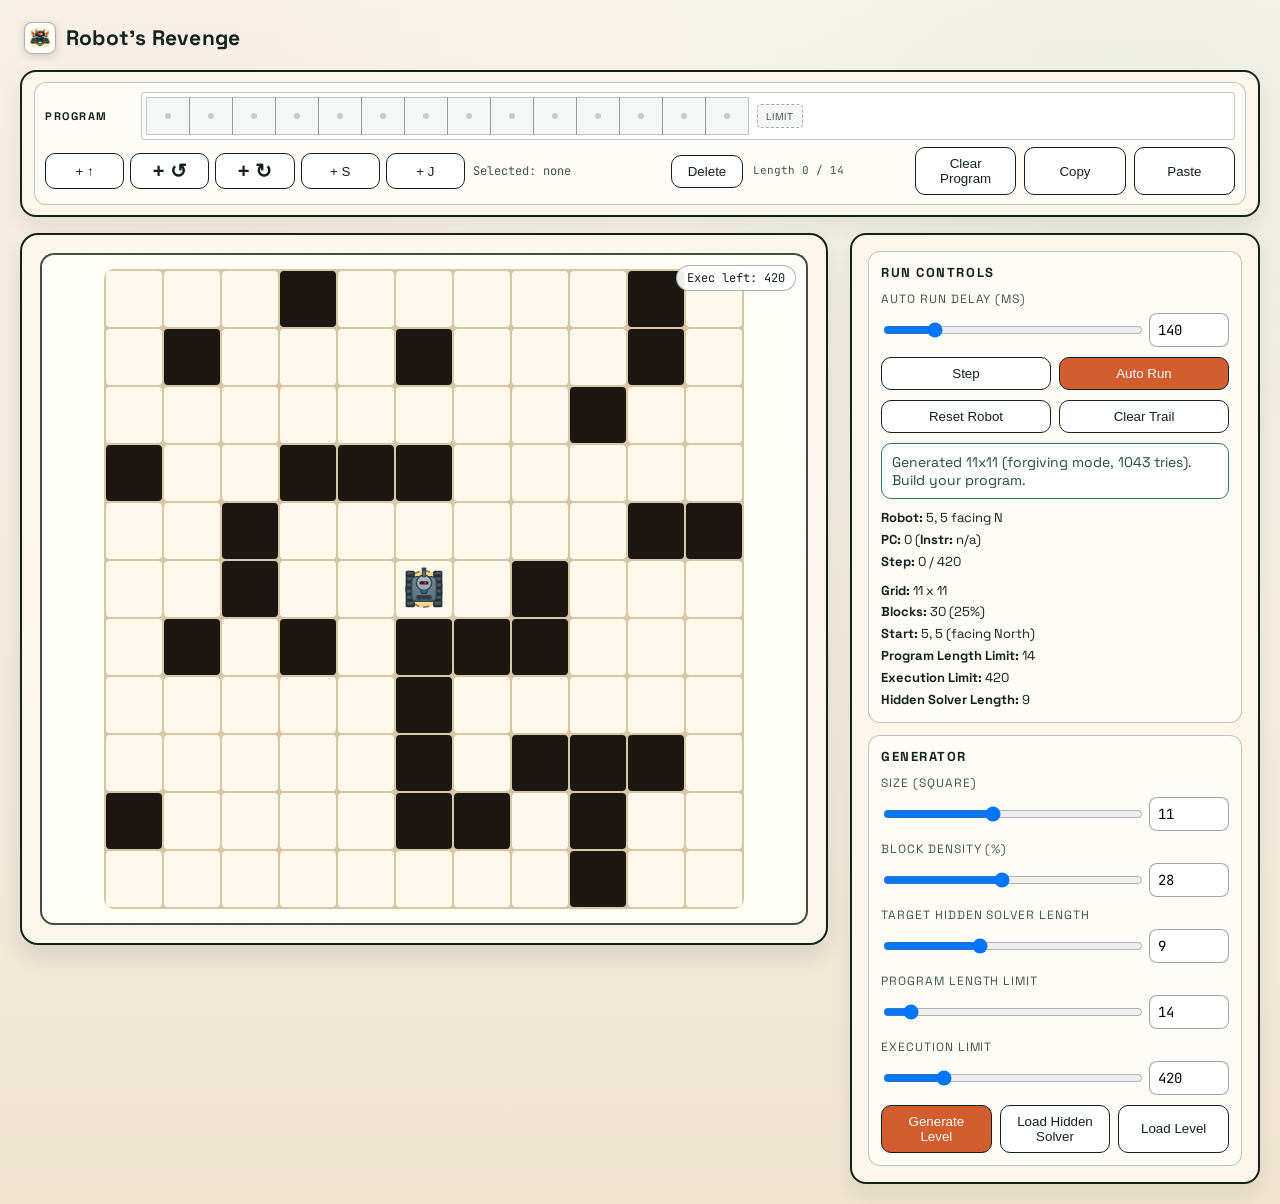
==== commit bc66e7e4: "Add favicon set and wire new icon into UI" ====
--- a/index.html
+++ b/index.html
@@ -4,10 +4,24 @@
     <meta charset="utf-8" />
     <meta name="viewport" content="width=device-width, initial-scale=1" />
     <title>Robot's Revenge</title>
+    <link rel="icon" type="image/x-icon" href="./assets/favicon.ico" />
+    <link rel="icon" type="image/png" sizes="32x32" href="./assets/favicon-32.png" />
+    <link rel="icon" type="image/png" sizes="16x16" href="./assets/favicon-16.png" />
+    <link rel="apple-touch-icon" sizes="180x180" href="./assets/favicon-180.png" />
     <link rel="stylesheet" href="./index.css" />
   </head>
   <body>
     <div class="shell">
+      <div class="brand">
+        <img
+          class="brand-icon"
+          src="./assets/icon_ui_64.png"
+          alt="Robot's Revenge icon"
+          width="32"
+          height="32"
+        />
+        <div class="brand-name">Robot's Revenge</div>
+      </div>
       <section class="panel program-panel">
         <section class="block program-block">
           <div class="program-line-top">
--- a/index.css
+++ b/index.css
@@ -41,6 +41,30 @@
   gap: 16px;
 }
 
+.brand {
+  display: flex;
+  align-items: center;
+  gap: 10px;
+  padding: 2px 4px 0;
+}
+
+.brand-icon {
+  width: 32px;
+  height: 32px;
+  display: block;
+  border-radius: 8px;
+  border: 1px solid rgba(20, 33, 29, 0.35);
+  box-shadow: 0 2px 8px rgba(20, 33, 29, 0.18);
+  background: rgba(255, 255, 255, 0.85);
+}
+
+.brand-name {
+  font-size: 21px;
+  font-weight: 700;
+  letter-spacing: 0.01em;
+  line-height: 1.1;
+}
+
 .main-row {
   display: grid;
   grid-template-columns: 1fr minmax(320px, 410px);
@@ -545,6 +569,10 @@
 }
 
 @media (max-width: 640px) {
+  .brand-name {
+    font-size: 18px;
+  }
+
   .program-line-bottom {
     grid-template-columns: 1fr;
   }
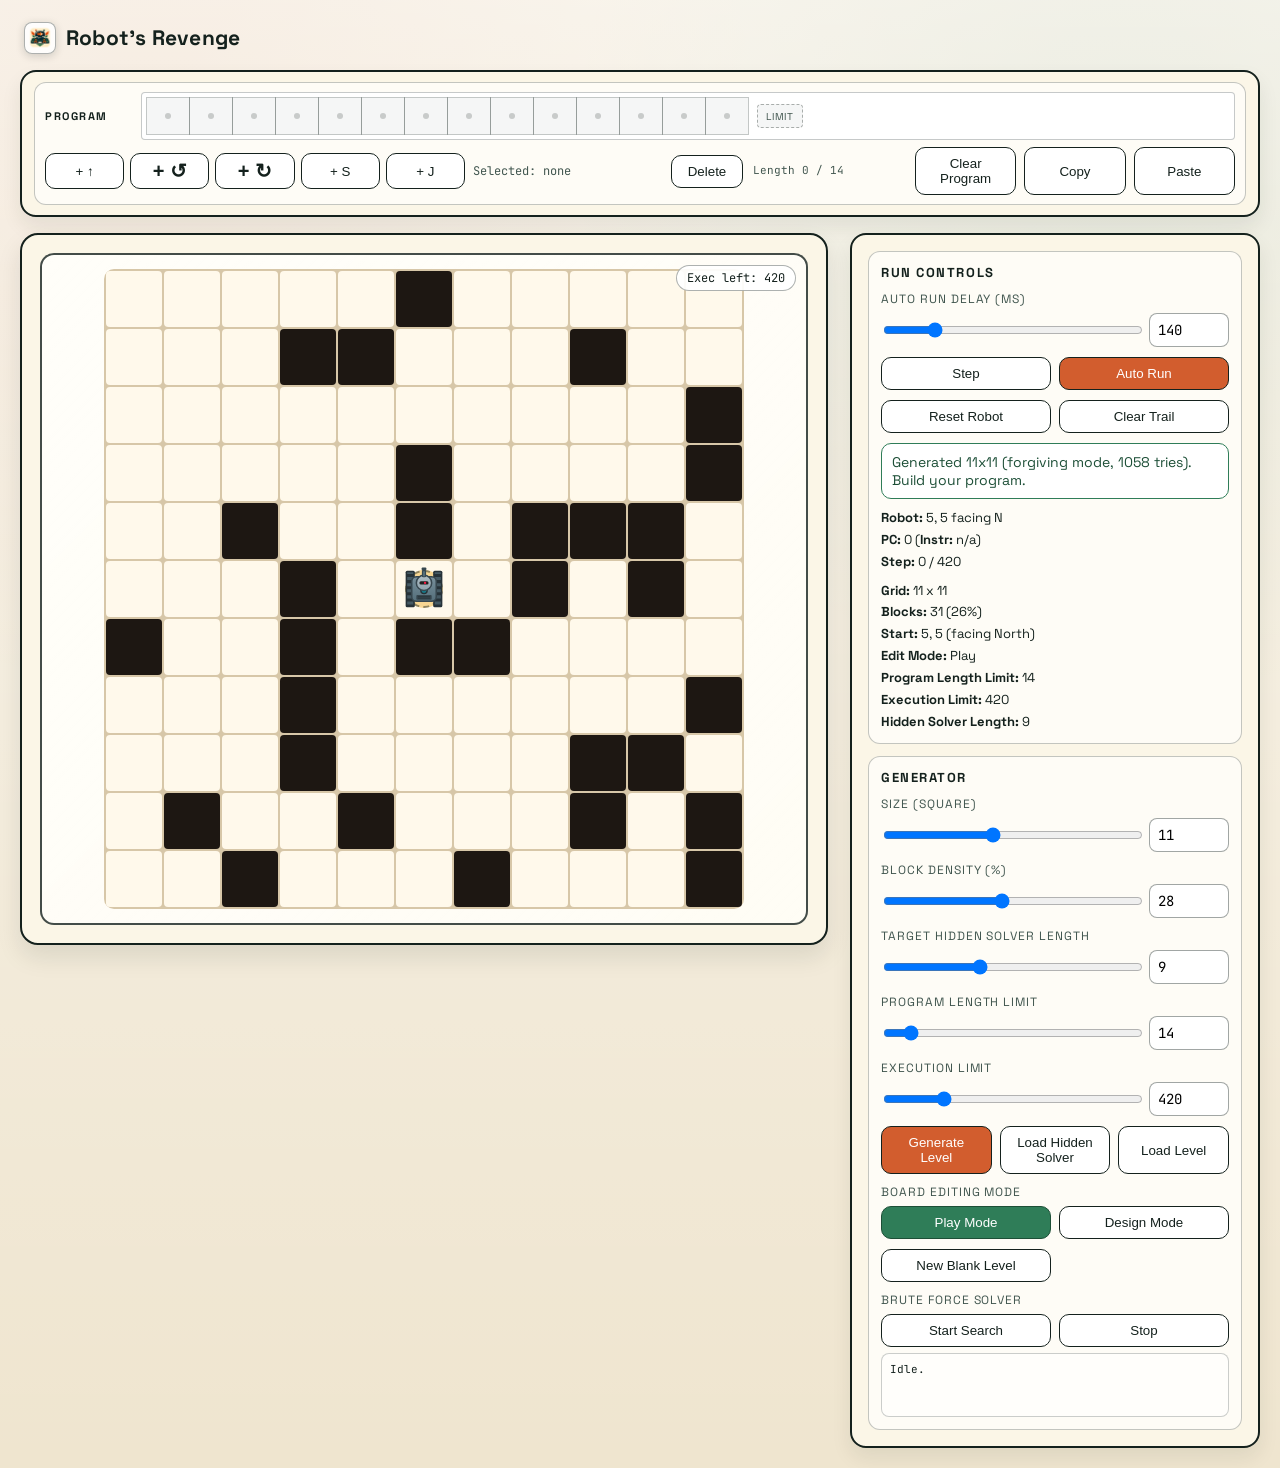
==== commit 3b23e272: "Add dev UI design mode and brute-force solver" ====
--- a/index.html
+++ b/index.html
@@ -123,6 +123,24 @@
               <button id="showSolutionBtn" class="secondary" title="Load the generated hidden solver into the program editor.">Load Hidden Solver</button>
               <button id="loadLevelBtn" class="secondary" title="Import a .level file from disk.">Load Level</button>
             </div>
+            <div class="control">
+              <label>Board Editing Mode</label>
+              <div class="button-row dual">
+                <button id="playModeBtn" class="secondary" title="Normal play mode: board clicks do not edit blocks.">Play Mode</button>
+                <button id="designModeBtn" class="secondary" title="Design mode: click board cells to toggle blocks.">Design Mode</button>
+              </div>
+            </div>
+            <div class="button-row">
+              <button id="newDesignLevelBtn" class="secondary" title="Create a blank square board using the current Size value for manual level design.">New Blank Level</button>
+            </div>
+            <div class="control">
+              <label>Brute Force Solver</label>
+              <div class="button-row dual">
+                <button id="bruteForceStartBtn" class="secondary" title="Try all programs from length 1 upward until one escapes or the search is stopped.">Start Search</button>
+                <button id="bruteForceStopBtn" class="secondary" title="Stop the brute-force search.">Stop</button>
+              </div>
+              <div id="bruteForceMeta" class="summary brute-force-meta">Idle.</div>
+            </div>
             <input id="loadLevelInput" type="file" accept=".level,text/plain" hidden />
           </section>
         </aside>
--- a/index.css
+++ b/index.css
@@ -182,6 +182,12 @@
   background: #fff;
 }
 
+button.mode-active {
+  color: #fff;
+  background: var(--lime);
+  border-color: var(--lime-dark);
+}
+
 .turn-btn {
   font-size: 20px;
   font-weight: 700;
@@ -192,6 +198,10 @@
   display: grid;
   grid-template-columns: repeat(2, minmax(0, 1fr));
   gap: 8px;
+}
+
+.button-row.dual {
+  grid-template-columns: repeat(2, minmax(0, 1fr));
 }
 
 .button-row.triple {
@@ -413,6 +423,12 @@
   font-weight: 700;
 }
 
+.brute-force-meta {
+  min-height: 64px;
+  font-size: 11px;
+  white-space: pre-line;
+}
+
 .arena {
   background: var(--panel);
   border: 2px solid var(--ink);
@@ -491,6 +507,14 @@
   position: relative;
 }
 
+.board.editable .cell {
+  cursor: pointer;
+}
+
+.board.editable .cell:hover {
+  box-shadow: inset 0 0 0 2px rgba(47, 125, 88, 0.35);
+}
+
 .cell.blocked {
   background: var(--wall);
 }
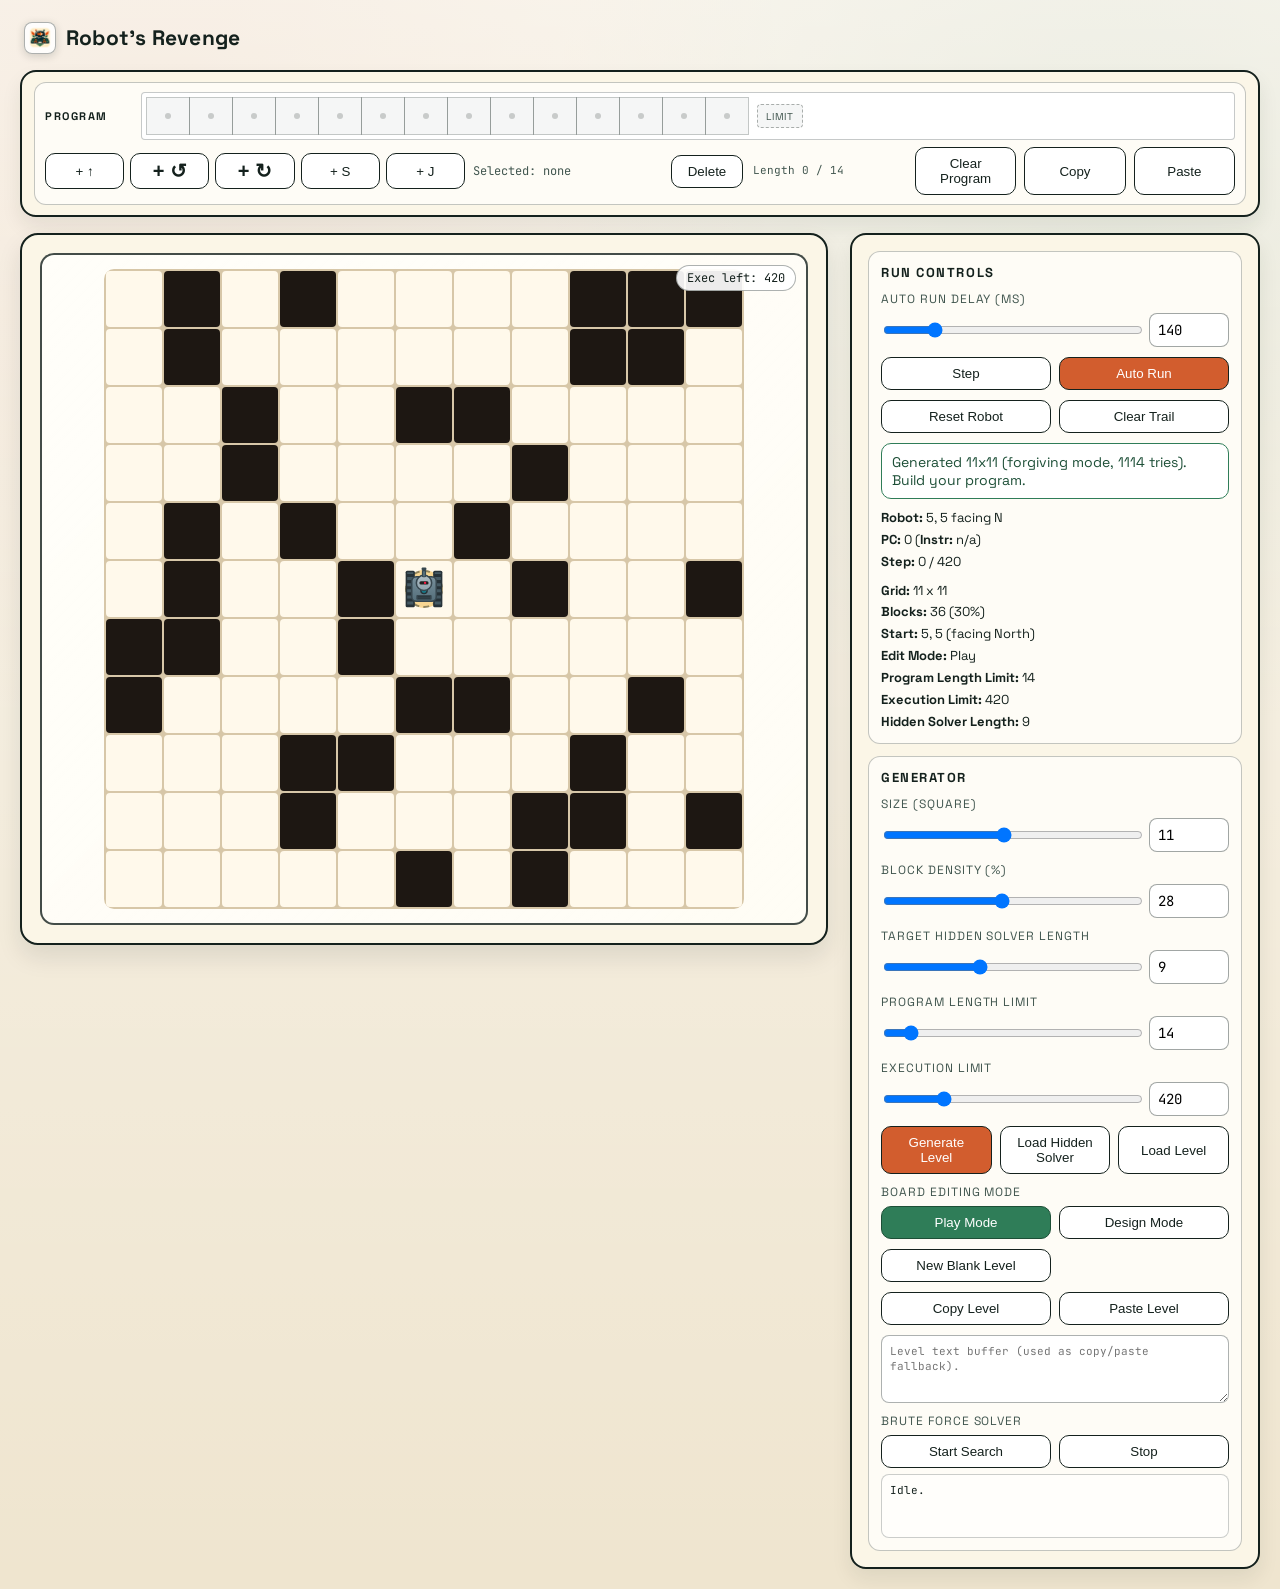
==== commit 98c29c04: "Polish design mode editing and clipboard level tools" ====
--- a/index.html
+++ b/index.html
@@ -86,8 +86,8 @@
             <div class="control">
               <label for="sizeRange">Size (Square)</label>
               <div class="pair">
-                <input type="range" id="sizeRange" min="6" max="18" value="11" />
-                <input type="number" id="sizeNumber" min="6" max="18" value="11" />
+                <input type="range" id="sizeRange" min="5" max="18" value="11" />
+                <input type="number" id="sizeNumber" min="5" max="18" value="11" />
               </div>
             </div>
             <div class="control">
@@ -133,6 +133,18 @@
             <div class="button-row">
               <button id="newDesignLevelBtn" class="secondary" title="Create a blank square board using the current Size value for manual level design.">New Blank Level</button>
             </div>
+            <div class="button-row dual">
+              <button id="copyLevelBtn" class="secondary" title="Copy the current board as .level text to the clipboard.">Copy Level</button>
+              <button id="pasteLevelBtn" class="secondary" title="Paste .level text from the clipboard into the board editor.">Paste Level</button>
+            </div>
+            <textarea
+              id="levelClipboardBuffer"
+              class="level-clipboard-buffer"
+              rows="3"
+              spellcheck="false"
+              placeholder="Level text buffer (used as copy/paste fallback)."
+              title="If clipboard permissions are blocked, copy/paste level text manually here."
+            ></textarea>
             <div class="control">
               <label>Brute Force Solver</label>
               <div class="button-row dual">
--- a/index.css
+++ b/index.css
@@ -429,6 +429,20 @@
   white-space: pre-line;
 }
 
+.level-clipboard-buffer {
+  width: 100%;
+  min-height: 68px;
+  border: 1px solid rgba(20, 33, 29, 0.35);
+  border-radius: 8px;
+  padding: 8px;
+  font-family: "JetBrains Mono", monospace;
+  font-size: 11px;
+  line-height: 1.3;
+  background: #fff;
+  color: var(--ink);
+  resize: vertical;
+}
+
 .arena {
   background: var(--panel);
   border: 2px solid var(--ink);
